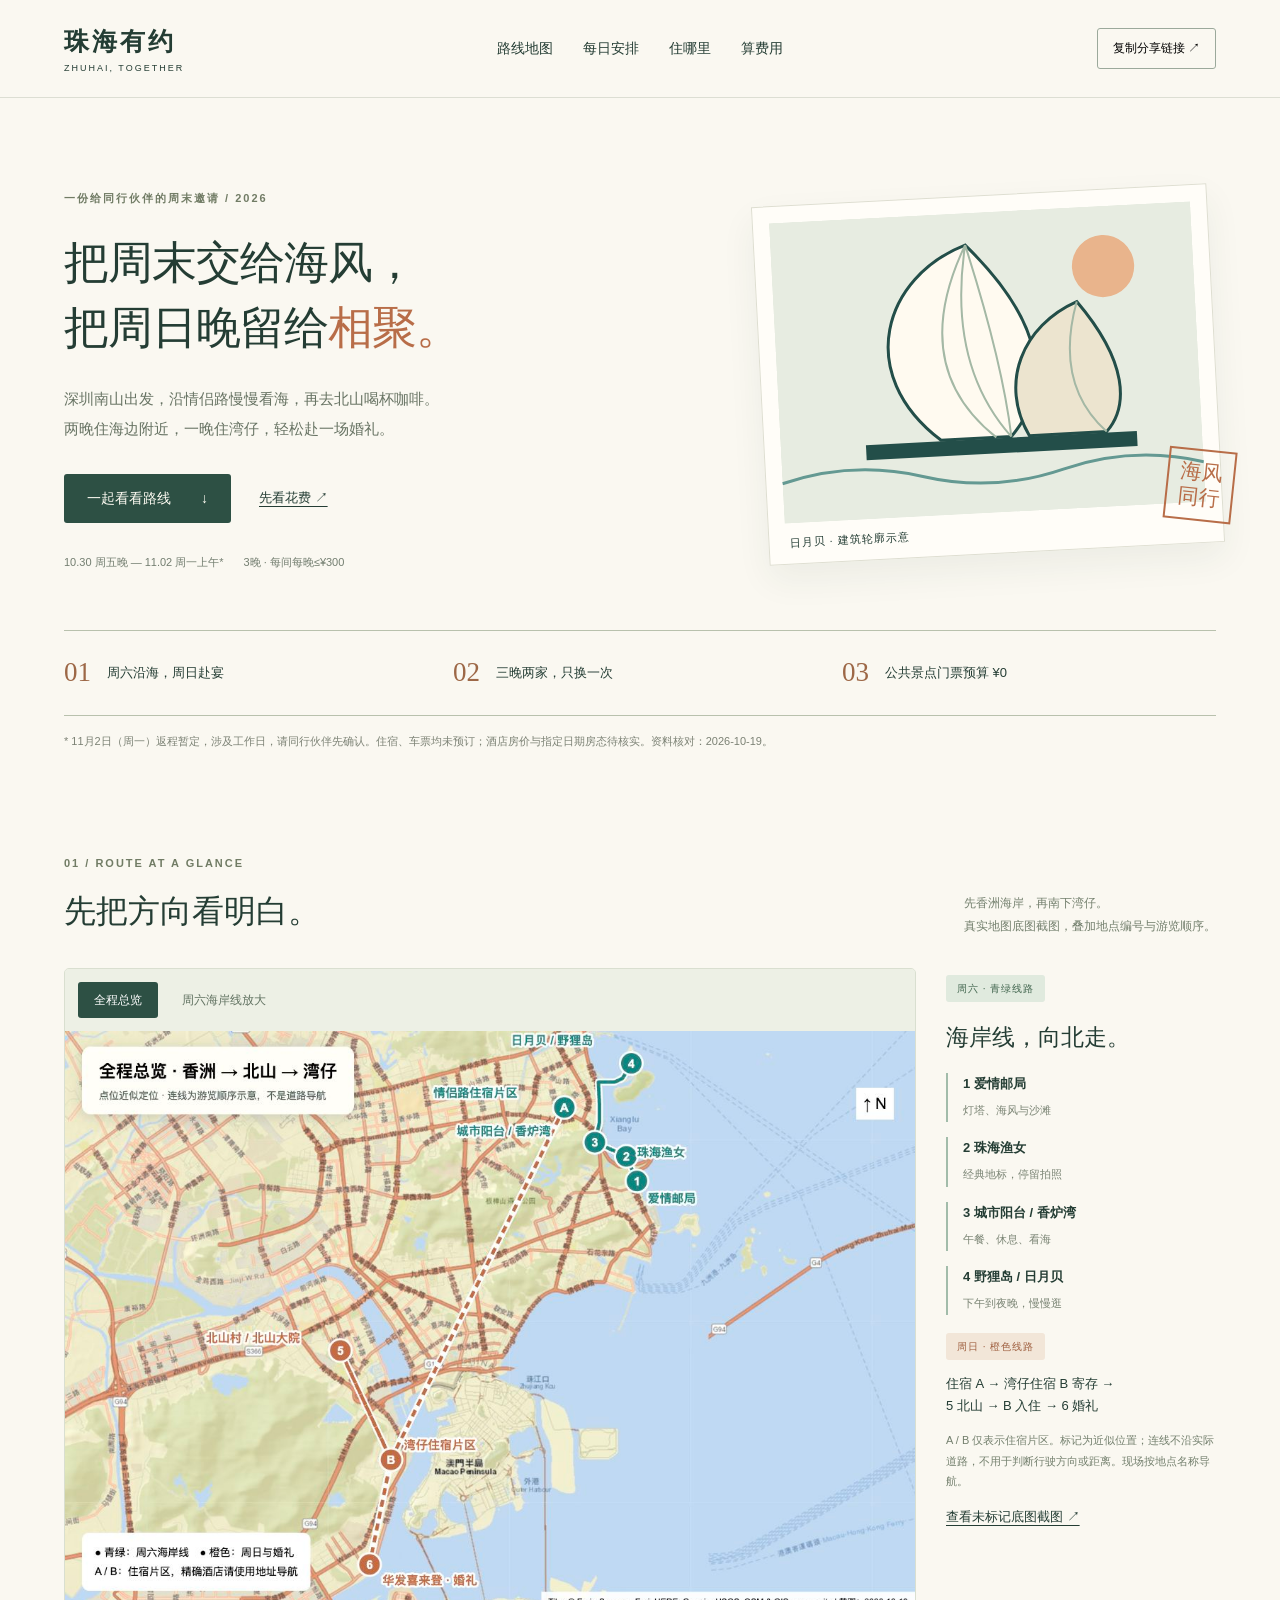
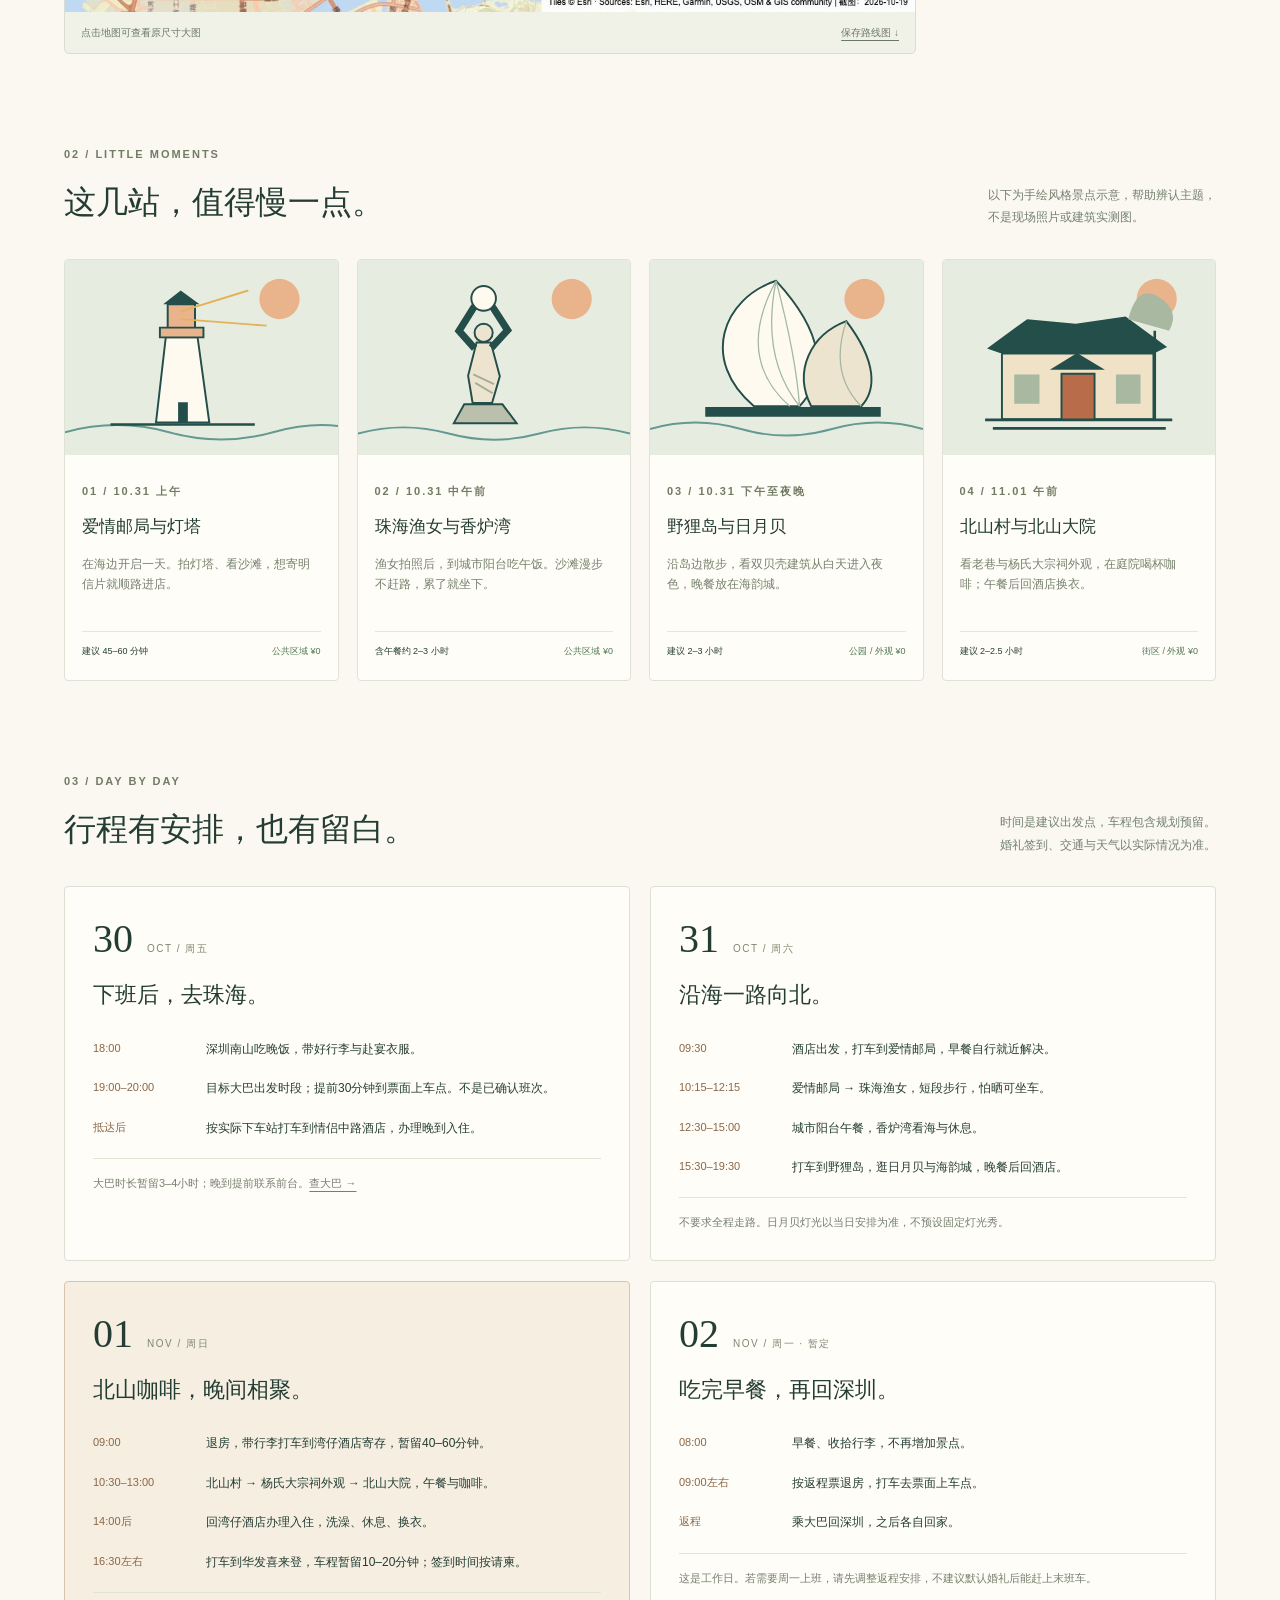
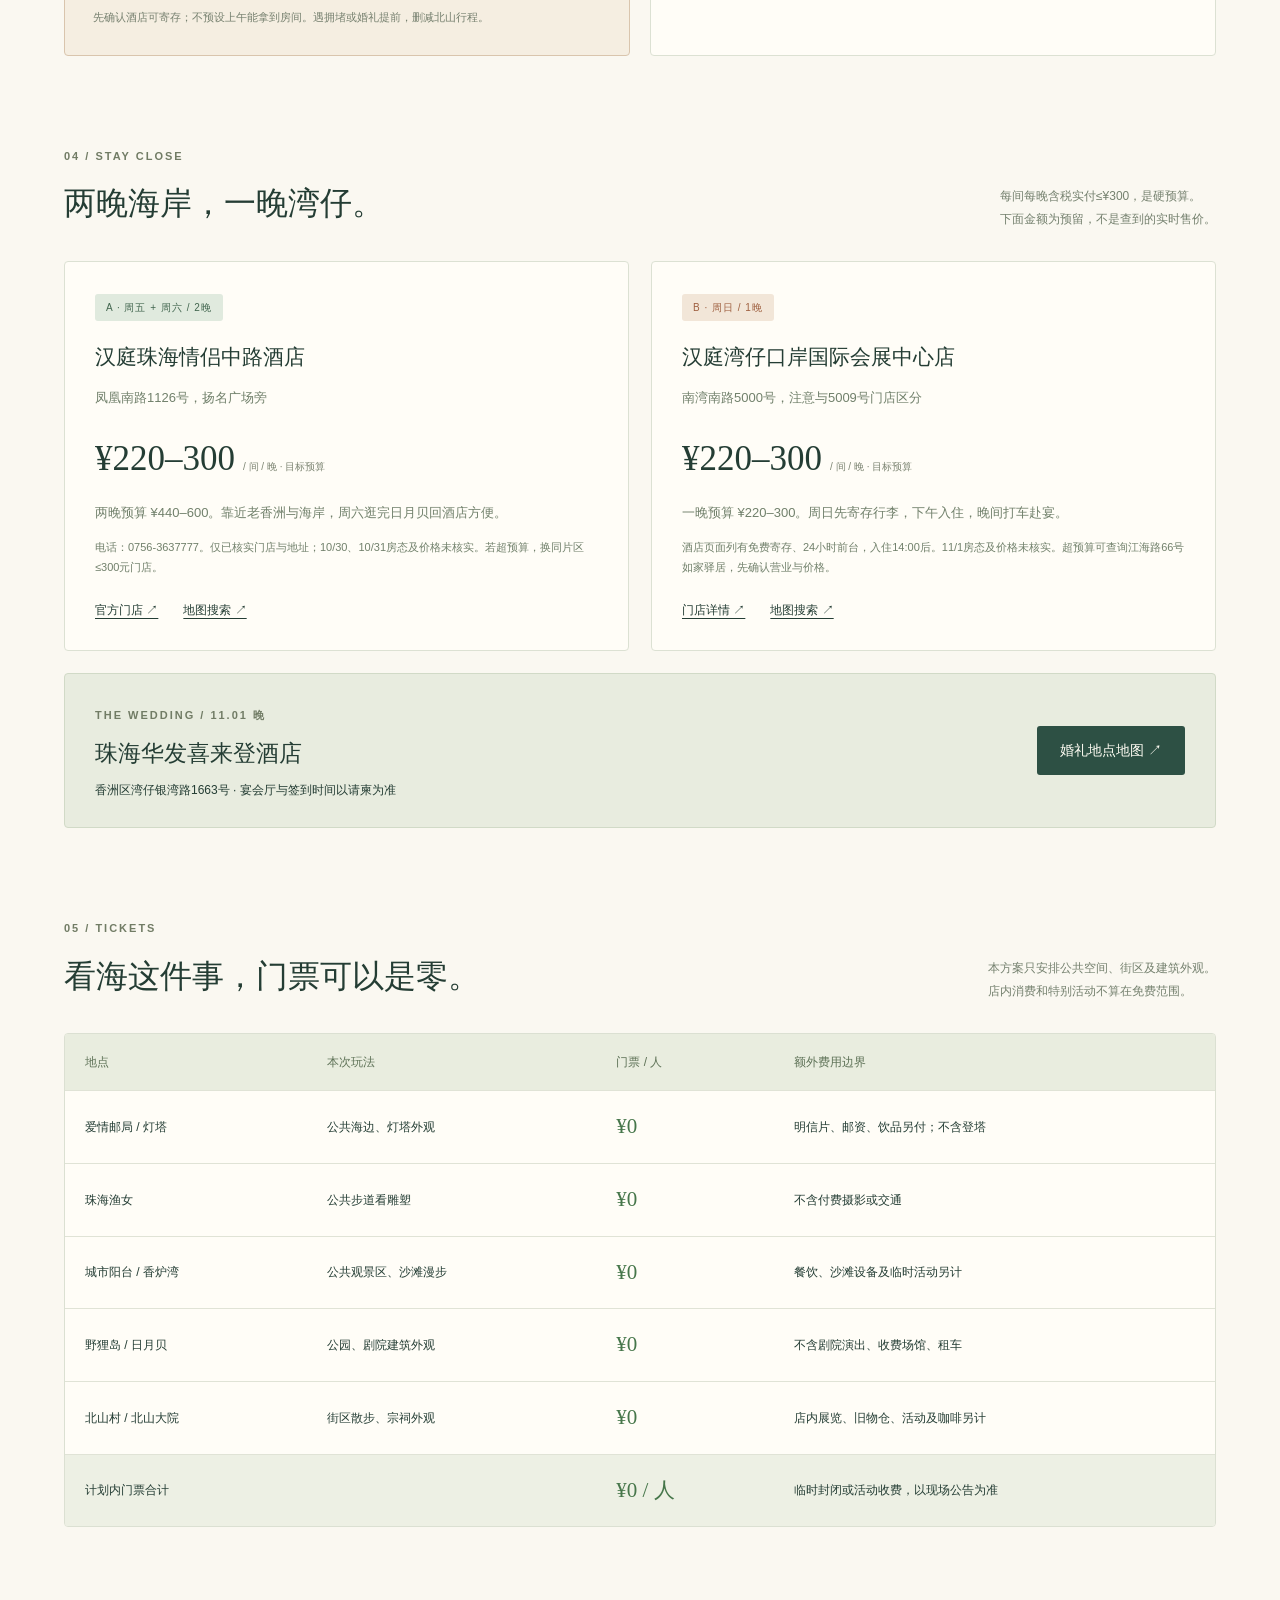
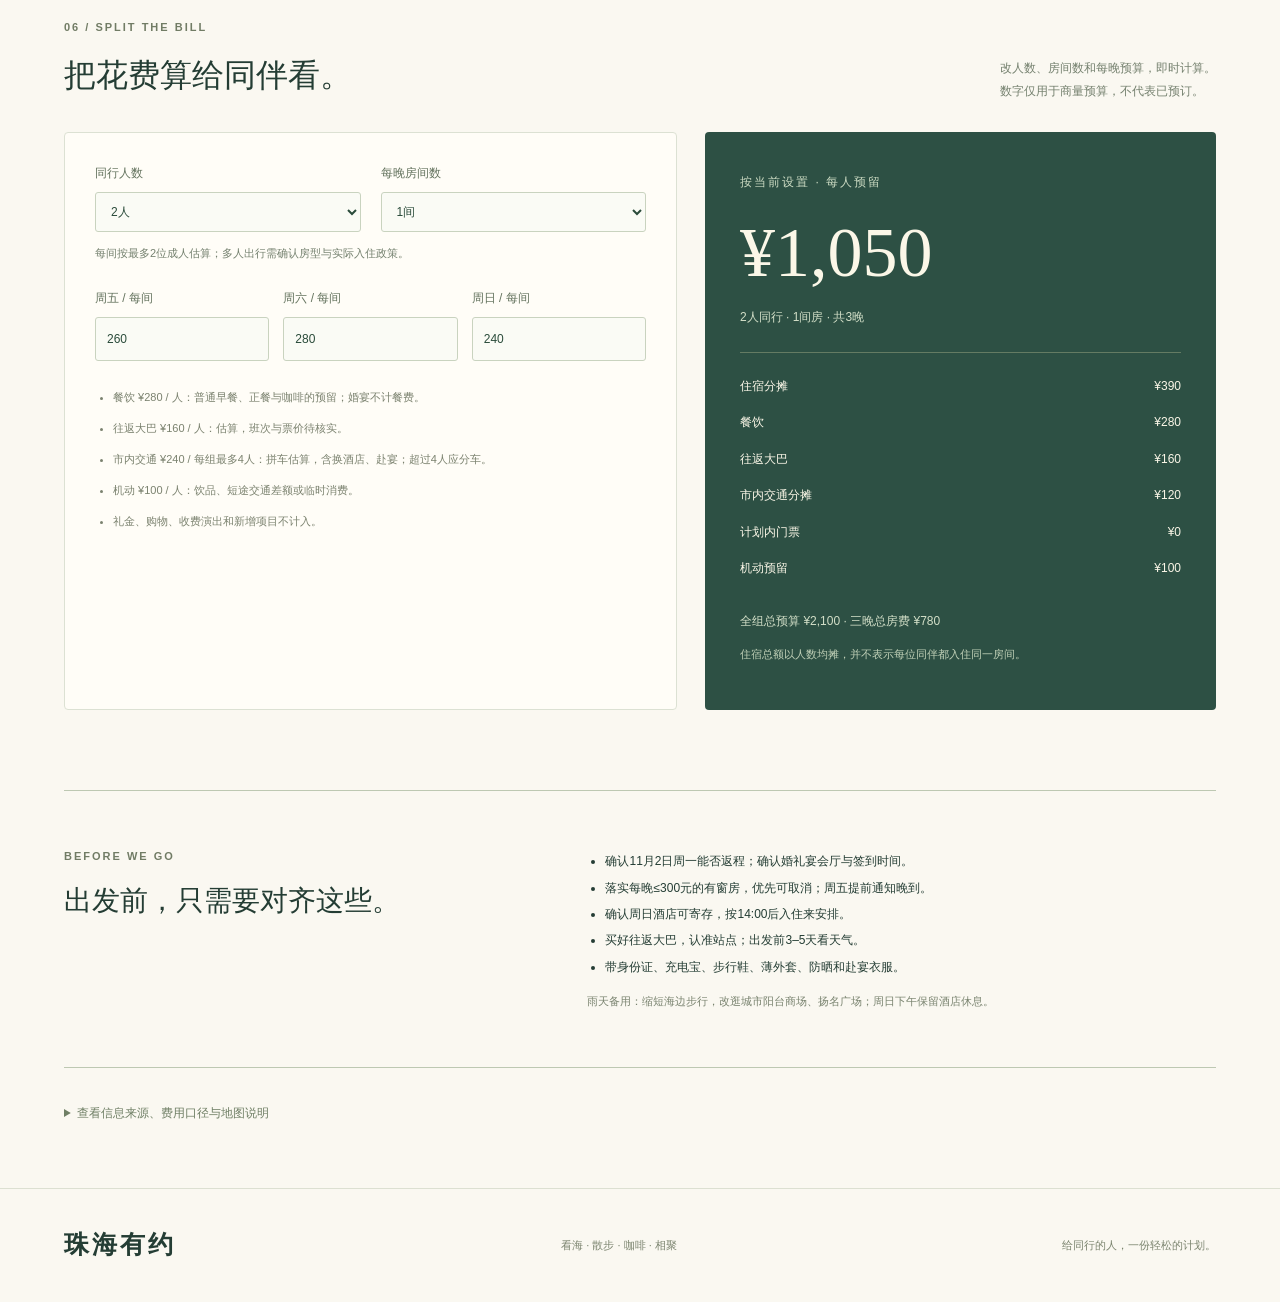
==== index.html @ 8a4caaa8 "Build shareable Zhuhai weekend travel guide" ====
<!doctype html>
<html lang="zh-CN"><head><meta charset="utf-8"><meta name="viewport" content="width=device-width,initial-scale=1"><meta name="theme-color" content="#254c43"><meta name="description" content="2026年10月30日晚至11月2日，深圳出发的珠海周末旅行计划：真实地图截图与路线标记、景点示意、每晚300元以内住宿预算及费用计算。"><title>珠海有约｜海边两日与一场婚礼</title><link rel="icon" href="assets/shell.svg" type="image/svg+xml"><link rel="stylesheet" href="style.css"><script src="app.js" defer></script></head>
<body><header><a class="brand" href="#">珠海有约<span>ZHUHAI, TOGETHER</span></a><nav aria-label="页面导航"><a href="#route">路线地图</a><a href="#days">每日安排</a><a href="#stay">住哪里</a><a href="#budget">算费用</a></nav><button class="share" id="share">复制分享链接 ↗</button></header>
<main><section class="hero"><div><p class="eyebrow">一份给同行伙伴的周末邀请 / 2026</p><h1>把周末交给海风，<br>把周日晚留给<span>相聚。</span></h1><p class="intro">深圳南山出发，沿情侣路慢慢看海，再去北山喝杯咖啡。<br class="desktop">两晚住海边附近，一晚住湾仔，轻松赴一场婚礼。</p><div class="hero-actions"><a class="button" href="#route">一起看看路线 <span>↓</span></a><a class="text-link" href="#budget">先看花费 ↗</a></div><div class="hero-meta"><span>10.30 周五晚 — 11.02 周一上午*</span><span>3晚 · 每间每晚≤¥300</span></div></div><div class="hero-art"><img src="assets/shell.svg" alt="日月贝双贝壳建筑轮廓示意"><span class="art-note">日月贝 · 建筑轮廓示意</span><span class="stamp">海风<br>同行</span></div></section>
<div class="ribbon"><div><b>01</b><span>周六沿海，周日赴宴</span></div><div><b>02</b><span>三晚两家，只换一次</span></div><div><b>03</b><span>公共景点门票预算 ¥0</span></div></div>
<p class="trip-note">* 11月2日（周一）返程暂定，涉及工作日，请同行伙伴先确认。住宿、车票均未预订；酒店房价与指定日期房态待核实。资料核对：2026-10-19。</p>
<section id="route"><div class="section-head"><div><p class="eyebrow">01 / ROUTE AT A GLANCE</p><h2>先把方向看明白。</h2></div><p>先香洲海岸，再南下湾仔。<br>真实地图底图截图，叠加地点编号与游览顺序。</p></div><div class="map-layout"><div class="map-frame"><div class="tabs" role="group" aria-label="地图视图"><button class="active" data-map="overview" aria-pressed="true">全程总览</button><button data-map="coast" aria-pressed="false">周六海岸线放大</button></div><a id="map-open" href="assets/map-overview.jpg" target="_blank" rel="noopener"><img id="route-map" src="assets/map-overview.jpg" alt="珠海真实地图截图：青绿标记周六爱情邮局、渔女、城市阳台、日月贝；橙色标记周日湾仔、北山及喜来登婚礼地点。点击查看大图" width="1200" height="820"></a><div class="map-caption"><span>点击地图可查看原尺寸大图</span><a id="map-download" href="assets/map-overview.jpg" download>保存路线图 ↓</a></div></div><aside class="map-aside"><span class="pill">周六 · 青绿线路</span><h3>海岸线，向北走。</h3><ol><li><b>1 爱情邮局</b><span>灯塔、海风与沙滩</span></li><li><b>2 珠海渔女</b><span>经典地标，停留拍照</span></li><li><b>3 城市阳台 / 香炉湾</b><span>午餐、休息、看海</span></li><li><b>4 野狸岛 / 日月贝</b><span>下午到夜晚，慢慢逛</span></li></ol><span class="pill orange">周日 · 橙色线路</span><p>住宿 A → 湾仔住宿 B 寄存 →<br>5 北山 → B 入住 → 6 婚礼</p><p class="small">A / B 仅表示住宿片区。标记为近似位置；连线不沿实际道路，不用于判断行驶方向或距离。现场按地点名称导航。</p><a class="text-link" href="map-base.html">查看未标记底图截图 ↗</a></aside></div></section>
<section id="spots"><div class="section-head"><div><p class="eyebrow">02 / LITTLE MOMENTS</p><h2>这几站，值得慢一点。</h2></div><p>以下为手绘风格景点示意，帮助辨认主题，<br>不是现场照片或建筑实测图。</p></div><div class="spot-grid">
<article class="spot"><img src="assets/lighthouse.svg" alt="爱情邮局白色灯塔轮廓示意" loading="lazy"><div><span class="eyebrow">01 / 10.31 上午</span><h3>爱情邮局与灯塔</h3><p>在海边开启一天。拍灯塔、看沙滩，想寄明信片就顺路进店。</p><div class="spot-foot"><span>建议 45–60 分钟</span><b>公共区域 ¥0</b></div></div></article>
<article class="spot"><img src="assets/fisher.svg" alt="珠海渔女举珠雕塑轮廓示意" loading="lazy"><div><span class="eyebrow">02 / 10.31 中午前</span><h3>珠海渔女与香炉湾</h3><p>渔女拍照后，到城市阳台吃午饭。沙滩漫步不赶路，累了就坐下。</p><div class="spot-foot"><span>含午餐约 2–3 小时</span><b>公共区域 ¥0</b></div></div></article>
<article class="spot"><img src="assets/shell.svg" alt="日月贝歌剧院双贝壳轮廓示意" loading="lazy"><div><span class="eyebrow">03 / 10.31 下午至夜晚</span><h3>野狸岛与日月贝</h3><p>沿岛边散步，看双贝壳建筑从白天进入夜色，晚餐放在海韵城。</p><div class="spot-foot"><span>建议 2–3 小时</span><b>公园 / 外观 ¥0</b></div></div></article>
<article class="spot"><img src="assets/village.svg" alt="北山岭南老宅与庭院轮廓示意" loading="lazy"><div><span class="eyebrow">04 / 11.01 午前</span><h3>北山村与北山大院</h3><p>看老巷与杨氏大宗祠外观，在庭院喝杯咖啡；午餐后回酒店换衣。</p><div class="spot-foot"><span>建议 2–2.5 小时</span><b>街区 / 外观 ¥0</b></div></div></article>
</div></section>
<section id="days"><div class="section-head"><div><p class="eyebrow">03 / DAY BY DAY</p><h2>行程有安排，也有留白。</h2></div><p>时间是建议出发点，车程包含规划预留。<br>婚礼签到、交通与天气以实际情况为准。</p></div><div class="day-grid">
<article class="day"><div class="day-date"><strong>30</strong><span>OCT / 周五</span></div><h3>下班后，去珠海。</h3><ul><li><time>18:00</time><div>深圳南山吃晚饭，带好行李与赴宴衣服。</div></li><li><time>19:00–20:00</time><div>目标大巴出发时段；提前30分钟到票面上车点。不是已确认班次。</div></li><li><time>抵达后</time><div>按实际下车站打车到情侣中路酒店，办理晚到入住。</div></li></ul><p class="day-tip">大巴时长暂留3–4小时；晚到提前联系前台。<a href="https://citybus.dudubashi.com/routes/shenzhen-to-zhuhai" target="_blank" rel="noopener">查大巴 →</a></p></article>
<article class="day"><div class="day-date"><strong>31</strong><span>OCT / 周六</span></div><h3>沿海一路向北。</h3><ul><li><time>09:30</time><div>酒店出发，打车到爱情邮局，早餐自行就近解决。</div></li><li><time>10:15–12:15</time><div>爱情邮局 → 珠海渔女，短段步行，怕晒可坐车。</div></li><li><time>12:30–15:00</time><div>城市阳台午餐，香炉湾看海与休息。</div></li><li><time>15:30–19:30</time><div>打车到野狸岛，逛日月贝与海韵城，晚餐后回酒店。</div></li></ul><p class="day-tip">不要求全程走路。日月贝灯光以当日安排为准，不预设固定灯光秀。</p></article>
<article class="day wedding-day"><div class="day-date"><strong>01</strong><span>NOV / 周日</span></div><h3>北山咖啡，晚间相聚。</h3><ul><li><time>09:00</time><div>退房，带行李打车到湾仔酒店寄存，暂留40–60分钟。</div></li><li><time>10:30–13:00</time><div>北山村 → 杨氏大宗祠外观 → 北山大院，午餐与咖啡。</div></li><li><time>14:00后</time><div>回湾仔酒店办理入住，洗澡、休息、换衣。</div></li><li><time>16:30左右</time><div>打车到华发喜来登，车程暂留10–20分钟；签到时间按请柬。</div></li></ul><p class="day-tip">先确认酒店可寄存；不预设上午能拿到房间。遇拥堵或婚礼提前，删减北山行程。</p></article>
<article class="day"><div class="day-date"><strong>02</strong><span>NOV / 周一 · 暂定</span></div><h3>吃完早餐，再回深圳。</h3><ul><li><time>08:00</time><div>早餐、收拾行李，不再增加景点。</div></li><li><time>09:00左右</time><div>按返程票退房，打车去票面上车点。</div></li><li><time>返程</time><div>乘大巴回深圳，之后各自回家。</div></li></ul><p class="day-tip">这是工作日。若需要周一上班，请先调整返程安排，不建议默认婚礼后能赶上末班车。</p></article>
</div></section>
<section id="stay"><div class="section-head"><div><p class="eyebrow">04 / STAY CLOSE</p><h2>两晚海岸，一晚湾仔。</h2></div><p>每间每晚含税实付≤¥300，是硬预算。<br>下面金额为预留，不是查到的实时售价。</p></div><div class="stay-grid"><article class="stay-card"><span class="pill">A · 周五 + 周六 / 2晚</span><h3>汉庭珠海情侣中路酒店</h3><p>凤凰南路1126号，扬名广场旁</p><div class="price">¥220–300<span>/ 间 / 晚 · 目标预算</span></div><p>两晚预算 ¥440–600。靠近老香洲与海岸，周六逛完日月贝回酒店方便。</p><p class="small">电话：0756-3637777。仅已核实门店与地址；10/30、10/31房态及价格未核实。若超预算，换同片区≤300元门店。</p><div class="stay-links"><a href="https://m.huazhu.com/Hotel/Detail/5190003" target="_blank" rel="noopener">官方门店 ↗</a><a href="https://www.amap.com/search?query=汉庭珠海情侣中路酒店" target="_blank" rel="noopener">地图搜索 ↗</a></div></article><article class="stay-card"><span class="pill orange">B · 周日 / 1晚</span><h3>汉庭湾仔口岸国际会展中心店</h3><p>南湾南路5000号，注意与5009号门店区分</p><div class="price">¥220–300<span>/ 间 / 晚 · 目标预算</span></div><p>一晚预算 ¥220–300。周日先寄存行李，下午入住，晚间打车赴宴。</p><p class="small">酒店页面列有免费寄存、24小时前台，入住14:00后。11/1房态及价格未核实。超预算可查询江海路66号如家驿居，先确认营业与价格。</p><div class="stay-links"><a href="https://hotels.corporatetravel.ctrip.com/hotels/131944009.html" target="_blank" rel="noopener">门店详情 ↗</a><a href="https://www.amap.com/search?query=汉庭酒店珠海湾仔口岸国际会展中心店南湾南路5000号" target="_blank" rel="noopener">地图搜索 ↗</a></div></article></div><div class="wedding-banner"><div><span class="eyebrow">THE WEDDING / 11.01 晚</span><h3>珠海华发喜来登酒店</h3><p>香洲区湾仔银湾路1663号 · 宴会厅与签到时间以请柬为准</p></div><a class="button" href="https://www.amap.com/place/B0FFFEIYX7" target="_blank" rel="noopener">婚礼地点地图 ↗</a></div></section>
<section id="tickets"><div class="section-head"><div><p class="eyebrow">05 / TICKETS</p><h2>看海这件事，门票可以是零。</h2></div><p>本方案只安排公共空间、街区及建筑外观。<br>店内消费和特别活动不算在免费范围。</p></div><div class="table-wrap"><table><thead><tr><th>地点</th><th>本次玩法</th><th>门票 / 人</th><th>额外费用边界</th></tr></thead><tbody><tr><td>爱情邮局 / 灯塔</td><td>公共海边、灯塔外观</td><td class="free">¥0</td><td>明信片、邮资、饮品另付；不含登塔</td></tr><tr><td>珠海渔女</td><td>公共步道看雕塑</td><td class="free">¥0</td><td>不含付费摄影或交通</td></tr><tr><td>城市阳台 / 香炉湾</td><td>公共观景区、沙滩漫步</td><td class="free">¥0</td><td>餐饮、沙滩设备及临时活动另计</td></tr><tr><td>野狸岛 / 日月贝</td><td>公园、剧院建筑外观</td><td class="free">¥0</td><td>不含剧院演出、收费场馆、租车</td></tr><tr><td>北山村 / 北山大院</td><td>街区散步、宗祠外观</td><td class="free">¥0</td><td>店内展览、旧物仓、活动及咖啡另计</td></tr></tbody><tfoot><tr><th colspan="2">计划内门票合计</th><td class="free">¥0 / 人</td><td>临时封闭或活动收费，以现场公告为准</td></tr></tfoot></table></div></section>
<section id="budget"><div class="section-head"><div><p class="eyebrow">06 / SPLIT THE BILL</p><h2>把花费算给同伴看。</h2></div><p>改人数、房间数和每晚预算，即时计算。<br>数字仅用于商量预算，不代表已预订。</p></div><div class="budget-layout"><div class="budget-controls"><div class="control-row"><label>同行人数<select id="people"><option value="1">1人</option><option value="2" selected>2人</option><option value="3">3人</option><option value="4">4人</option></select></label><label>每晚房间数<select id="rooms"><option value="1" selected>1间</option><option value="2">2间</option><option value="3">3间</option><option value="4">4间</option></select></label></div><p class="small">每间按最多2位成人估算；多人出行需确认房型与实际入住政策。</p><div class="night-inputs"><label>周五 / 每间<input id="fri" type="number" min="0" max="300" value="260" step="10"></label><label>周六 / 每间<input id="sat" type="number" min="0" max="300" value="280" step="10"></label><label>周日 / 每间<input id="sun" type="number" min="0" max="300" value="240" step="10"></label></div><p id="budget-warning" role="status" class="warning" hidden></p><ul class="assumptions"><li>餐饮 ¥280 / 人：普通早餐、正餐与咖啡的预留；婚宴不计餐费。</li><li>往返大巴 ¥160 / 人：估算，班次与票价待核实。</li><li>市内交通 ¥240 / 每组最多4人：拼车估算，含换酒店、赴宴；超过4人应分车。</li><li>机动 ¥100 / 人：饮品、短途交通差额或临时消费。</li><li>礼金、购物、收费演出和新增项目不计入。</li></ul></div><div class="budget-result" aria-live="polite"><span>按当前设置 · 每人预留</span><div class="total" id="per-person">¥1,050</div><p id="summary">2人同行 · 1间房 · 共3晚</p><dl><div><dt>住宿分摊</dt><dd id="room-share">¥390</dd></div><div><dt>餐饮</dt><dd>¥280</dd></div><div><dt>往返大巴</dt><dd>¥160</dd></div><div><dt>市内交通分摊</dt><dd id="taxi-share">¥120</dd></div><div><dt>计划内门票</dt><dd>¥0</dd></div><div><dt>机动预留</dt><dd>¥100</dd></div></dl><p id="group-total">全组总预算 ¥2,100 · 三晚总房费 ¥780</p><p class="small">住宿总额以人数均摊，并不表示每位同伴都入住同一房间。</p></div></div></section>
<section class="prep"><div><p class="eyebrow">BEFORE WE GO</p><h2>出发前，只需要对齐这些。</h2></div><div><ul><li>确认11月2日周一能否返程；确认婚礼宴会厅与签到时间。</li><li>落实每晚≤300元的有窗房，优先可取消；周五提前通知晚到。</li><li>确认周日酒店可寄存，按14:00后入住来安排。</li><li>买好往返大巴，认准站点；出发前3–5天看天气。</li><li>带身份证、充电宝、步行鞋、薄外套、防晒和赴宴衣服。</li></ul><p>雨天备用：缩短海边步行，改逛城市阳台商场、扬名广场；周日下午保留酒店休息。</p></div></section>
<details class="sources"><summary>查看信息来源、费用口径与地图说明</summary><div><p>核对日期：2026-10-19。酒店是推荐候选，预算不是实时询价；车次、票价、天气、景点当日开放仍需出发前确认。</p><ul><li><a href="https://m.huazhu.com/Hotel/Detail/5190003" target="_blank" rel="noopener">华住：情侣中路汉庭门店与地址</a></li><li><a href="https://hotels.corporatetravel.ctrip.com/hotels/131944009.html" target="_blank" rel="noopener">携程：湾仔口岸汉庭地址、寄存与入住政策</a></li><li><a href="https://www.marriott.com.cn/hotels/zuhzs-sheraton-zhuhai-hotel/overview/" target="_blank" rel="noopener">万豪：珠海华发喜来登官方位置</a></li><li><a href="https://zh.bendibao.com/tour/202447/94227.shtm" target="_blank" rel="noopener">珠海本地宝：北山大院免费游玩信息</a>；店内空间或活动可能另收费</li><li><a href="https://chinatripprimer.com/zhuhai/attractions/zh-lovers-road" target="_blank" rel="noopener">情侣路公共空间免费游览参考</a>；非景区当日公告</li><li><a href="https://www.mywaychina.com/destinations/zhuhai/attractions/sun-moon-shell-theatre" target="_blank" rel="noopener">日月贝外观与演出票区别参考</a>；未采用该页面演出价格与时间</li><li><a href="https://citybus.dudubashi.com/routes/shenzhen-to-zhuhai" target="_blank" rel="noopener">大巴查询入口</a>：公开站点集合不能证明指定日期有班次</li></ul><p>地图：Tiles © Esri · Sources: Esri, HERE, Garmin, USGS, Intermap, INCREMENT P, NRCan, Esri Japan, METI, Esri China (Hong Kong), Esri Korea, Esri (Thailand), NGCC, (c) OpenStreetMap contributors, and the GIS User Community。<a href="https://services.arcgisonline.com/ArcGIS/rest/services/World_Street_Map/MapServer" target="_blank" rel="noopener">底图服务与完整来源</a>。以Esri World Street Map真实地图瓦片制作底图并截取网页，再叠加近似点位、编号与游览顺序。点位来源包含公开地图数据；高德点位转换后近似标注。住宿用片区标记，未声称酒店门口精确定位。公共景点线路不等于驾车或步行路线；跨河、桥梁和道路通行以实时导航为准。</p><p>景点示意为原创SVG轮廓插画，不是实景照片。公开页面仅保留“深圳南山”出发，不含个人住址或婚礼参与人信息。</p></div></details>
</main><footer><a class="brand" href="#">珠海有约</a><p>看海 · 散步 · 咖啡 · 相聚</p><span>给同行的人，一份轻松的计划。</span></footer><div id="toast" role="status" hidden></div></body></html>
---- style.css ----
*{box-sizing:border-box}html{scroll-behavior:smooth;scroll-padding-top:105px}body{margin:0;background:#faf8f1;color:#243d34;font-family:-apple-system,BlinkMacSystemFont,"PingFang SC","Microsoft YaHei",sans-serif;line-height:1.7}a{color:inherit;text-underline-offset:4px}button,input,select{font:inherit}button,a,input,select{-webkit-tap-highlight-color:transparent}a:focus-visible,button:focus-visible,input:focus-visible,select:focus-visible,summary:focus-visible{outline:3px solid #b86d48;outline-offset:4px}header{height:98px;border-bottom:1px solid #dcded3;display:flex;align-items:center;justify-content:space-between;gap:22px;padding:0 max(5vw,24px);background:#faf8f1f5;position:sticky;top:0;z-index:10;backdrop-filter:blur(15px)}.brand{font-family:Georgia,"Songti SC",serif;font-size:25px;font-weight:700;text-decoration:none;letter-spacing:3px}.brand span{display:block;font-family:Arial,sans-serif;font-size:9px;letter-spacing:2px;font-weight:400;margin-top:-2px}nav{display:flex;gap:30px}nav a{font-size:14px;text-decoration:none}.share{border:1px solid #9ba99b;background:transparent;border-radius:3px;padding:9px 15px;font-size:12px;cursor:pointer}main{max-width:1320px;margin:auto;padding:0 5vw}.hero{display:grid;grid-template-columns:1.4fr 1fr;align-items:center;gap:5%;padding:80px 0 58px}.eyebrow{font-size:11px;letter-spacing:2px;font-weight:600;color:#717c65}.hero h1{font-family:Georgia,"Songti SC",serif;font-size:clamp(35px,3.5vw,57px);font-weight:500;letter-spacing:-1px;line-height:1.45;margin:23px 0}.hero h1 span{color:#b86d48}.intro{font-size:15px;color:#677363;line-height:2}.hero-actions{display:flex;align-items:center;gap:28px;margin:30px 0}.button{display:inline-flex;gap:30px;align-items:center;background:#2d5044;color:#fffdf4;padding:13px 23px;border-radius:3px;text-decoration:none;font-size:14px}.text-link{font-size:13px}.hero-meta{display:flex;flex-wrap:wrap;gap:8px 20px;font-size:11px;color:#737e70}.hero-art{position:relative;transform:rotate(-3deg);padding:16px 16px 40px;background:#fffdf8;box-shadow:0 15px 35px #243d3410;border:1px solid #deded1}.hero-art img{display:block;width:100%;min-width:0}.art-note{font-size:11px;position:absolute;bottom:12px;left:20px;letter-spacing:1px}.stamp{position:absolute;right:-13px;bottom:21px;border:2px solid #b86d48;padding:9px 11px;color:#b86d48;font-family:"Songti SC",serif;font-size:21px;line-height:1.2;transform:rotate(9deg)}.ribbon{border-top:1px solid #b8c1ad;border-bottom:1px solid #b8c1ad;display:grid;grid-template-columns:repeat(3,1fr);padding:19px 0;gap:15px}.ribbon div{display:flex;align-items:center;gap:16px}.ribbon b{font-family:Georgia,serif;font-size:27px;font-weight:400;color:#9d6847}.ribbon span{font-size:13px}.trip-note{font-size:11px;color:#7c8275;line-height:1.9;margin-top:15px}section[id]{padding-top:80px}.section-head{display:flex;align-items:end;justify-content:space-between;gap:30px;margin-bottom:30px}.section-head h2,.prep h2{font-family:Georgia,"Songti SC",serif;font-size:32px;font-weight:500;margin:7px 0 0}.section-head>p{font-size:12px;color:#74806e;line-height:1.9;margin:0}.map-layout{display:grid;grid-template-columns:minmax(0,1fr) 270px;gap:30px}.map-frame{border:1px solid #d9dfd0;border-radius:5px;overflow:hidden;background:#f0f2e8;align-self:start}.tabs{display:flex;padding:13px;gap:8px;background:#edf0e5}.tabs button{border:0;padding:8px 16px;font-size:12px;border-radius:3px;background:transparent;cursor:pointer;color:#607160}.tabs .active{background:#2d5044;color:white}.map-frame img{width:100%;height:auto;display:block}.map-caption{display:flex;justify-content:space-between;padding:12px 16px;font-size:10px;color:#6b7869}.map-aside{padding:5px 0}.map-aside h3{font-family:"Songti SC",serif;font-size:23px;font-weight:500;margin:16px 0}.map-aside ol{list-style:none;padding:0}.map-aside li{margin:0 0 15px;padding:0 0 0 15px;border-left:2px solid #a2bcaa}.map-aside li b{font-size:13px;display:block}.map-aside li span{font-size:11px;color:#7a8474}.map-aside p{font-size:13px}.pill{display:inline-block;background:#e0eade;color:#42664f;font-size:10px;padding:5px 11px;border-radius:3px;letter-spacing:1px}.pill.orange{background:#f2e6d8;color:#9f6040}.small{font-size:11px!important;color:#74806e;line-height:1.85}.spot-grid{display:grid;grid-template-columns:repeat(4,1fr);gap:18px}.spot{background:#fffdf7;border:1px solid #e0e2d6;border-radius:4px;overflow:hidden}.spot>img{display:block;width:100%;aspect-ratio:1.4;object-fit:cover}.spot>div{padding:21px 17px}.spot h3{font-size:17px;font-weight:500;margin:10px 0}.spot p{font-size:12px;color:#76816e;min-height:65px}.spot-foot{display:flex;justify-content:space-between;gap:5px;font-size:9px;padding-top:12px;border-top:1px solid #e4e6db}.spot-foot b{font-weight:500;color:#4e7753}.day-grid{display:grid;grid-template-columns:repeat(2,1fr);gap:20px}.day{border:1px solid #dce1d3;background:#fffdf7;padding:28px;border-radius:4px}.day-date{display:flex;align-items:baseline;gap:14px}.day-date strong{font-size:40px;font-family:Georgia,serif;font-weight:400;line-height:1.2}.day-date span{font-size:10px;letter-spacing:1.5px;color:#7e876f}.day h3{font-size:22px;font-family:"Songti SC",serif;font-weight:500;margin:13px 0 25px}.day ul{list-style:none;padding:0;margin:0}.day li{display:grid;grid-template-columns:100px 1fr;gap:13px;margin-bottom:19px;font-size:12px}.day time{font-size:11px;color:#8a6748}.day-tip{border-top:1px solid #e2e4d6;margin:20px 0 0;padding-top:15px;font-size:11px;color:#76806f}.wedding-day{background:#f5eee1;border-color:#d9c5ad}.stay-grid{display:grid;grid-template-columns:1fr 1fr;gap:22px}.stay-card{padding:30px;background:#fffdf7;border:1px solid #dce1d3;border-radius:4px}.stay-card h3{font-size:21px;font-weight:500;margin:18px 0 3px}.stay-card>p{font-size:13px;color:#71806b}.price{font-family:Georgia,serif;font-size:35px;margin:20px 0 10px}.price span{font-family:Arial,"PingFang SC",sans-serif;font-size:10px;color:#7c8472;margin-left:8px}.stay-links{display:flex;gap:25px;font-size:12px;margin-top:22px}.wedding-banner{margin-top:22px;background:#e8ecdf;border:1px solid #d1dac7;padding:26px 30px;display:flex;align-items:center;justify-content:space-between;gap:25px;border-radius:4px}.wedding-banner h3{font-size:23px;font-family:"Songti SC",serif;font-weight:500;margin:7px 0}.wedding-banner p{font-size:12px;margin:0}.table-wrap{overflow:auto;border:1px solid #dbe0d2;border-radius:4px}table{width:100%;border-collapse:collapse;text-align:left;font-size:12px;min-width:690px}th,td{padding:18px 20px;border-bottom:1px solid #e0e3d6}thead{background:#e9eddf;color:#5e7257}th{font-weight:500}tbody{background:#fffdf7}tfoot{background:#edf0e4}tfoot th,tfoot td{border:0}.free{font-family:Georgia,serif;font-size:21px;color:#46764a;white-space:nowrap}.budget-layout{display:grid;grid-template-columns:1.2fr 1fr;gap:28px}.budget-controls{padding:30px;background:#fffdf7;border:1px solid #dce1d3;border-radius:4px}.control-row{display:grid;grid-template-columns:1fr 1fr;gap:20px}label{display:block;font-size:12px;color:#64735e}select,input{display:block;width:100%;padding:11px;border:1px solid #c9d3bf;border-radius:3px;background:#fafbf5;margin-top:8px;color:#2a4b3a;min-width:0}.night-inputs{display:grid;grid-template-columns:repeat(3,1fr);gap:14px;margin-top:25px}.assumptions{padding-left:18px;font-size:11px;color:#7b826f;line-height:2;margin-top:25px}.assumptions li{margin-bottom:9px}.budget-result{padding:35px;background:#2d5044;border-radius:4px;color:#fbf7e8}.budget-result>span{font-size:12px;letter-spacing:2px;color:#ccdbc3}.total{font-family:Georgia,serif;font-size:70px;line-height:1.2;margin-top:16px}.budget-result>p{font-size:12px;color:#d3dfc8}.budget-result dl{margin:25px 0;padding-top:15px;border-top:1px solid #647b63}.budget-result dl>div{display:flex;justify-content:space-between;padding:8px 0;font-size:12px}.budget-result dd{margin:0}.budget-result .small{color:#c0d0b7}.warning{padding:10px;background:#f6e4d4;color:#9d5131;font-size:12px;border-radius:4px}.prep{padding:45px 0;margin-top:80px;border-top:1px solid #bdc8b2;border-bottom:1px solid #bdc8b2;display:grid;grid-template-columns:1fr 1.3fr;gap:40px}.prep h2{font-size:28px}.prep ul{font-size:12px;padding-left:18px;line-height:2.2}.prep>div>p:last-child{font-size:11px;color:#79836f}.sources{font-size:12px;margin:35px 0 65px}.sources summary{cursor:pointer;color:#6f7f65}.sources>div{padding:22px;background:#f0f2e7;margin-top:15px;line-height:2;color:#69765f}.sources ul{padding-left:20px}.sources li{margin-bottom:6px}footer{padding:35px 5vw;border-top:1px solid #dce0d2;display:flex;align-items:center;justify-content:space-between;gap:20px}footer p,footer>span{font-size:11px;color:#7b846f}#toast{position:fixed;bottom:30px;left:50%;transform:translateX(-50%);background:#2d5044;color:white;padding:15px 25px;border-radius:4px;z-index:20;font-size:13px;max-width:90vw}@media(min-width:1500px){main{padding:0 35px}}@media(max-width:1000px){nav{gap:18px}.map-layout{grid-template-columns:1fr}.map-aside{display:none}.spot-grid{grid-template-columns:repeat(2,1fr)}.spot p{min-height:0}.hero{padding-top:50px}.hero h1{font-size:36px}.budget-layout{grid-template-columns:1fr 1fr}}@media(max-width:700px){html{scroll-padding-top:85px}header{height:76px;padding:0 20px}.brand{font-size:21px}.brand span{font-size:8px}.share{font-size:10px;padding:7px 9px}nav{display:none}main{padding:0 20px}.hero{grid-template-columns:1fr;gap:35px;padding:40px 0}.hero h1{font-size:36px}.hero .eyebrow{font-size:9px}.intro{font-size:13px}.hero-art{max-width:380px;width:85%;margin:auto}.hero-meta{font-size:10px}.ribbon{grid-template-columns:1fr;padding:14px 0;gap:5px}.ribbon div{gap:15px}.ribbon b{font-size:22px}.ribbon span{font-size:12px}.trip-note{font-size:10px}section[id]{padding-top:55px}.section-head{display:block;margin-bottom:22px}.section-head h2{font-size:27px}.section-head>p{font-size:11px;margin-top:13px}.map-caption{font-size:9px;padding:10px}.tabs button{padding:7px 12px;font-size:11px}.spot-grid{gap:12px}.spot>div{padding:15px 12px}.spot .eyebrow{font-size:8px;letter-spacing:1px}.spot h3{font-size:15px}.spot p{font-size:11px}.spot-foot{display:block;font-size:9px}.spot-foot b{display:block;margin-top:5px}.day-grid,.stay-grid,.budget-layout{grid-template-columns:1fr}.day{padding:23px}.day li{grid-template-columns:88px 1fr;font-size:12px}.stay-card{padding:23px}.stay-card h3{font-size:19px}.price{font-size:32px}.wedding-banner{padding:22px;display:block}.wedding-banner .button{margin-top:20px}.budget-controls,.budget-result{padding:25px}.total{font-size:62px}.night-inputs{gap:8px}label{font-size:11px}.prep{grid-template-columns:1fr;gap:15px;margin-top:55px;padding:30px 0}.prep h2{font-size:25px}.prep ul{padding-left:15px}footer{padding:25px 20px;flex-wrap:wrap}footer>span{display:none}.desktop{display:none}.sources{margin-bottom:40px}.button{font-size:13px}}@media(prefers-reduced-motion:reduce){html{scroll-behavior:auto}}@media print{header{position:static}nav,.share,.hero-actions,.tabs{display:none}section[id]{padding-top:25px}.hero{padding-top:25px}.day,.spot,.stay-card{break-inside:avoid}.budget-layout{grid-template-columns:1fr 1fr}.sources{display:none}}
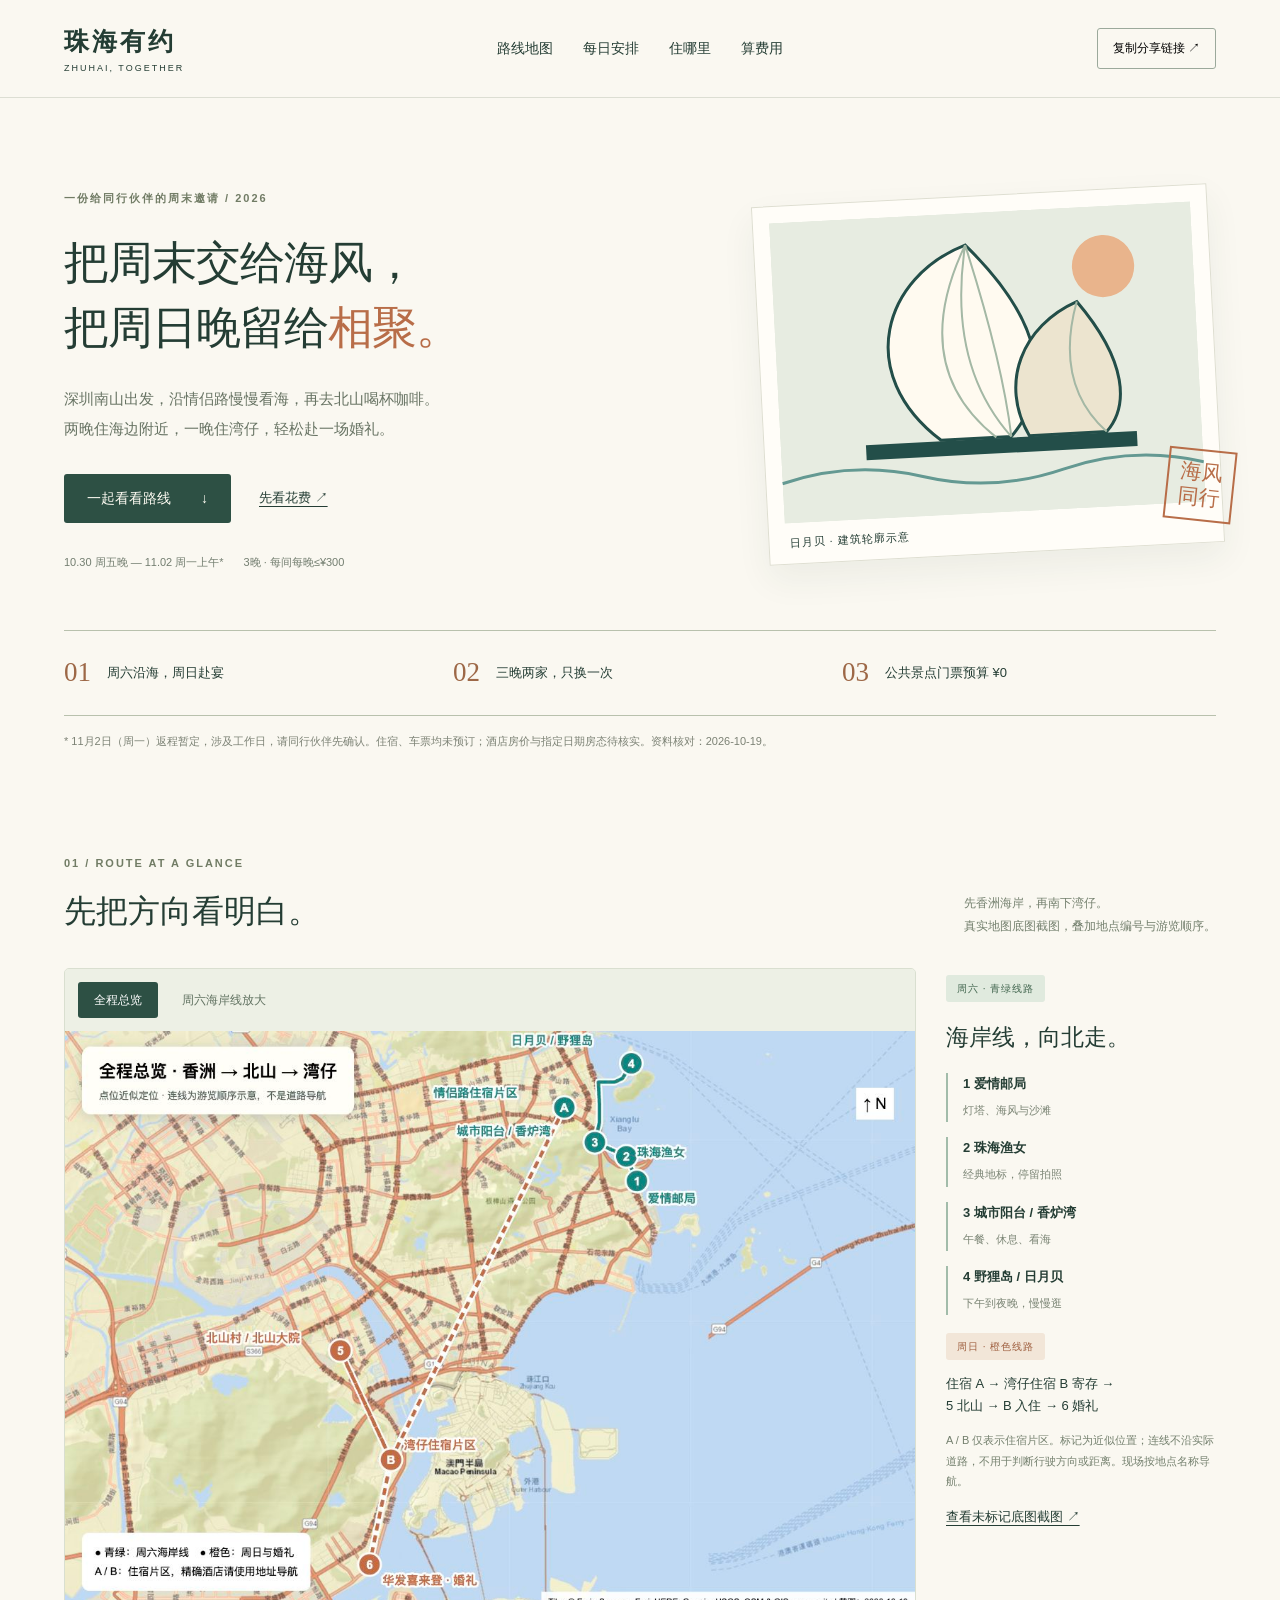
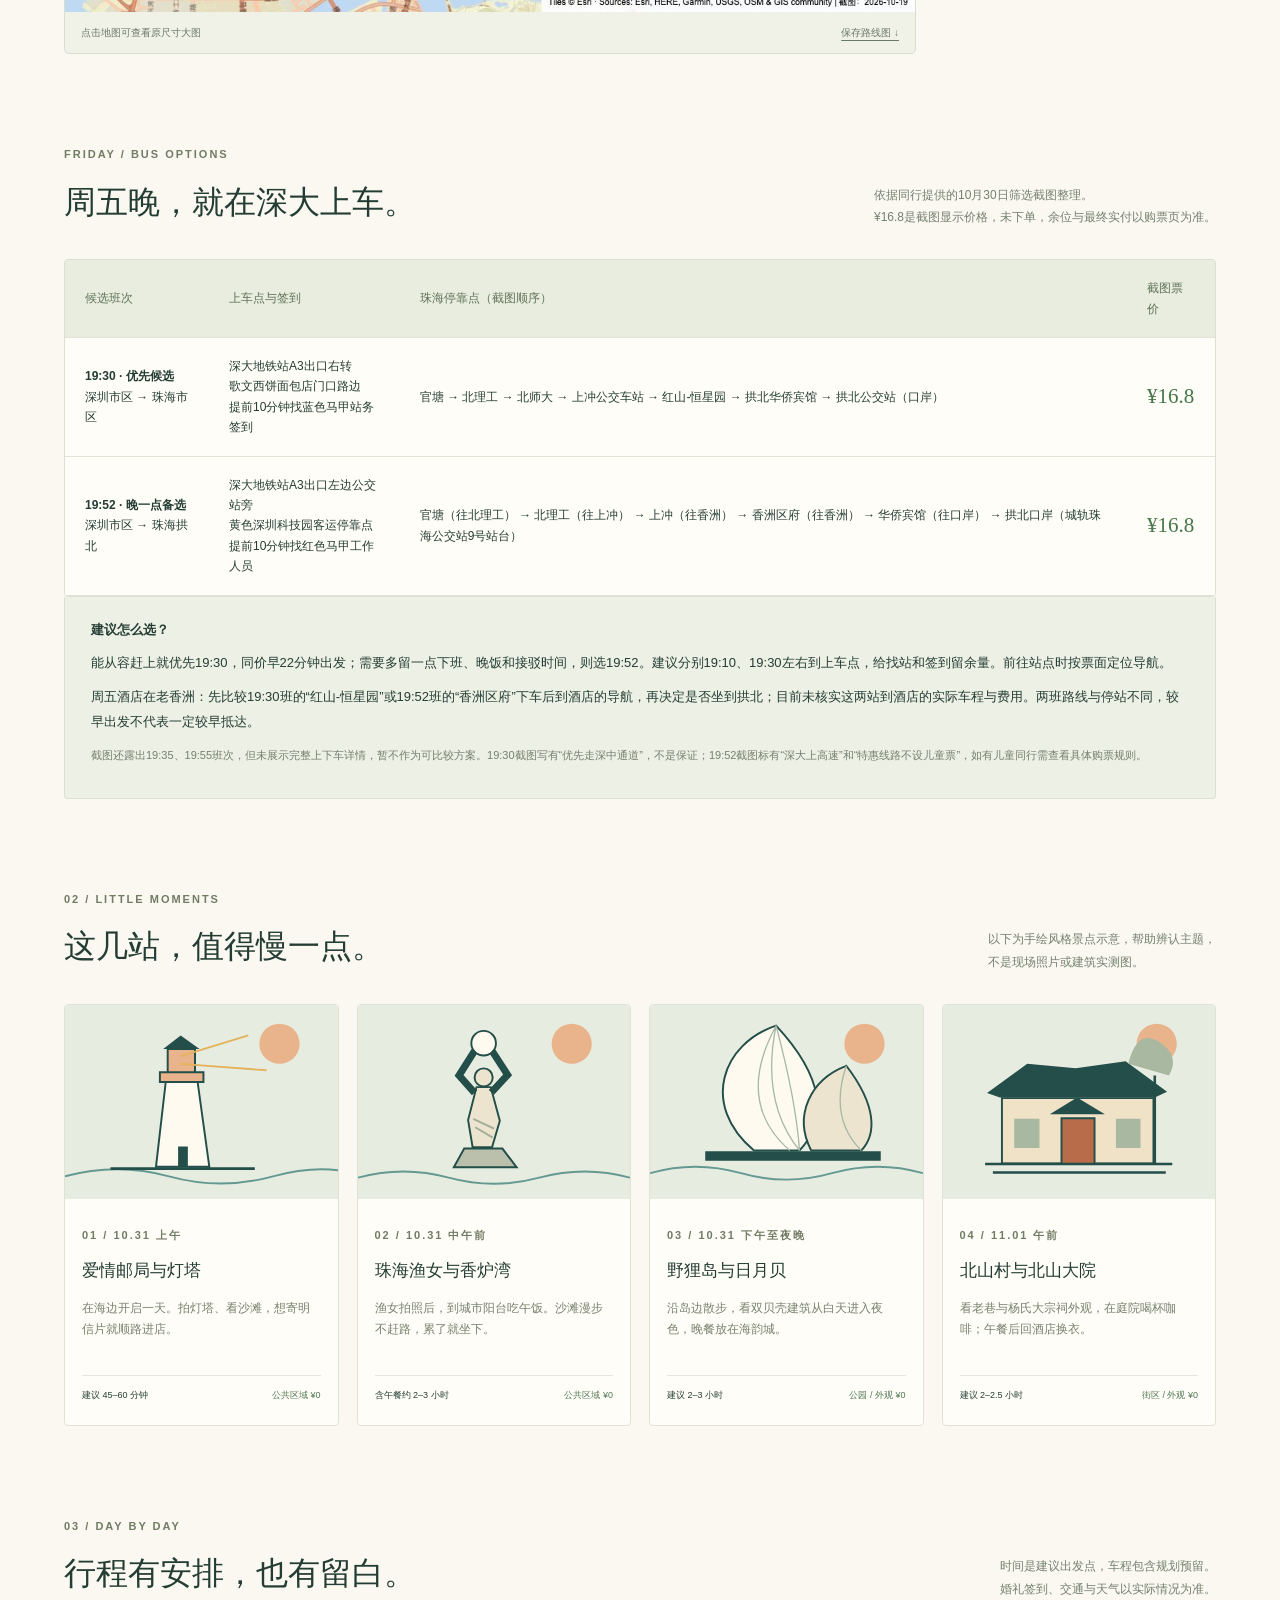
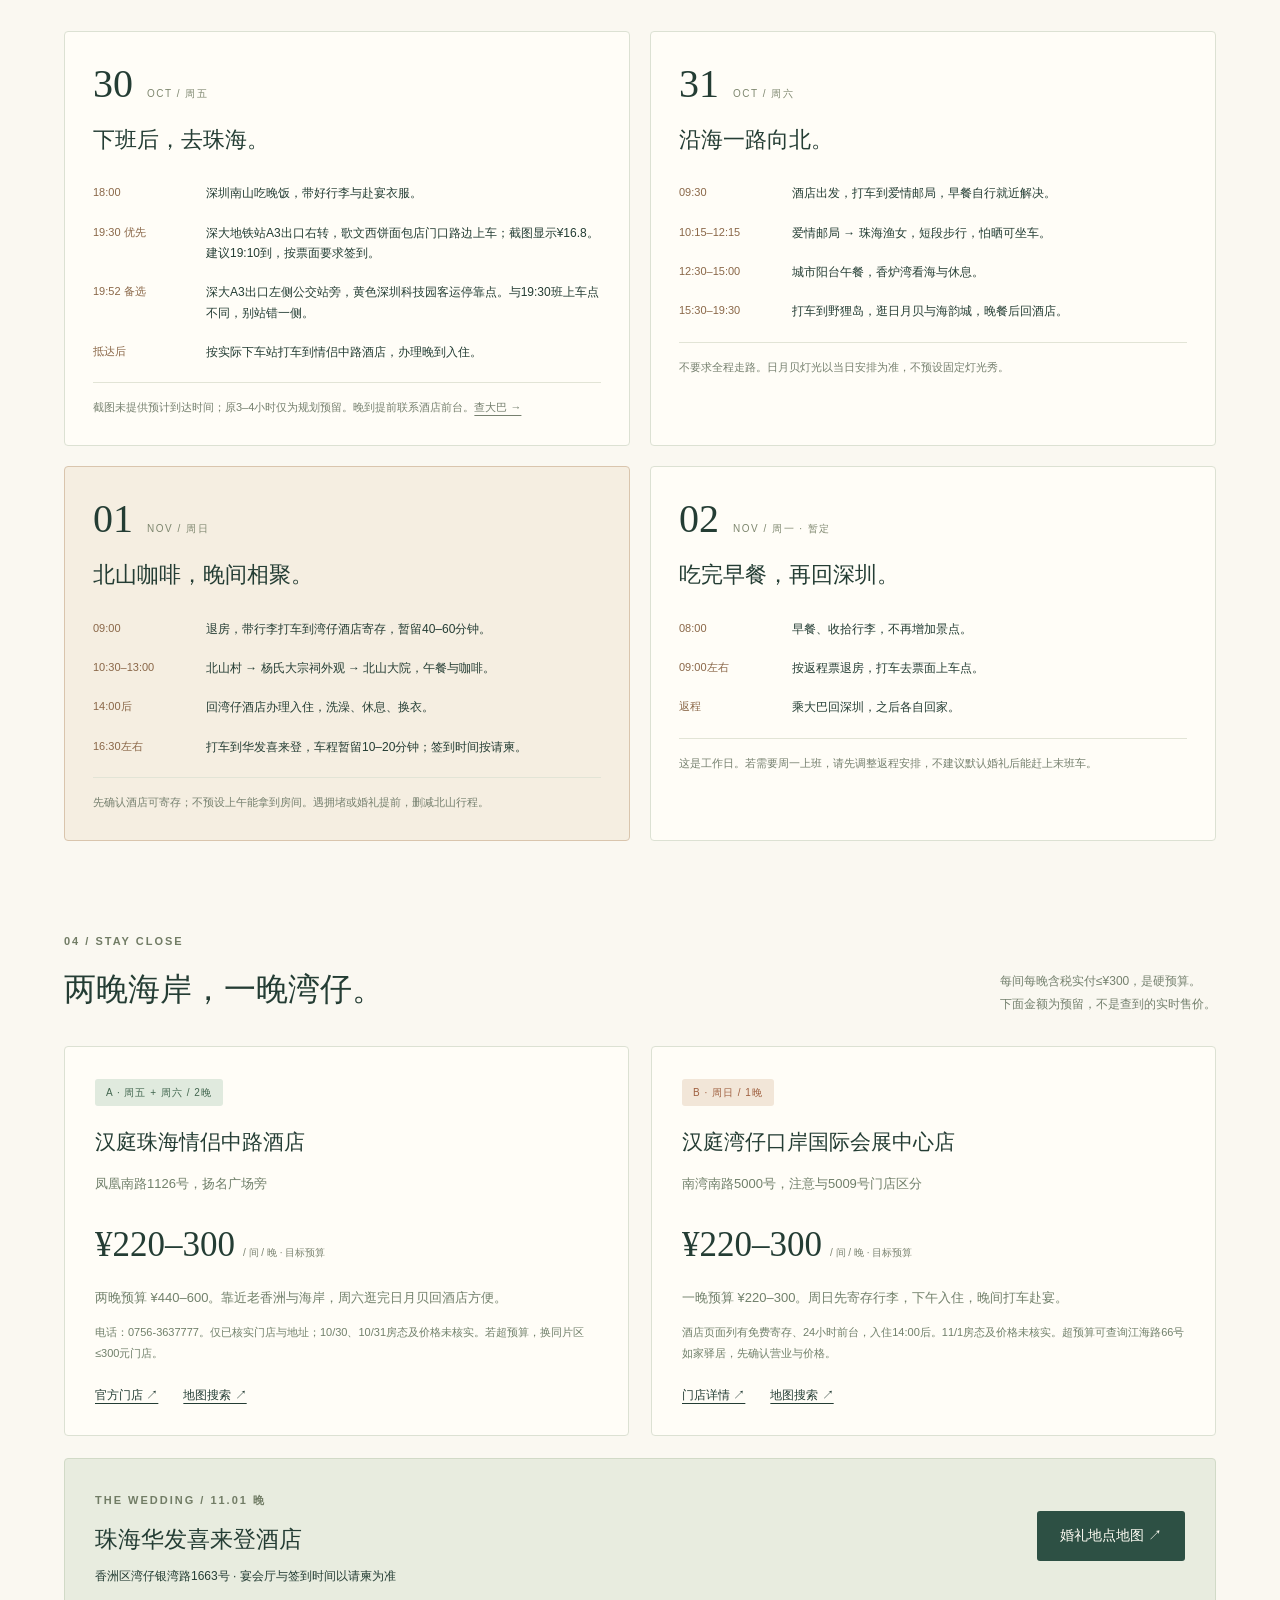
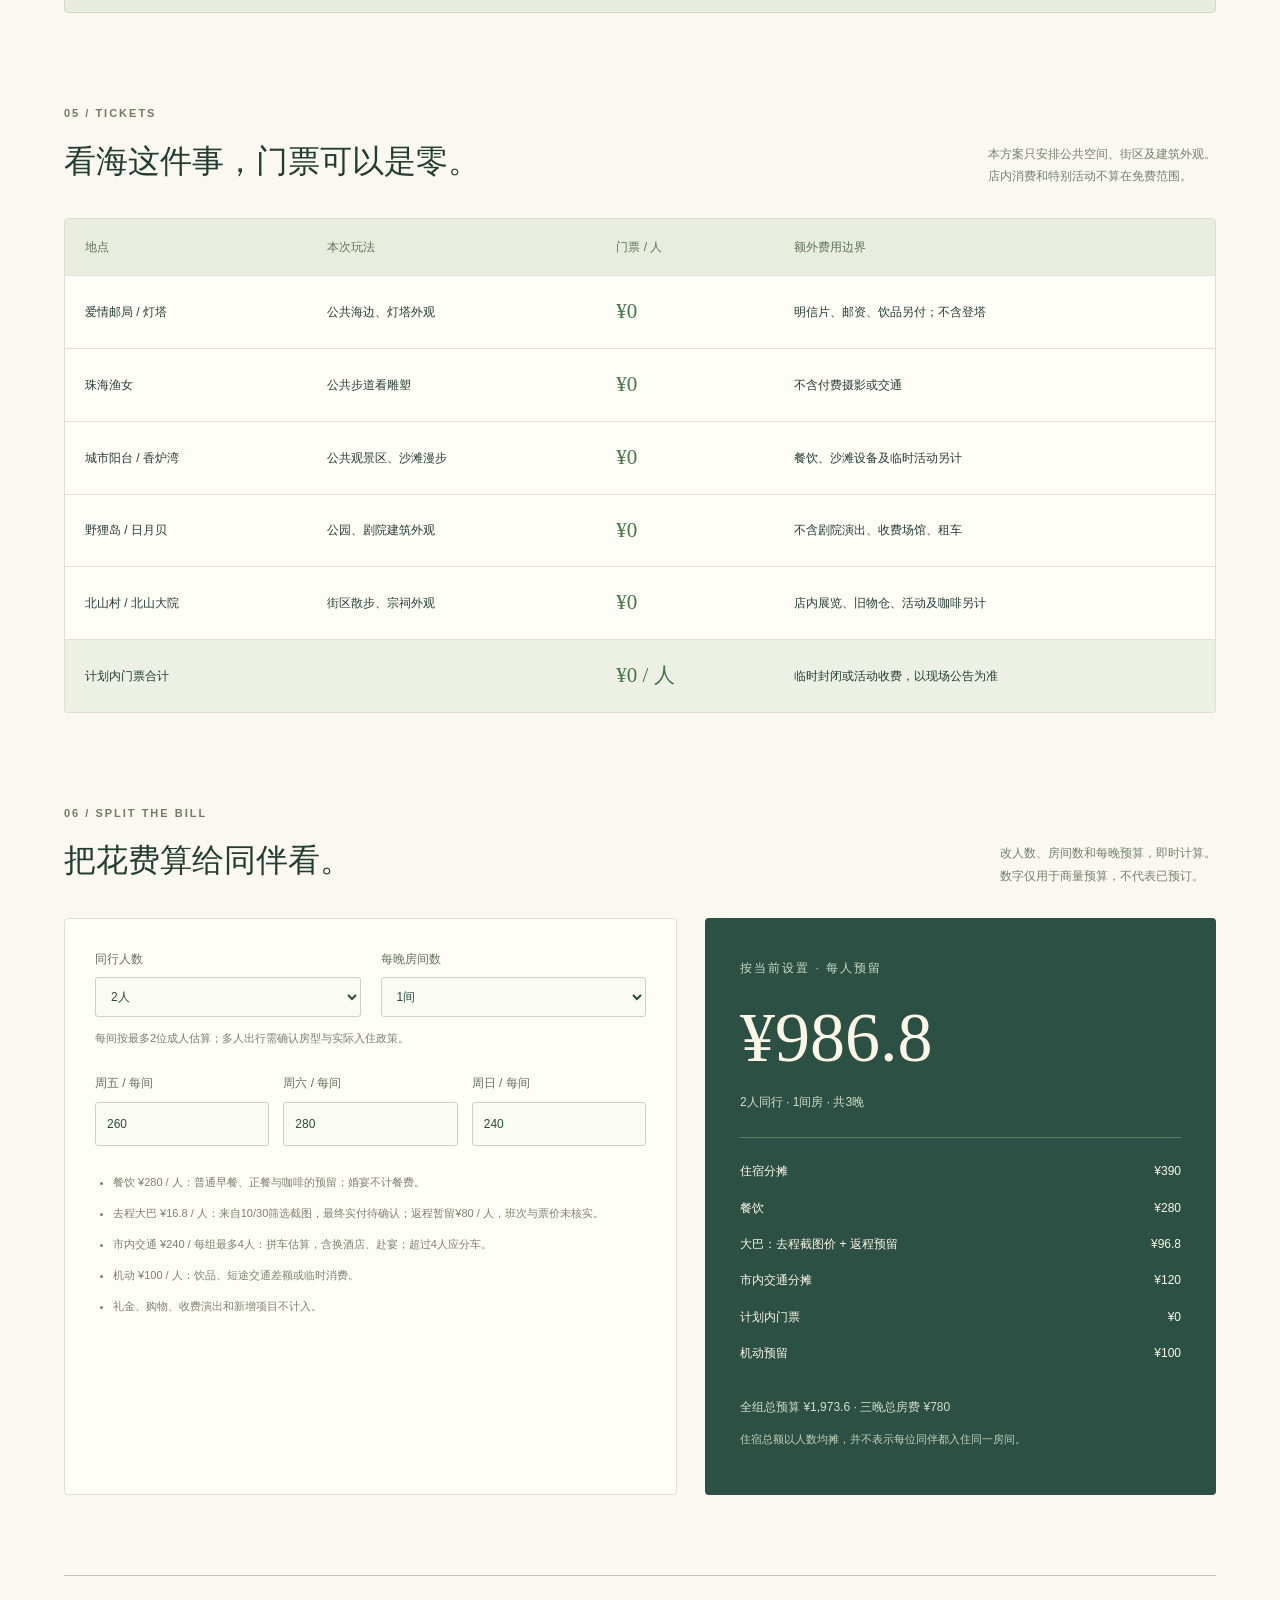
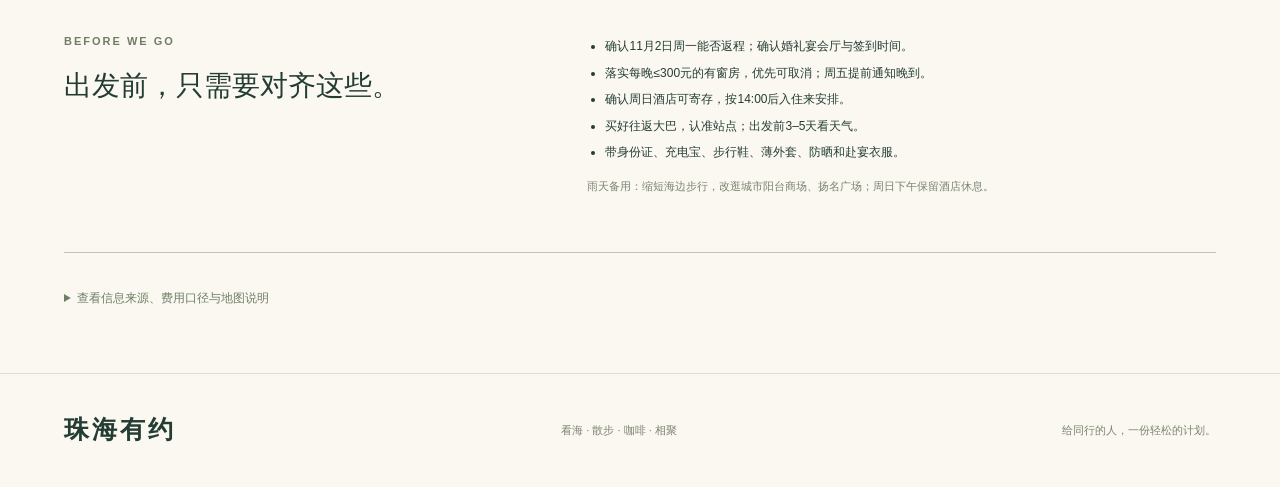
==== commit 058b7939: "Add screenshot-backed Friday bus options and update fare budget" ====
--- a/index.html
+++ b/index.html
@@ -5,6 +5,7 @@
 <div class="ribbon"><div><b>01</b><span>周六沿海，周日赴宴</span></div><div><b>02</b><span>三晚两家，只换一次</span></div><div><b>03</b><span>公共景点门票预算 ¥0</span></div></div>
 <p class="trip-note">* 11月2日（周一）返程暂定，涉及工作日，请同行伙伴先确认。住宿、车票均未预订；酒店房价与指定日期房态待核实。资料核对：2026-10-19。</p>
 <section id="route"><div class="section-head"><div><p class="eyebrow">01 / ROUTE AT A GLANCE</p><h2>先把方向看明白。</h2></div><p>先香洲海岸，再南下湾仔。<br>真实地图底图截图，叠加地点编号与游览顺序。</p></div><div class="map-layout"><div class="map-frame"><div class="tabs" role="group" aria-label="地图视图"><button class="active" data-map="overview" aria-pressed="true">全程总览</button><button data-map="coast" aria-pressed="false">周六海岸线放大</button></div><a id="map-open" href="assets/map-overview.jpg" target="_blank" rel="noopener"><img id="route-map" src="assets/map-overview.jpg" alt="珠海真实地图截图：青绿标记周六爱情邮局、渔女、城市阳台、日月贝；橙色标记周日湾仔、北山及喜来登婚礼地点。点击查看大图" width="1200" height="820"></a><div class="map-caption"><span>点击地图可查看原尺寸大图</span><a id="map-download" href="assets/map-overview.jpg" download>保存路线图 ↓</a></div></div><aside class="map-aside"><span class="pill">周六 · 青绿线路</span><h3>海岸线，向北走。</h3><ol><li><b>1 爱情邮局</b><span>灯塔、海风与沙滩</span></li><li><b>2 珠海渔女</b><span>经典地标，停留拍照</span></li><li><b>3 城市阳台 / 香炉湾</b><span>午餐、休息、看海</span></li><li><b>4 野狸岛 / 日月贝</b><span>下午到夜晚，慢慢逛</span></li></ol><span class="pill orange">周日 · 橙色线路</span><p>住宿 A → 湾仔住宿 B 寄存 →<br>5 北山 → B 入住 → 6 婚礼</p><p class="small">A / B 仅表示住宿片区。标记为近似位置；连线不沿实际道路，不用于判断行驶方向或距离。现场按地点名称导航。</p><a class="text-link" href="map-base.html">查看未标记底图截图 ↗</a></aside></div></section>
+<section id="bus"><div class="section-head"><div><p class="eyebrow">FRIDAY / BUS OPTIONS</p><h2>周五晚，就在深大上车。</h2></div><p>依据同行提供的10月30日筛选截图整理。<br>¥16.8是截图显示价格，未下单，余位与最终实付以购票页为准。</p></div><div class="table-wrap"><table><thead><tr><th>候选班次</th><th>上车点与签到</th><th>珠海停靠点（截图顺序）</th><th>截图票价</th></tr></thead><tbody><tr><td><b>19:30 · 优先候选</b><br>深圳市区 → 珠海市区</td><td>深大地铁站A3出口右转<br>歌文西饼面包店门口路边<br>提前10分钟找蓝色马甲站务签到</td><td>官塘 → 北理工 → 北师大 → 上冲公交车站 → 红山-恒星园 → 拱北华侨宾馆 → 拱北公交站（口岸）</td><td class="free">¥16.8</td></tr><tr><td><b>19:52 · 晚一点备选</b><br>深圳市区 → 珠海拱北</td><td>深大地铁站A3出口左边公交站旁<br>黄色深圳科技园客运停靠点<br>提前10分钟找红色马甲工作人员</td><td>官塘（往北理工） → 北理工（往上冲） → 上冲（往香洲） → 香洲区府（往香洲） → 华侨宾馆（往口岸） → 拱北口岸（城轨珠海公交站9号站台）</td><td class="free">¥16.8</td></tr></tbody></table></div><div class="bus-note"><b>建议怎么选？</b><p>能从容赶上就优先19:30，同价早22分钟出发；需要多留一点下班、晚饭和接驳时间，则选19:52。建议分别19:10、19:30左右到上车点，给找站和签到留余量。前往站点时按票面定位导航。</p><p>周五酒店在老香洲：先比较19:30班的“红山-恒星园”或19:52班的“香洲区府”下车后到酒店的导航，再决定是否坐到拱北；目前未核实这两站到酒店的实际车程与费用。两班路线与停站不同，较早出发不代表一定较早抵达。</p><p class="small">截图还露出19:35、19:55班次，但未展示完整上下车详情，暂不作为可比较方案。19:30截图写有“优先走深中通道”，不是保证；19:52截图标有“深大上高速”和“特惠线路不设儿童票”，如有儿童同行需查看具体购票规则。</p></div></section>
 <section id="spots"><div class="section-head"><div><p class="eyebrow">02 / LITTLE MOMENTS</p><h2>这几站，值得慢一点。</h2></div><p>以下为手绘风格景点示意，帮助辨认主题，<br>不是现场照片或建筑实测图。</p></div><div class="spot-grid">
 <article class="spot"><img src="assets/lighthouse.svg" alt="爱情邮局白色灯塔轮廓示意" loading="lazy"><div><span class="eyebrow">01 / 10.31 上午</span><h3>爱情邮局与灯塔</h3><p>在海边开启一天。拍灯塔、看沙滩，想寄明信片就顺路进店。</p><div class="spot-foot"><span>建议 45–60 分钟</span><b>公共区域 ¥0</b></div></div></article>
 <article class="spot"><img src="assets/fisher.svg" alt="珠海渔女举珠雕塑轮廓示意" loading="lazy"><div><span class="eyebrow">02 / 10.31 中午前</span><h3>珠海渔女与香炉湾</h3><p>渔女拍照后，到城市阳台吃午饭。沙滩漫步不赶路，累了就坐下。</p><div class="spot-foot"><span>含午餐约 2–3 小时</span><b>公共区域 ¥0</b></div></div></article>
@@ -12,14 +13,14 @@
 <article class="spot"><img src="assets/village.svg" alt="北山岭南老宅与庭院轮廓示意" loading="lazy"><div><span class="eyebrow">04 / 11.01 午前</span><h3>北山村与北山大院</h3><p>看老巷与杨氏大宗祠外观，在庭院喝杯咖啡；午餐后回酒店换衣。</p><div class="spot-foot"><span>建议 2–2.5 小时</span><b>街区 / 外观 ¥0</b></div></div></article>
 </div></section>
 <section id="days"><div class="section-head"><div><p class="eyebrow">03 / DAY BY DAY</p><h2>行程有安排，也有留白。</h2></div><p>时间是建议出发点，车程包含规划预留。<br>婚礼签到、交通与天气以实际情况为准。</p></div><div class="day-grid">
-<article class="day"><div class="day-date"><strong>30</strong><span>OCT / 周五</span></div><h3>下班后，去珠海。</h3><ul><li><time>18:00</time><div>深圳南山吃晚饭，带好行李与赴宴衣服。</div></li><li><time>19:00–20:00</time><div>目标大巴出发时段；提前30分钟到票面上车点。不是已确认班次。</div></li><li><time>抵达后</time><div>按实际下车站打车到情侣中路酒店，办理晚到入住。</div></li></ul><p class="day-tip">大巴时长暂留3–4小时；晚到提前联系前台。<a href="https://citybus.dudubashi.com/routes/shenzhen-to-zhuhai" target="_blank" rel="noopener">查大巴 →</a></p></article>
+<article class="day"><div class="day-date"><strong>30</strong><span>OCT / 周五</span></div><h3>下班后，去珠海。</h3><ul><li><time>18:00</time><div>深圳南山吃晚饭，带好行李与赴宴衣服。</div></li><li><time>19:30 优先</time><div>深大地铁站A3出口右转，歌文西饼面包店门口路边上车；截图显示¥16.8。建议19:10到，按票面要求签到。</div></li><li><time>19:52 备选</time><div>深大A3出口左侧公交站旁，黄色深圳科技园客运停靠点。与19:30班上车点不同，别站错一侧。</div></li><li><time>抵达后</time><div>按实际下车站打车到情侣中路酒店，办理晚到入住。</div></li></ul><p class="day-tip">截图未提供预计到达时间；原3–4小时仅为规划预留。晚到提前联系酒店前台。<a href="https://citybus.dudubashi.com/routes/shenzhen-to-zhuhai" target="_blank" rel="noopener">查大巴 →</a></p></article>
 <article class="day"><div class="day-date"><strong>31</strong><span>OCT / 周六</span></div><h3>沿海一路向北。</h3><ul><li><time>09:30</time><div>酒店出发，打车到爱情邮局，早餐自行就近解决。</div></li><li><time>10:15–12:15</time><div>爱情邮局 → 珠海渔女，短段步行，怕晒可坐车。</div></li><li><time>12:30–15:00</time><div>城市阳台午餐，香炉湾看海与休息。</div></li><li><time>15:30–19:30</time><div>打车到野狸岛，逛日月贝与海韵城，晚餐后回酒店。</div></li></ul><p class="day-tip">不要求全程走路。日月贝灯光以当日安排为准，不预设固定灯光秀。</p></article>
 <article class="day wedding-day"><div class="day-date"><strong>01</strong><span>NOV / 周日</span></div><h3>北山咖啡，晚间相聚。</h3><ul><li><time>09:00</time><div>退房，带行李打车到湾仔酒店寄存，暂留40–60分钟。</div></li><li><time>10:30–13:00</time><div>北山村 → 杨氏大宗祠外观 → 北山大院，午餐与咖啡。</div></li><li><time>14:00后</time><div>回湾仔酒店办理入住，洗澡、休息、换衣。</div></li><li><time>16:30左右</time><div>打车到华发喜来登，车程暂留10–20分钟；签到时间按请柬。</div></li></ul><p class="day-tip">先确认酒店可寄存；不预设上午能拿到房间。遇拥堵或婚礼提前，删减北山行程。</p></article>
 <article class="day"><div class="day-date"><strong>02</strong><span>NOV / 周一 · 暂定</span></div><h3>吃完早餐，再回深圳。</h3><ul><li><time>08:00</time><div>早餐、收拾行李，不再增加景点。</div></li><li><time>09:00左右</time><div>按返程票退房，打车去票面上车点。</div></li><li><time>返程</time><div>乘大巴回深圳，之后各自回家。</div></li></ul><p class="day-tip">这是工作日。若需要周一上班，请先调整返程安排，不建议默认婚礼后能赶上末班车。</p></article>
 </div></section>
 <section id="stay"><div class="section-head"><div><p class="eyebrow">04 / STAY CLOSE</p><h2>两晚海岸，一晚湾仔。</h2></div><p>每间每晚含税实付≤¥300，是硬预算。<br>下面金额为预留，不是查到的实时售价。</p></div><div class="stay-grid"><article class="stay-card"><span class="pill">A · 周五 + 周六 / 2晚</span><h3>汉庭珠海情侣中路酒店</h3><p>凤凰南路1126号，扬名广场旁</p><div class="price">¥220–300<span>/ 间 / 晚 · 目标预算</span></div><p>两晚预算 ¥440–600。靠近老香洲与海岸，周六逛完日月贝回酒店方便。</p><p class="small">电话：0756-3637777。仅已核实门店与地址；10/30、10/31房态及价格未核实。若超预算，换同片区≤300元门店。</p><div class="stay-links"><a href="https://m.huazhu.com/Hotel/Detail/5190003" target="_blank" rel="noopener">官方门店 ↗</a><a href="https://www.amap.com/search?query=汉庭珠海情侣中路酒店" target="_blank" rel="noopener">地图搜索 ↗</a></div></article><article class="stay-card"><span class="pill orange">B · 周日 / 1晚</span><h3>汉庭湾仔口岸国际会展中心店</h3><p>南湾南路5000号，注意与5009号门店区分</p><div class="price">¥220–300<span>/ 间 / 晚 · 目标预算</span></div><p>一晚预算 ¥220–300。周日先寄存行李，下午入住，晚间打车赴宴。</p><p class="small">酒店页面列有免费寄存、24小时前台，入住14:00后。11/1房态及价格未核实。超预算可查询江海路66号如家驿居，先确认营业与价格。</p><div class="stay-links"><a href="https://hotels.corporatetravel.ctrip.com/hotels/131944009.html" target="_blank" rel="noopener">门店详情 ↗</a><a href="https://www.amap.com/search?query=汉庭酒店珠海湾仔口岸国际会展中心店南湾南路5000号" target="_blank" rel="noopener">地图搜索 ↗</a></div></article></div><div class="wedding-banner"><div><span class="eyebrow">THE WEDDING / 11.01 晚</span><h3>珠海华发喜来登酒店</h3><p>香洲区湾仔银湾路1663号 · 宴会厅与签到时间以请柬为准</p></div><a class="button" href="https://www.amap.com/place/B0FFFEIYX7" target="_blank" rel="noopener">婚礼地点地图 ↗</a></div></section>
 <section id="tickets"><div class="section-head"><div><p class="eyebrow">05 / TICKETS</p><h2>看海这件事，门票可以是零。</h2></div><p>本方案只安排公共空间、街区及建筑外观。<br>店内消费和特别活动不算在免费范围。</p></div><div class="table-wrap"><table><thead><tr><th>地点</th><th>本次玩法</th><th>门票 / 人</th><th>额外费用边界</th></tr></thead><tbody><tr><td>爱情邮局 / 灯塔</td><td>公共海边、灯塔外观</td><td class="free">¥0</td><td>明信片、邮资、饮品另付；不含登塔</td></tr><tr><td>珠海渔女</td><td>公共步道看雕塑</td><td class="free">¥0</td><td>不含付费摄影或交通</td></tr><tr><td>城市阳台 / 香炉湾</td><td>公共观景区、沙滩漫步</td><td class="free">¥0</td><td>餐饮、沙滩设备及临时活动另计</td></tr><tr><td>野狸岛 / 日月贝</td><td>公园、剧院建筑外观</td><td class="free">¥0</td><td>不含剧院演出、收费场馆、租车</td></tr><tr><td>北山村 / 北山大院</td><td>街区散步、宗祠外观</td><td class="free">¥0</td><td>店内展览、旧物仓、活动及咖啡另计</td></tr></tbody><tfoot><tr><th colspan="2">计划内门票合计</th><td class="free">¥0 / 人</td><td>临时封闭或活动收费，以现场公告为准</td></tr></tfoot></table></div></section>
-<section id="budget"><div class="section-head"><div><p class="eyebrow">06 / SPLIT THE BILL</p><h2>把花费算给同伴看。</h2></div><p>改人数、房间数和每晚预算，即时计算。<br>数字仅用于商量预算，不代表已预订。</p></div><div class="budget-layout"><div class="budget-controls"><div class="control-row"><label>同行人数<select id="people"><option value="1">1人</option><option value="2" selected>2人</option><option value="3">3人</option><option value="4">4人</option></select></label><label>每晚房间数<select id="rooms"><option value="1" selected>1间</option><option value="2">2间</option><option value="3">3间</option><option value="4">4间</option></select></label></div><p class="small">每间按最多2位成人估算；多人出行需确认房型与实际入住政策。</p><div class="night-inputs"><label>周五 / 每间<input id="fri" type="number" min="0" max="300" value="260" step="10"></label><label>周六 / 每间<input id="sat" type="number" min="0" max="300" value="280" step="10"></label><label>周日 / 每间<input id="sun" type="number" min="0" max="300" value="240" step="10"></label></div><p id="budget-warning" role="status" class="warning" hidden></p><ul class="assumptions"><li>餐饮 ¥280 / 人：普通早餐、正餐与咖啡的预留；婚宴不计餐费。</li><li>往返大巴 ¥160 / 人：估算，班次与票价待核实。</li><li>市内交通 ¥240 / 每组最多4人：拼车估算，含换酒店、赴宴；超过4人应分车。</li><li>机动 ¥100 / 人：饮品、短途交通差额或临时消费。</li><li>礼金、购物、收费演出和新增项目不计入。</li></ul></div><div class="budget-result" aria-live="polite"><span>按当前设置 · 每人预留</span><div class="total" id="per-person">¥1,050</div><p id="summary">2人同行 · 1间房 · 共3晚</p><dl><div><dt>住宿分摊</dt><dd id="room-share">¥390</dd></div><div><dt>餐饮</dt><dd>¥280</dd></div><div><dt>往返大巴</dt><dd>¥160</dd></div><div><dt>市内交通分摊</dt><dd id="taxi-share">¥120</dd></div><div><dt>计划内门票</dt><dd>¥0</dd></div><div><dt>机动预留</dt><dd>¥100</dd></div></dl><p id="group-total">全组总预算 ¥2,100 · 三晚总房费 ¥780</p><p class="small">住宿总额以人数均摊，并不表示每位同伴都入住同一房间。</p></div></div></section>
+<section id="budget"><div class="section-head"><div><p class="eyebrow">06 / SPLIT THE BILL</p><h2>把花费算给同伴看。</h2></div><p>改人数、房间数和每晚预算，即时计算。<br>数字仅用于商量预算，不代表已预订。</p></div><div class="budget-layout"><div class="budget-controls"><div class="control-row"><label>同行人数<select id="people"><option value="1">1人</option><option value="2" selected>2人</option><option value="3">3人</option><option value="4">4人</option></select></label><label>每晚房间数<select id="rooms"><option value="1" selected>1间</option><option value="2">2间</option><option value="3">3间</option><option value="4">4间</option></select></label></div><p class="small">每间按最多2位成人估算；多人出行需确认房型与实际入住政策。</p><div class="night-inputs"><label>周五 / 每间<input id="fri" type="number" min="0" max="300" value="260" step="10"></label><label>周六 / 每间<input id="sat" type="number" min="0" max="300" value="280" step="10"></label><label>周日 / 每间<input id="sun" type="number" min="0" max="300" value="240" step="10"></label></div><p id="budget-warning" role="status" class="warning" hidden></p><ul class="assumptions"><li>餐饮 ¥280 / 人：普通早餐、正餐与咖啡的预留；婚宴不计餐费。</li><li>去程大巴 ¥16.8 / 人：来自10/30筛选截图，最终实付待确认；返程暂留¥80 / 人，班次与票价未核实。</li><li>市内交通 ¥240 / 每组最多4人：拼车估算，含换酒店、赴宴；超过4人应分车。</li><li>机动 ¥100 / 人：饮品、短途交通差额或临时消费。</li><li>礼金、购物、收费演出和新增项目不计入。</li></ul></div><div class="budget-result" aria-live="polite"><span>按当前设置 · 每人预留</span><div class="total" id="per-person">¥986.8</div><p id="summary">2人同行 · 1间房 · 共3晚</p><dl><div><dt>住宿分摊</dt><dd id="room-share">¥390</dd></div><div><dt>餐饮</dt><dd>¥280</dd></div><div><dt>大巴：去程截图价 + 返程预留</dt><dd>¥96.8</dd></div><div><dt>市内交通分摊</dt><dd id="taxi-share">¥120</dd></div><div><dt>计划内门票</dt><dd>¥0</dd></div><div><dt>机动预留</dt><dd>¥100</dd></div></dl><p id="group-total">全组总预算 ¥1,973.6 · 三晚总房费 ¥780</p><p class="small">住宿总额以人数均摊，并不表示每位同伴都入住同一房间。</p></div></div></section>
 <section class="prep"><div><p class="eyebrow">BEFORE WE GO</p><h2>出发前，只需要对齐这些。</h2></div><div><ul><li>确认11月2日周一能否返程；确认婚礼宴会厅与签到时间。</li><li>落实每晚≤300元的有窗房，优先可取消；周五提前通知晚到。</li><li>确认周日酒店可寄存，按14:00后入住来安排。</li><li>买好往返大巴，认准站点；出发前3–5天看天气。</li><li>带身份证、充电宝、步行鞋、薄外套、防晒和赴宴衣服。</li></ul><p>雨天备用：缩短海边步行，改逛城市阳台商场、扬名广场；周日下午保留酒店休息。</p></div></section>
-<details class="sources"><summary>查看信息来源、费用口径与地图说明</summary><div><p>核对日期：2026-10-19。酒店是推荐候选，预算不是实时询价；车次、票价、天气、景点当日开放仍需出发前确认。</p><ul><li><a href="https://m.huazhu.com/Hotel/Detail/5190003" target="_blank" rel="noopener">华住：情侣中路汉庭门店与地址</a></li><li><a href="https://hotels.corporatetravel.ctrip.com/hotels/131944009.html" target="_blank" rel="noopener">携程：湾仔口岸汉庭地址、寄存与入住政策</a></li><li><a href="https://www.marriott.com.cn/hotels/zuhzs-sheraton-zhuhai-hotel/overview/" target="_blank" rel="noopener">万豪：珠海华发喜来登官方位置</a></li><li><a href="https://zh.bendibao.com/tour/202447/94227.shtm" target="_blank" rel="noopener">珠海本地宝：北山大院免费游玩信息</a>；店内空间或活动可能另收费</li><li><a href="https://chinatripprimer.com/zhuhai/attractions/zh-lovers-road" target="_blank" rel="noopener">情侣路公共空间免费游览参考</a>；非景区当日公告</li><li><a href="https://www.mywaychina.com/destinations/zhuhai/attractions/sun-moon-shell-theatre" target="_blank" rel="noopener">日月贝外观与演出票区别参考</a>；未采用该页面演出价格与时间</li><li><a href="https://citybus.dudubashi.com/routes/shenzhen-to-zhuhai" target="_blank" rel="noopener">大巴查询入口</a>：公开站点集合不能证明指定日期有班次</li></ul><p>地图：Tiles © Esri · Sources: Esri, HERE, Garmin, USGS, Intermap, INCREMENT P, NRCan, Esri Japan, METI, Esri China (Hong Kong), Esri Korea, Esri (Thailand), NGCC, (c) OpenStreetMap contributors, and the GIS User Community。<a href="https://services.arcgisonline.com/ArcGIS/rest/services/World_Street_Map/MapServer" target="_blank" rel="noopener">底图服务与完整来源</a>。以Esri World Street Map真实地图瓦片制作底图并截取网页，再叠加近似点位、编号与游览顺序。点位来源包含公开地图数据；高德点位转换后近似标注。住宿用片区标记，未声称酒店门口精确定位。公共景点线路不等于驾车或步行路线；跨河、桥梁和道路通行以实时导航为准。</p><p>景点示意为原创SVG轮廓插画，不是实景照片。公开页面仅保留“深圳南山”出发，不含个人住址或婚礼参与人信息。</p></div></details>
+<details class="sources"><summary>查看信息来源、费用口径与地图说明</summary><div><p>核对日期：2026-10-19。酒店是推荐候选，预算不是实时询价；车次、票价、天气、景点当日开放仍需出发前确认。</p><ul><li>同行提供的购票截图：日期选中10月30日周五；完整展示19:30、19:52两班及¥16.8票价，页面标注数据来源“车盈网”。仅为截图时状态，不代表已出票或实时余位。</li><li><a href="https://m.huazhu.com/Hotel/Detail/5190003" target="_blank" rel="noopener">华住：情侣中路汉庭门店与地址</a></li><li><a href="https://hotels.corporatetravel.ctrip.com/hotels/131944009.html" target="_blank" rel="noopener">携程：湾仔口岸汉庭地址、寄存与入住政策</a></li><li><a href="https://www.marriott.com.cn/hotels/zuhzs-sheraton-zhuhai-hotel/overview/" target="_blank" rel="noopener">万豪：珠海华发喜来登官方位置</a></li><li><a href="https://zh.bendibao.com/tour/202447/94227.shtm" target="_blank" rel="noopener">珠海本地宝：北山大院免费游玩信息</a>；店内空间或活动可能另收费</li><li><a href="https://chinatripprimer.com/zhuhai/attractions/zh-lovers-road" target="_blank" rel="noopener">情侣路公共空间免费游览参考</a>；非景区当日公告</li><li><a href="https://www.mywaychina.com/destinations/zhuhai/attractions/sun-moon-shell-theatre" target="_blank" rel="noopener">日月贝外观与演出票区别参考</a>；未采用该页面演出价格与时间</li><li><a href="https://citybus.dudubashi.com/routes/shenzhen-to-zhuhai" target="_blank" rel="noopener">大巴查询入口</a>：公开站点集合不能证明指定日期有班次</li></ul><p>地图：Tiles © Esri · Sources: Esri, HERE, Garmin, USGS, Intermap, INCREMENT P, NRCan, Esri Japan, METI, Esri China (Hong Kong), Esri Korea, Esri (Thailand), NGCC, (c) OpenStreetMap contributors, and the GIS User Community。<a href="https://services.arcgisonline.com/ArcGIS/rest/services/World_Street_Map/MapServer" target="_blank" rel="noopener">底图服务与完整来源</a>。以Esri World Street Map真实地图瓦片制作底图并截取网页，再叠加近似点位、编号与游览顺序。点位来源包含公开地图数据；高德点位转换后近似标注。住宿用片区标记，未声称酒店门口精确定位。公共景点线路不等于驾车或步行路线；跨河、桥梁和道路通行以实时导航为准。</p><p>景点示意为原创SVG轮廓插画，不是实景照片。公开页面仅保留“深圳南山”出发，不含个人住址或婚礼参与人信息。</p></div></details>
 </main><footer><a class="brand" href="#">珠海有约</a><p>看海 · 散步 · 咖啡 · 相聚</p><span>给同行的人，一份轻松的计划。</span></footer><div id="toast" role="status" hidden></div></body></html>
--- a/style.css
+++ b/style.css
@@ -1 +1,3 @@
 *{box-sizing:border-box}html{scroll-behavior:smooth;scroll-padding-top:105px}body{margin:0;background:#faf8f1;color:#243d34;font-family:-apple-system,BlinkMacSystemFont,"PingFang SC","Microsoft YaHei",sans-serif;line-height:1.7}a{color:inherit;text-underline-offset:4px}button,input,select{font:inherit}button,a,input,select{-webkit-tap-highlight-color:transparent}a:focus-visible,button:focus-visible,input:focus-visible,select:focus-visible,summary:focus-visible{outline:3px solid #b86d48;outline-offset:4px}header{height:98px;border-bottom:1px solid #dcded3;display:flex;align-items:center;justify-content:space-between;gap:22px;padding:0 max(5vw,24px);background:#faf8f1f5;position:sticky;top:0;z-index:10;backdrop-filter:blur(15px)}.brand{font-family:Georgia,"Songti SC",serif;font-size:25px;font-weight:700;text-decoration:none;letter-spacing:3px}.brand span{display:block;font-family:Arial,sans-serif;font-size:9px;letter-spacing:2px;font-weight:400;margin-top:-2px}nav{display:flex;gap:30px}nav a{font-size:14px;text-decoration:none}.share{border:1px solid #9ba99b;background:transparent;border-radius:3px;padding:9px 15px;font-size:12px;cursor:pointer}main{max-width:1320px;margin:auto;padding:0 5vw}.hero{display:grid;grid-template-columns:1.4fr 1fr;align-items:center;gap:5%;padding:80px 0 58px}.eyebrow{font-size:11px;letter-spacing:2px;font-weight:600;color:#717c65}.hero h1{font-family:Georgia,"Songti SC",serif;font-size:clamp(35px,3.5vw,57px);font-weight:500;letter-spacing:-1px;line-height:1.45;margin:23px 0}.hero h1 span{color:#b86d48}.intro{font-size:15px;color:#677363;line-height:2}.hero-actions{display:flex;align-items:center;gap:28px;margin:30px 0}.button{display:inline-flex;gap:30px;align-items:center;background:#2d5044;color:#fffdf4;padding:13px 23px;border-radius:3px;text-decoration:none;font-size:14px}.text-link{font-size:13px}.hero-meta{display:flex;flex-wrap:wrap;gap:8px 20px;font-size:11px;color:#737e70}.hero-art{position:relative;transform:rotate(-3deg);padding:16px 16px 40px;background:#fffdf8;box-shadow:0 15px 35px #243d3410;border:1px solid #deded1}.hero-art img{display:block;width:100%;min-width:0}.art-note{font-size:11px;position:absolute;bottom:12px;left:20px;letter-spacing:1px}.stamp{position:absolute;right:-13px;bottom:21px;border:2px solid #b86d48;padding:9px 11px;color:#b86d48;font-family:"Songti SC",serif;font-size:21px;line-height:1.2;transform:rotate(9deg)}.ribbon{border-top:1px solid #b8c1ad;border-bottom:1px solid #b8c1ad;display:grid;grid-template-columns:repeat(3,1fr);padding:19px 0;gap:15px}.ribbon div{display:flex;align-items:center;gap:16px}.ribbon b{font-family:Georgia,serif;font-size:27px;font-weight:400;color:#9d6847}.ribbon span{font-size:13px}.trip-note{font-size:11px;color:#7c8275;line-height:1.9;margin-top:15px}section[id]{padding-top:80px}.section-head{display:flex;align-items:end;justify-content:space-between;gap:30px;margin-bottom:30px}.section-head h2,.prep h2{font-family:Georgia,"Songti SC",serif;font-size:32px;font-weight:500;margin:7px 0 0}.section-head>p{font-size:12px;color:#74806e;line-height:1.9;margin:0}.map-layout{display:grid;grid-template-columns:minmax(0,1fr) 270px;gap:30px}.map-frame{border:1px solid #d9dfd0;border-radius:5px;overflow:hidden;background:#f0f2e8;align-self:start}.tabs{display:flex;padding:13px;gap:8px;background:#edf0e5}.tabs button{border:0;padding:8px 16px;font-size:12px;border-radius:3px;background:transparent;cursor:pointer;color:#607160}.tabs .active{background:#2d5044;color:white}.map-frame img{width:100%;height:auto;display:block}.map-caption{display:flex;justify-content:space-between;padding:12px 16px;font-size:10px;color:#6b7869}.map-aside{padding:5px 0}.map-aside h3{font-family:"Songti SC",serif;font-size:23px;font-weight:500;margin:16px 0}.map-aside ol{list-style:none;padding:0}.map-aside li{margin:0 0 15px;padding:0 0 0 15px;border-left:2px solid #a2bcaa}.map-aside li b{font-size:13px;display:block}.map-aside li span{font-size:11px;color:#7a8474}.map-aside p{font-size:13px}.pill{display:inline-block;background:#e0eade;color:#42664f;font-size:10px;padding:5px 11px;border-radius:3px;letter-spacing:1px}.pill.orange{background:#f2e6d8;color:#9f6040}.small{font-size:11px!important;color:#74806e;line-height:1.85}.spot-grid{display:grid;grid-template-columns:repeat(4,1fr);gap:18px}.spot{background:#fffdf7;border:1px solid #e0e2d6;border-radius:4px;overflow:hidden}.spot>img{display:block;width:100%;aspect-ratio:1.4;object-fit:cover}.spot>div{padding:21px 17px}.spot h3{font-size:17px;font-weight:500;margin:10px 0}.spot p{font-size:12px;color:#76816e;min-height:65px}.spot-foot{display:flex;justify-content:space-between;gap:5px;font-size:9px;padding-top:12px;border-top:1px solid #e4e6db}.spot-foot b{font-weight:500;color:#4e7753}.day-grid{display:grid;grid-template-columns:repeat(2,1fr);gap:20px}.day{border:1px solid #dce1d3;background:#fffdf7;padding:28px;border-radius:4px}.day-date{display:flex;align-items:baseline;gap:14px}.day-date strong{font-size:40px;font-family:Georgia,serif;font-weight:400;line-height:1.2}.day-date span{font-size:10px;letter-spacing:1.5px;color:#7e876f}.day h3{font-size:22px;font-family:"Songti SC",serif;font-weight:500;margin:13px 0 25px}.day ul{list-style:none;padding:0;margin:0}.day li{display:grid;grid-template-columns:100px 1fr;gap:13px;margin-bottom:19px;font-size:12px}.day time{font-size:11px;color:#8a6748}.day-tip{border-top:1px solid #e2e4d6;margin:20px 0 0;padding-top:15px;font-size:11px;color:#76806f}.wedding-day{background:#f5eee1;border-color:#d9c5ad}.stay-grid{display:grid;grid-template-columns:1fr 1fr;gap:22px}.stay-card{padding:30px;background:#fffdf7;border:1px solid #dce1d3;border-radius:4px}.stay-card h3{font-size:21px;font-weight:500;margin:18px 0 3px}.stay-card>p{font-size:13px;color:#71806b}.price{font-family:Georgia,serif;font-size:35px;margin:20px 0 10px}.price span{font-family:Arial,"PingFang SC",sans-serif;font-size:10px;color:#7c8472;margin-left:8px}.stay-links{display:flex;gap:25px;font-size:12px;margin-top:22px}.wedding-banner{margin-top:22px;background:#e8ecdf;border:1px solid #d1dac7;padding:26px 30px;display:flex;align-items:center;justify-content:space-between;gap:25px;border-radius:4px}.wedding-banner h3{font-size:23px;font-family:"Songti SC",serif;font-weight:500;margin:7px 0}.wedding-banner p{font-size:12px;margin:0}.table-wrap{overflow:auto;border:1px solid #dbe0d2;border-radius:4px}table{width:100%;border-collapse:collapse;text-align:left;font-size:12px;min-width:690px}th,td{padding:18px 20px;border-bottom:1px solid #e0e3d6}thead{background:#e9eddf;color:#5e7257}th{font-weight:500}tbody{background:#fffdf7}tfoot{background:#edf0e4}tfoot th,tfoot td{border:0}.free{font-family:Georgia,serif;font-size:21px;color:#46764a;white-space:nowrap}.budget-layout{display:grid;grid-template-columns:1.2fr 1fr;gap:28px}.budget-controls{padding:30px;background:#fffdf7;border:1px solid #dce1d3;border-radius:4px}.control-row{display:grid;grid-template-columns:1fr 1fr;gap:20px}label{display:block;font-size:12px;color:#64735e}select,input{display:block;width:100%;padding:11px;border:1px solid #c9d3bf;border-radius:3px;background:#fafbf5;margin-top:8px;color:#2a4b3a;min-width:0}.night-inputs{display:grid;grid-template-columns:repeat(3,1fr);gap:14px;margin-top:25px}.assumptions{padding-left:18px;font-size:11px;color:#7b826f;line-height:2;margin-top:25px}.assumptions li{margin-bottom:9px}.budget-result{padding:35px;background:#2d5044;border-radius:4px;color:#fbf7e8}.budget-result>span{font-size:12px;letter-spacing:2px;color:#ccdbc3}.total{font-family:Georgia,serif;font-size:70px;line-height:1.2;margin-top:16px}.budget-result>p{font-size:12px;color:#d3dfc8}.budget-result dl{margin:25px 0;padding-top:15px;border-top:1px solid #647b63}.budget-result dl>div{display:flex;justify-content:space-between;padding:8px 0;font-size:12px}.budget-result dd{margin:0}.budget-result .small{color:#c0d0b7}.warning{padding:10px;background:#f6e4d4;color:#9d5131;font-size:12px;border-radius:4px}.prep{padding:45px 0;margin-top:80px;border-top:1px solid #bdc8b2;border-bottom:1px solid #bdc8b2;display:grid;grid-template-columns:1fr 1.3fr;gap:40px}.prep h2{font-size:28px}.prep ul{font-size:12px;padding-left:18px;line-height:2.2}.prep>div>p:last-child{font-size:11px;color:#79836f}.sources{font-size:12px;margin:35px 0 65px}.sources summary{cursor:pointer;color:#6f7f65}.sources>div{padding:22px;background:#f0f2e7;margin-top:15px;line-height:2;color:#69765f}.sources ul{padding-left:20px}.sources li{margin-bottom:6px}footer{padding:35px 5vw;border-top:1px solid #dce0d2;display:flex;align-items:center;justify-content:space-between;gap:20px}footer p,footer>span{font-size:11px;color:#7b846f}#toast{position:fixed;bottom:30px;left:50%;transform:translateX(-50%);background:#2d5044;color:white;padding:15px 25px;border-radius:4px;z-index:20;font-size:13px;max-width:90vw}@media(min-width:1500px){main{padding:0 35px}}@media(max-width:1000px){nav{gap:18px}.map-layout{grid-template-columns:1fr}.map-aside{display:none}.spot-grid{grid-template-columns:repeat(2,1fr)}.spot p{min-height:0}.hero{padding-top:50px}.hero h1{font-size:36px}.budget-layout{grid-template-columns:1fr 1fr}}@media(max-width:700px){html{scroll-padding-top:85px}header{height:76px;padding:0 20px}.brand{font-size:21px}.brand span{font-size:8px}.share{font-size:10px;padding:7px 9px}nav{display:none}main{padding:0 20px}.hero{grid-template-columns:1fr;gap:35px;padding:40px 0}.hero h1{font-size:36px}.hero .eyebrow{font-size:9px}.intro{font-size:13px}.hero-art{max-width:380px;width:85%;margin:auto}.hero-meta{font-size:10px}.ribbon{grid-template-columns:1fr;padding:14px 0;gap:5px}.ribbon div{gap:15px}.ribbon b{font-size:22px}.ribbon span{font-size:12px}.trip-note{font-size:10px}section[id]{padding-top:55px}.section-head{display:block;margin-bottom:22px}.section-head h2{font-size:27px}.section-head>p{font-size:11px;margin-top:13px}.map-caption{font-size:9px;padding:10px}.tabs button{padding:7px 12px;font-size:11px}.spot-grid{gap:12px}.spot>div{padding:15px 12px}.spot .eyebrow{font-size:8px;letter-spacing:1px}.spot h3{font-size:15px}.spot p{font-size:11px}.spot-foot{display:block;font-size:9px}.spot-foot b{display:block;margin-top:5px}.day-grid,.stay-grid,.budget-layout{grid-template-columns:1fr}.day{padding:23px}.day li{grid-template-columns:88px 1fr;font-size:12px}.stay-card{padding:23px}.stay-card h3{font-size:19px}.price{font-size:32px}.wedding-banner{padding:22px;display:block}.wedding-banner .button{margin-top:20px}.budget-controls,.budget-result{padding:25px}.total{font-size:62px}.night-inputs{gap:8px}label{font-size:11px}.prep{grid-template-columns:1fr;gap:15px;margin-top:55px;padding:30px 0}.prep h2{font-size:25px}.prep ul{padding-left:15px}footer{padding:25px 20px;flex-wrap:wrap}footer>span{display:none}.desktop{display:none}.sources{margin-bottom:40px}.button{font-size:13px}}@media(prefers-reduced-motion:reduce){html{scroll-behavior:auto}}@media print{header{position:static}nav,.share,.hero-actions,.tabs{display:none}section[id]{padding-top:25px}.hero{padding-top:25px}.day,.spot,.stay-card{break-inside:avoid}.budget-layout{grid-template-columns:1fr 1fr}.sources{display:none}}
+
+.bus-note{background:#edf0e4;padding:22px 26px;font-size:13px;border:1px solid #dbe0d2;border-top:0;border-radius:0 0 4px 4px}.bus-note p{margin:10px 0;line-height:1.9}@media(max-width:700px){.bus-note{padding:18px;font-size:12px}}
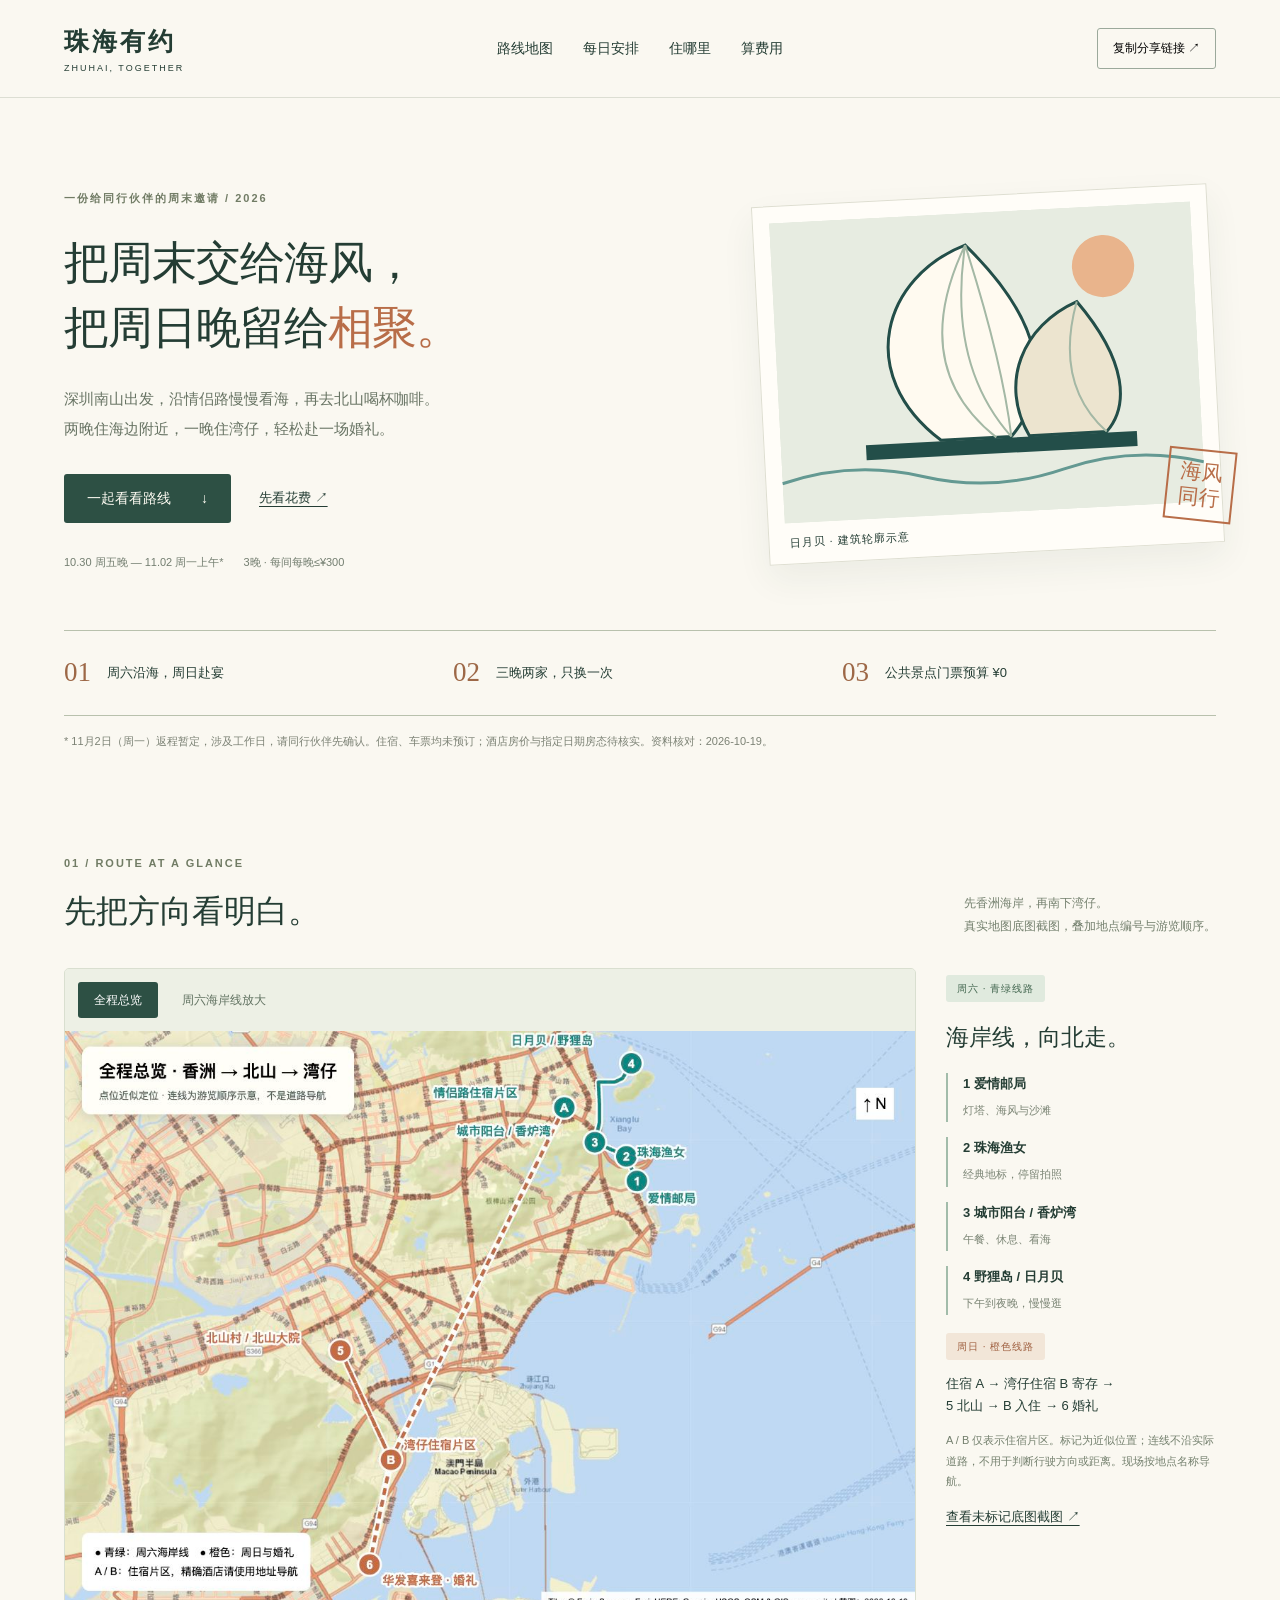
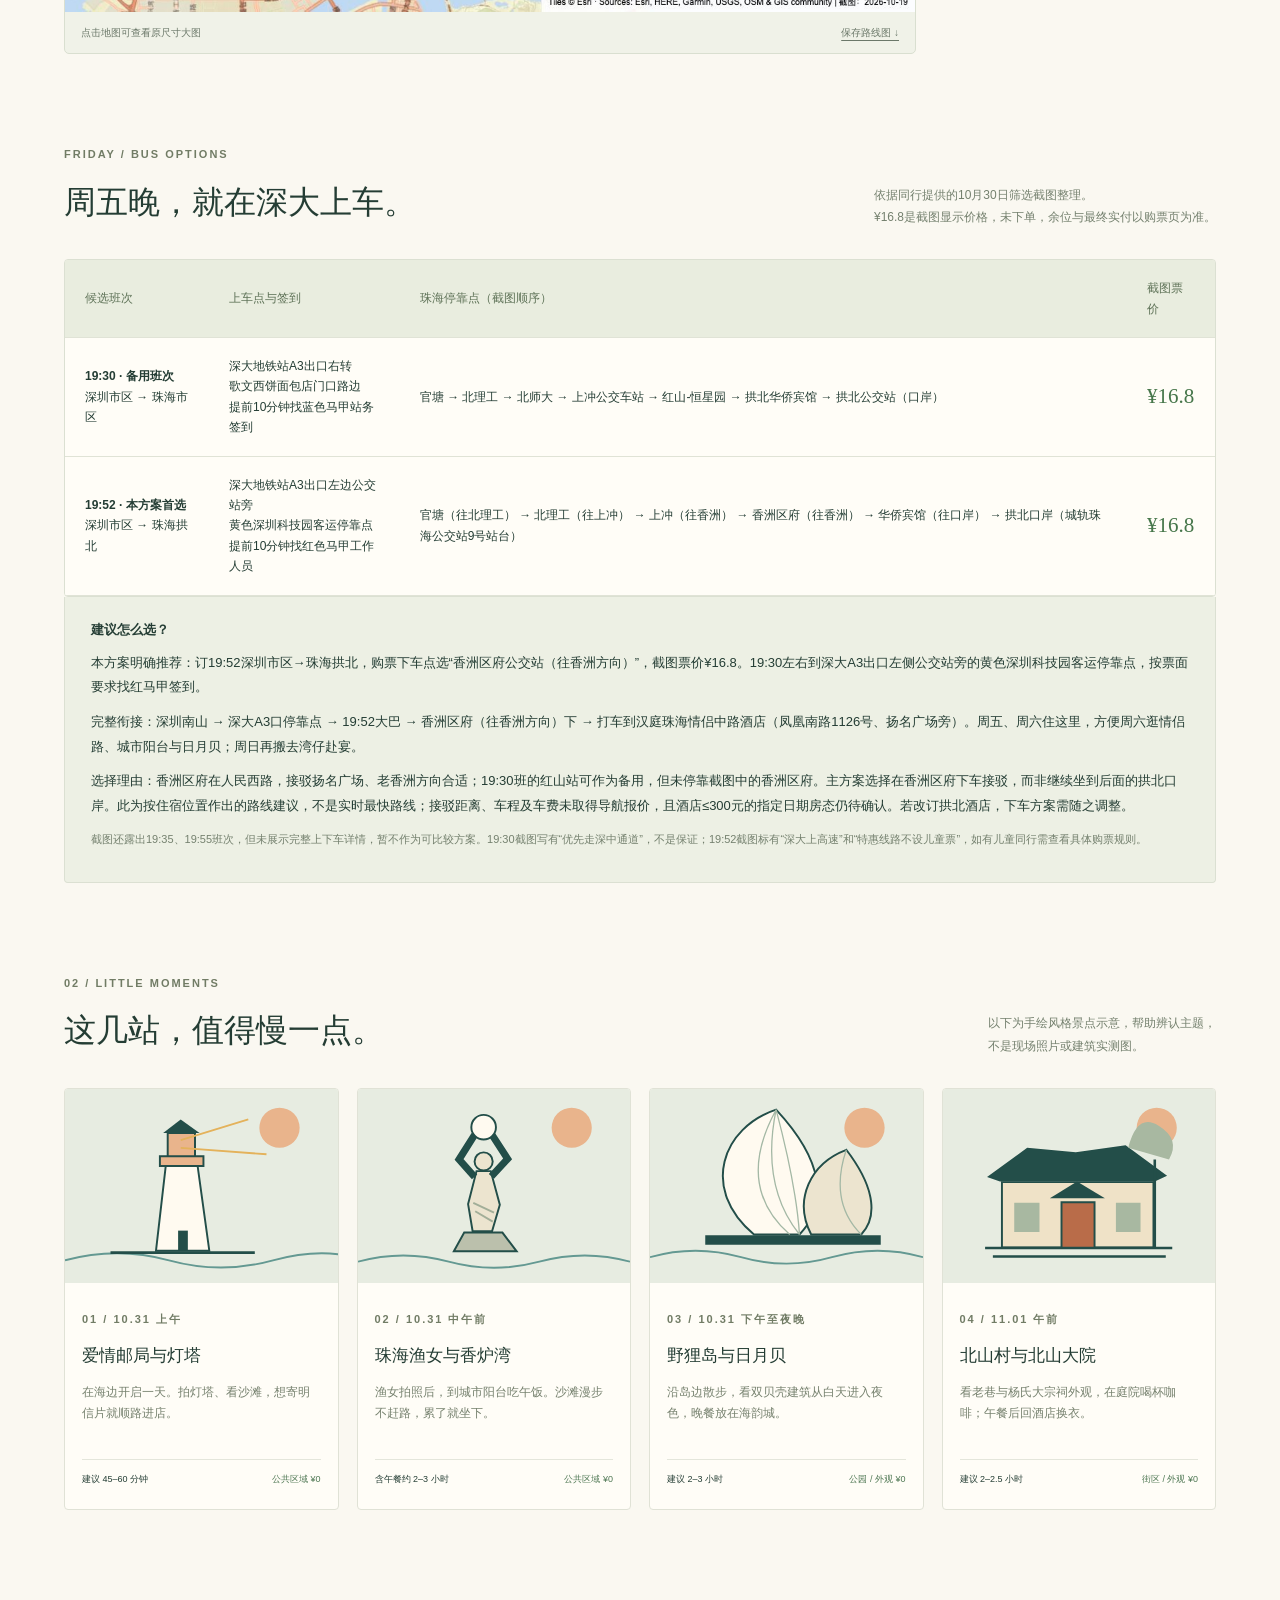
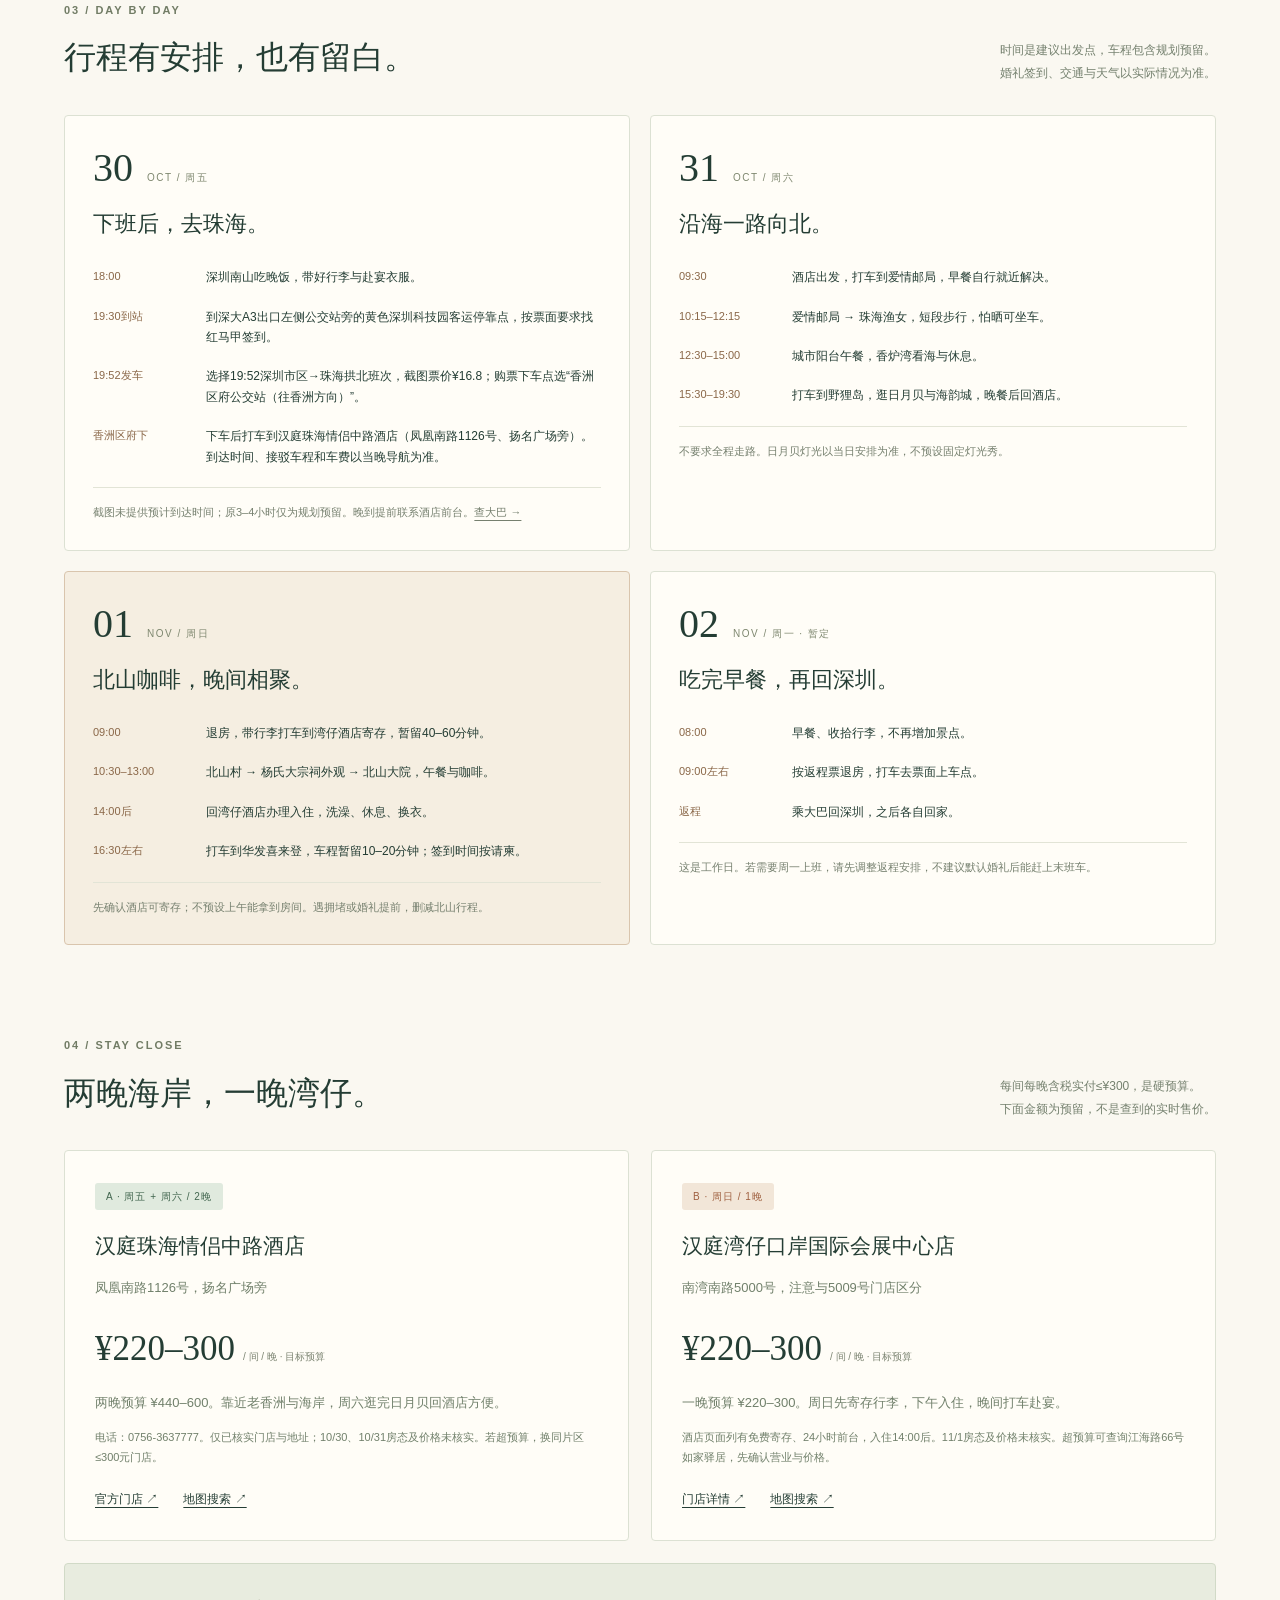
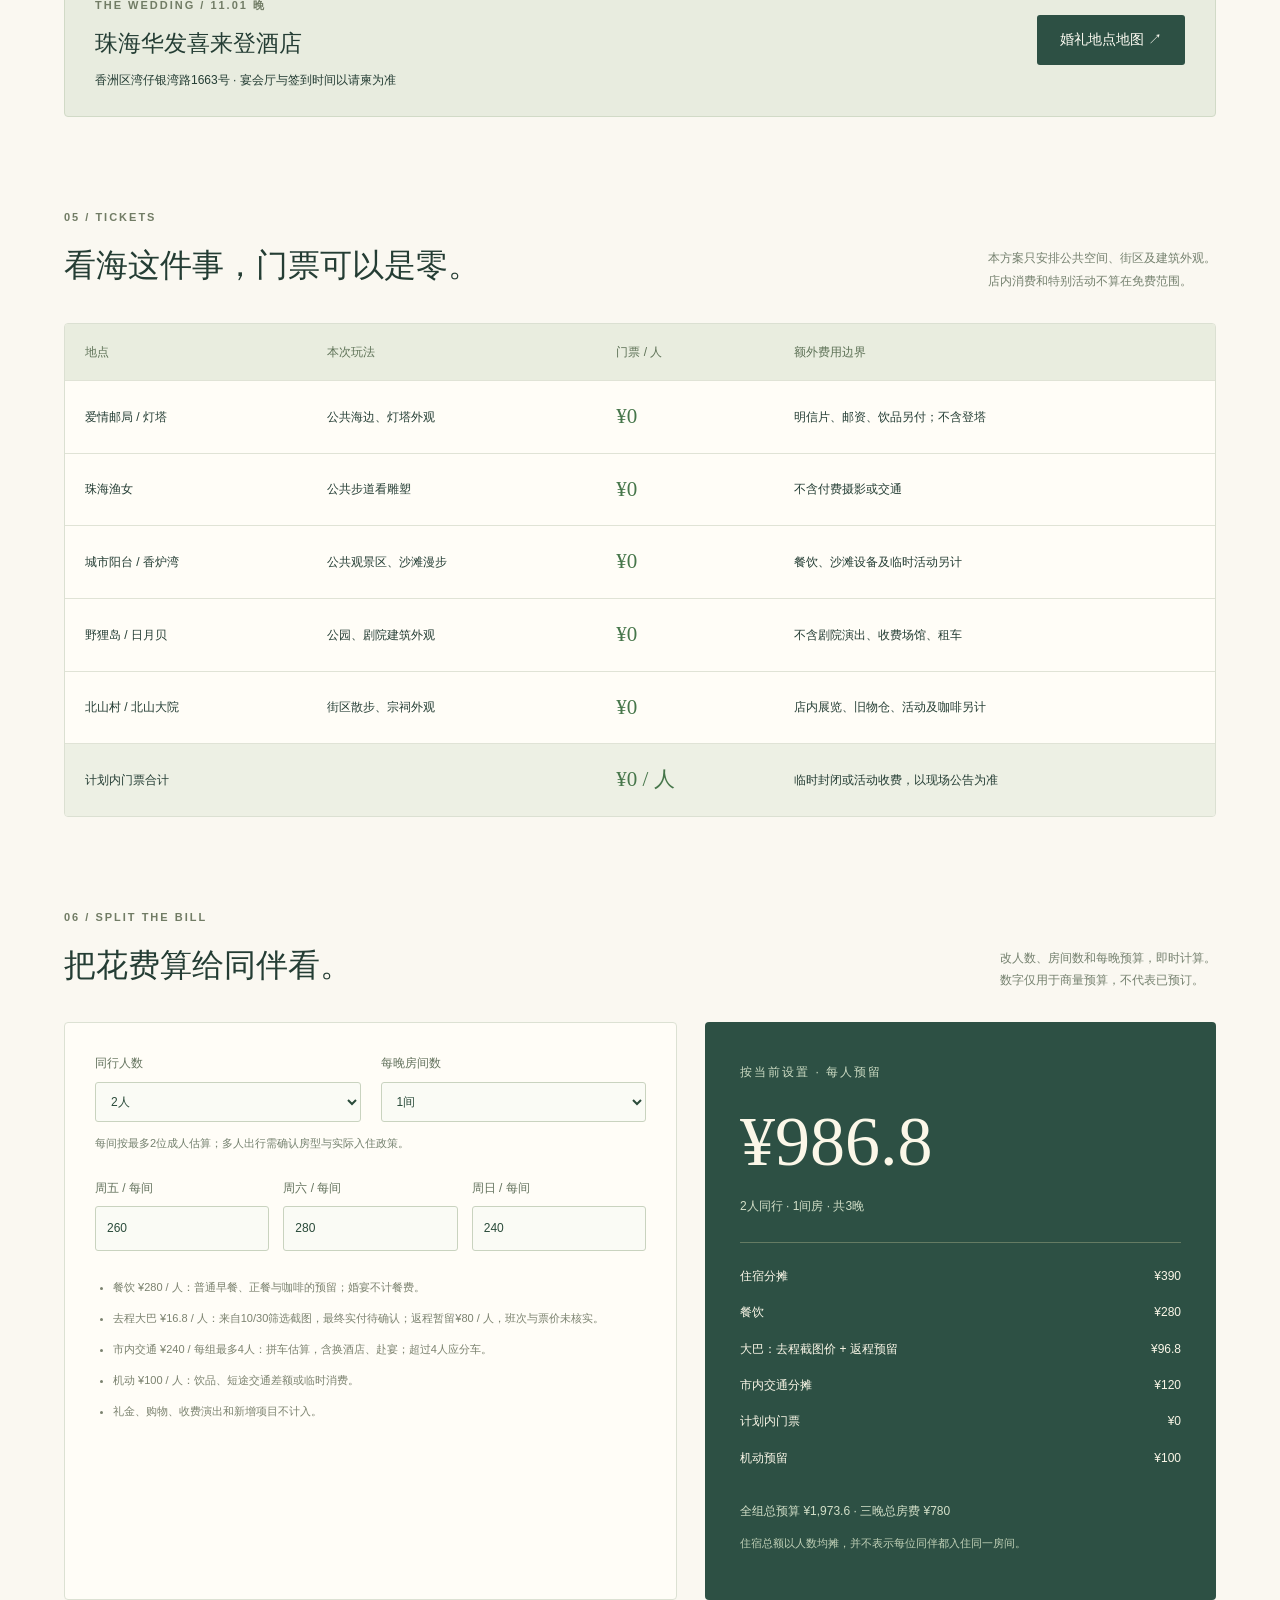
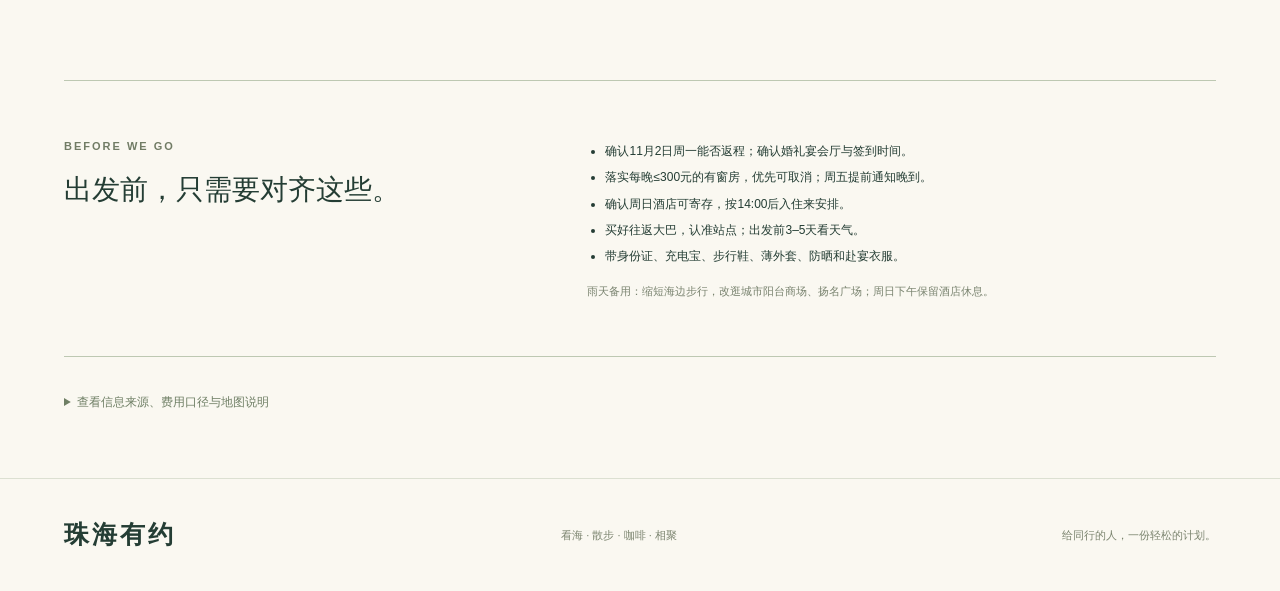
==== commit 745fd769: "Choose 19:52 bus and Xiangzhou district government drop-off for hotel transfer" ====
--- a/index.html
+++ b/index.html
@@ -5,7 +5,7 @@
 <div class="ribbon"><div><b>01</b><span>周六沿海，周日赴宴</span></div><div><b>02</b><span>三晚两家，只换一次</span></div><div><b>03</b><span>公共景点门票预算 ¥0</span></div></div>
 <p class="trip-note">* 11月2日（周一）返程暂定，涉及工作日，请同行伙伴先确认。住宿、车票均未预订；酒店房价与指定日期房态待核实。资料核对：2026-10-19。</p>
 <section id="route"><div class="section-head"><div><p class="eyebrow">01 / ROUTE AT A GLANCE</p><h2>先把方向看明白。</h2></div><p>先香洲海岸，再南下湾仔。<br>真实地图底图截图，叠加地点编号与游览顺序。</p></div><div class="map-layout"><div class="map-frame"><div class="tabs" role="group" aria-label="地图视图"><button class="active" data-map="overview" aria-pressed="true">全程总览</button><button data-map="coast" aria-pressed="false">周六海岸线放大</button></div><a id="map-open" href="assets/map-overview.jpg" target="_blank" rel="noopener"><img id="route-map" src="assets/map-overview.jpg" alt="珠海真实地图截图：青绿标记周六爱情邮局、渔女、城市阳台、日月贝；橙色标记周日湾仔、北山及喜来登婚礼地点。点击查看大图" width="1200" height="820"></a><div class="map-caption"><span>点击地图可查看原尺寸大图</span><a id="map-download" href="assets/map-overview.jpg" download>保存路线图 ↓</a></div></div><aside class="map-aside"><span class="pill">周六 · 青绿线路</span><h3>海岸线，向北走。</h3><ol><li><b>1 爱情邮局</b><span>灯塔、海风与沙滩</span></li><li><b>2 珠海渔女</b><span>经典地标，停留拍照</span></li><li><b>3 城市阳台 / 香炉湾</b><span>午餐、休息、看海</span></li><li><b>4 野狸岛 / 日月贝</b><span>下午到夜晚，慢慢逛</span></li></ol><span class="pill orange">周日 · 橙色线路</span><p>住宿 A → 湾仔住宿 B 寄存 →<br>5 北山 → B 入住 → 6 婚礼</p><p class="small">A / B 仅表示住宿片区。标记为近似位置；连线不沿实际道路，不用于判断行驶方向或距离。现场按地点名称导航。</p><a class="text-link" href="map-base.html">查看未标记底图截图 ↗</a></aside></div></section>
-<section id="bus"><div class="section-head"><div><p class="eyebrow">FRIDAY / BUS OPTIONS</p><h2>周五晚，就在深大上车。</h2></div><p>依据同行提供的10月30日筛选截图整理。<br>¥16.8是截图显示价格，未下单，余位与最终实付以购票页为准。</p></div><div class="table-wrap"><table><thead><tr><th>候选班次</th><th>上车点与签到</th><th>珠海停靠点（截图顺序）</th><th>截图票价</th></tr></thead><tbody><tr><td><b>19:30 · 优先候选</b><br>深圳市区 → 珠海市区</td><td>深大地铁站A3出口右转<br>歌文西饼面包店门口路边<br>提前10分钟找蓝色马甲站务签到</td><td>官塘 → 北理工 → 北师大 → 上冲公交车站 → 红山-恒星园 → 拱北华侨宾馆 → 拱北公交站（口岸）</td><td class="free">¥16.8</td></tr><tr><td><b>19:52 · 晚一点备选</b><br>深圳市区 → 珠海拱北</td><td>深大地铁站A3出口左边公交站旁<br>黄色深圳科技园客运停靠点<br>提前10分钟找红色马甲工作人员</td><td>官塘（往北理工） → 北理工（往上冲） → 上冲（往香洲） → 香洲区府（往香洲） → 华侨宾馆（往口岸） → 拱北口岸（城轨珠海公交站9号站台）</td><td class="free">¥16.8</td></tr></tbody></table></div><div class="bus-note"><b>建议怎么选？</b><p>能从容赶上就优先19:30，同价早22分钟出发；需要多留一点下班、晚饭和接驳时间，则选19:52。建议分别19:10、19:30左右到上车点，给找站和签到留余量。前往站点时按票面定位导航。</p><p>周五酒店在老香洲：先比较19:30班的“红山-恒星园”或19:52班的“香洲区府”下车后到酒店的导航，再决定是否坐到拱北；目前未核实这两站到酒店的实际车程与费用。两班路线与停站不同，较早出发不代表一定较早抵达。</p><p class="small">截图还露出19:35、19:55班次，但未展示完整上下车详情，暂不作为可比较方案。19:30截图写有“优先走深中通道”，不是保证；19:52截图标有“深大上高速”和“特惠线路不设儿童票”，如有儿童同行需查看具体购票规则。</p></div></section>
+<section id="bus"><div class="section-head"><div><p class="eyebrow">FRIDAY / BUS OPTIONS</p><h2>周五晚，就在深大上车。</h2></div><p>依据同行提供的10月30日筛选截图整理。<br>¥16.8是截图显示价格，未下单，余位与最终实付以购票页为准。</p></div><div class="table-wrap"><table><thead><tr><th>候选班次</th><th>上车点与签到</th><th>珠海停靠点（截图顺序）</th><th>截图票价</th></tr></thead><tbody><tr><td><b>19:30 · 备用班次</b><br>深圳市区 → 珠海市区</td><td>深大地铁站A3出口右转<br>歌文西饼面包店门口路边<br>提前10分钟找蓝色马甲站务签到</td><td>官塘 → 北理工 → 北师大 → 上冲公交车站 → 红山-恒星园 → 拱北华侨宾馆 → 拱北公交站（口岸）</td><td class="free">¥16.8</td></tr><tr><td><b>19:52 · 本方案首选</b><br>深圳市区 → 珠海拱北</td><td>深大地铁站A3出口左边公交站旁<br>黄色深圳科技园客运停靠点<br>提前10分钟找红色马甲工作人员</td><td>官塘（往北理工） → 北理工（往上冲） → 上冲（往香洲） → 香洲区府（往香洲） → 华侨宾馆（往口岸） → 拱北口岸（城轨珠海公交站9号站台）</td><td class="free">¥16.8</td></tr></tbody></table></div><div class="bus-note"><b>建议怎么选？</b><p>本方案明确推荐：订19:52深圳市区→珠海拱北，购票下车点选“香洲区府公交站（往香洲方向）”，截图票价¥16.8。19:30左右到深大A3出口左侧公交站旁的黄色深圳科技园客运停靠点，按票面要求找红马甲签到。</p><p>完整衔接：深圳南山 → 深大A3口停靠点 → 19:52大巴 → 香洲区府（往香洲方向）下 → 打车到汉庭珠海情侣中路酒店（凤凰南路1126号、扬名广场旁）。周五、周六住这里，方便周六逛情侣路、城市阳台与日月贝；周日再搬去湾仔赴宴。</p><p>选择理由：香洲区府在人民西路，接驳扬名广场、老香洲方向合适；19:30班的红山站可作为备用，但未停靠截图中的香洲区府。主方案选择在香洲区府下车接驳，而非继续坐到后面的拱北口岸。此为按住宿位置作出的路线建议，不是实时最快路线；接驳距离、车程及车费未取得导航报价，且酒店≤300元的指定日期房态仍待确认。若改订拱北酒店，下车方案需随之调整。</p><p class="small">截图还露出19:35、19:55班次，但未展示完整上下车详情，暂不作为可比较方案。19:30截图写有“优先走深中通道”，不是保证；19:52截图标有“深大上高速”和“特惠线路不设儿童票”，如有儿童同行需查看具体购票规则。</p></div></section>
 <section id="spots"><div class="section-head"><div><p class="eyebrow">02 / LITTLE MOMENTS</p><h2>这几站，值得慢一点。</h2></div><p>以下为手绘风格景点示意，帮助辨认主题，<br>不是现场照片或建筑实测图。</p></div><div class="spot-grid">
 <article class="spot"><img src="assets/lighthouse.svg" alt="爱情邮局白色灯塔轮廓示意" loading="lazy"><div><span class="eyebrow">01 / 10.31 上午</span><h3>爱情邮局与灯塔</h3><p>在海边开启一天。拍灯塔、看沙滩，想寄明信片就顺路进店。</p><div class="spot-foot"><span>建议 45–60 分钟</span><b>公共区域 ¥0</b></div></div></article>
 <article class="spot"><img src="assets/fisher.svg" alt="珠海渔女举珠雕塑轮廓示意" loading="lazy"><div><span class="eyebrow">02 / 10.31 中午前</span><h3>珠海渔女与香炉湾</h3><p>渔女拍照后，到城市阳台吃午饭。沙滩漫步不赶路，累了就坐下。</p><div class="spot-foot"><span>含午餐约 2–3 小时</span><b>公共区域 ¥0</b></div></div></article>
@@ -13,7 +13,7 @@
 <article class="spot"><img src="assets/village.svg" alt="北山岭南老宅与庭院轮廓示意" loading="lazy"><div><span class="eyebrow">04 / 11.01 午前</span><h3>北山村与北山大院</h3><p>看老巷与杨氏大宗祠外观，在庭院喝杯咖啡；午餐后回酒店换衣。</p><div class="spot-foot"><span>建议 2–2.5 小时</span><b>街区 / 外观 ¥0</b></div></div></article>
 </div></section>
 <section id="days"><div class="section-head"><div><p class="eyebrow">03 / DAY BY DAY</p><h2>行程有安排，也有留白。</h2></div><p>时间是建议出发点，车程包含规划预留。<br>婚礼签到、交通与天气以实际情况为准。</p></div><div class="day-grid">
-<article class="day"><div class="day-date"><strong>30</strong><span>OCT / 周五</span></div><h3>下班后，去珠海。</h3><ul><li><time>18:00</time><div>深圳南山吃晚饭，带好行李与赴宴衣服。</div></li><li><time>19:30 优先</time><div>深大地铁站A3出口右转，歌文西饼面包店门口路边上车；截图显示¥16.8。建议19:10到，按票面要求签到。</div></li><li><time>19:52 备选</time><div>深大A3出口左侧公交站旁，黄色深圳科技园客运停靠点。与19:30班上车点不同，别站错一侧。</div></li><li><time>抵达后</time><div>按实际下车站打车到情侣中路酒店，办理晚到入住。</div></li></ul><p class="day-tip">截图未提供预计到达时间；原3–4小时仅为规划预留。晚到提前联系酒店前台。<a href="https://citybus.dudubashi.com/routes/shenzhen-to-zhuhai" target="_blank" rel="noopener">查大巴 →</a></p></article>
+<article class="day"><div class="day-date"><strong>30</strong><span>OCT / 周五</span></div><h3>下班后，去珠海。</h3><ul><li><time>18:00</time><div>深圳南山吃晚饭，带好行李与赴宴衣服。</div></li><li><time>19:30到站</time><div>到深大A3出口左侧公交站旁的黄色深圳科技园客运停靠点，按票面要求找红马甲签到。</div></li><li><time>19:52发车</time><div>选择19:52深圳市区→珠海拱北班次，截图票价¥16.8；购票下车点选“香洲区府公交站（往香洲方向）”。</div></li><li><time>香洲区府下</time><div>下车后打车到汉庭珠海情侣中路酒店（凤凰南路1126号、扬名广场旁）。到达时间、接驳车程和车费以当晚导航为准。</div></li></ul><p class="day-tip">截图未提供预计到达时间；原3–4小时仅为规划预留。晚到提前联系酒店前台。<a href="https://citybus.dudubashi.com/routes/shenzhen-to-zhuhai" target="_blank" rel="noopener">查大巴 →</a></p></article>
 <article class="day"><div class="day-date"><strong>31</strong><span>OCT / 周六</span></div><h3>沿海一路向北。</h3><ul><li><time>09:30</time><div>酒店出发，打车到爱情邮局，早餐自行就近解决。</div></li><li><time>10:15–12:15</time><div>爱情邮局 → 珠海渔女，短段步行，怕晒可坐车。</div></li><li><time>12:30–15:00</time><div>城市阳台午餐，香炉湾看海与休息。</div></li><li><time>15:30–19:30</time><div>打车到野狸岛，逛日月贝与海韵城，晚餐后回酒店。</div></li></ul><p class="day-tip">不要求全程走路。日月贝灯光以当日安排为准，不预设固定灯光秀。</p></article>
 <article class="day wedding-day"><div class="day-date"><strong>01</strong><span>NOV / 周日</span></div><h3>北山咖啡，晚间相聚。</h3><ul><li><time>09:00</time><div>退房，带行李打车到湾仔酒店寄存，暂留40–60分钟。</div></li><li><time>10:30–13:00</time><div>北山村 → 杨氏大宗祠外观 → 北山大院，午餐与咖啡。</div></li><li><time>14:00后</time><div>回湾仔酒店办理入住，洗澡、休息、换衣。</div></li><li><time>16:30左右</time><div>打车到华发喜来登，车程暂留10–20分钟；签到时间按请柬。</div></li></ul><p class="day-tip">先确认酒店可寄存；不预设上午能拿到房间。遇拥堵或婚礼提前，删减北山行程。</p></article>
 <article class="day"><div class="day-date"><strong>02</strong><span>NOV / 周一 · 暂定</span></div><h3>吃完早餐，再回深圳。</h3><ul><li><time>08:00</time><div>早餐、收拾行李，不再增加景点。</div></li><li><time>09:00左右</time><div>按返程票退房，打车去票面上车点。</div></li><li><time>返程</time><div>乘大巴回深圳，之后各自回家。</div></li></ul><p class="day-tip">这是工作日。若需要周一上班，请先调整返程安排，不建议默认婚礼后能赶上末班车。</p></article>
@@ -22,5 +22,5 @@
 <section id="tickets"><div class="section-head"><div><p class="eyebrow">05 / TICKETS</p><h2>看海这件事，门票可以是零。</h2></div><p>本方案只安排公共空间、街区及建筑外观。<br>店内消费和特别活动不算在免费范围。</p></div><div class="table-wrap"><table><thead><tr><th>地点</th><th>本次玩法</th><th>门票 / 人</th><th>额外费用边界</th></tr></thead><tbody><tr><td>爱情邮局 / 灯塔</td><td>公共海边、灯塔外观</td><td class="free">¥0</td><td>明信片、邮资、饮品另付；不含登塔</td></tr><tr><td>珠海渔女</td><td>公共步道看雕塑</td><td class="free">¥0</td><td>不含付费摄影或交通</td></tr><tr><td>城市阳台 / 香炉湾</td><td>公共观景区、沙滩漫步</td><td class="free">¥0</td><td>餐饮、沙滩设备及临时活动另计</td></tr><tr><td>野狸岛 / 日月贝</td><td>公园、剧院建筑外观</td><td class="free">¥0</td><td>不含剧院演出、收费场馆、租车</td></tr><tr><td>北山村 / 北山大院</td><td>街区散步、宗祠外观</td><td class="free">¥0</td><td>店内展览、旧物仓、活动及咖啡另计</td></tr></tbody><tfoot><tr><th colspan="2">计划内门票合计</th><td class="free">¥0 / 人</td><td>临时封闭或活动收费，以现场公告为准</td></tr></tfoot></table></div></section>
 <section id="budget"><div class="section-head"><div><p class="eyebrow">06 / SPLIT THE BILL</p><h2>把花费算给同伴看。</h2></div><p>改人数、房间数和每晚预算，即时计算。<br>数字仅用于商量预算，不代表已预订。</p></div><div class="budget-layout"><div class="budget-controls"><div class="control-row"><label>同行人数<select id="people"><option value="1">1人</option><option value="2" selected>2人</option><option value="3">3人</option><option value="4">4人</option></select></label><label>每晚房间数<select id="rooms"><option value="1" selected>1间</option><option value="2">2间</option><option value="3">3间</option><option value="4">4间</option></select></label></div><p class="small">每间按最多2位成人估算；多人出行需确认房型与实际入住政策。</p><div class="night-inputs"><label>周五 / 每间<input id="fri" type="number" min="0" max="300" value="260" step="10"></label><label>周六 / 每间<input id="sat" type="number" min="0" max="300" value="280" step="10"></label><label>周日 / 每间<input id="sun" type="number" min="0" max="300" value="240" step="10"></label></div><p id="budget-warning" role="status" class="warning" hidden></p><ul class="assumptions"><li>餐饮 ¥280 / 人：普通早餐、正餐与咖啡的预留；婚宴不计餐费。</li><li>去程大巴 ¥16.8 / 人：来自10/30筛选截图，最终实付待确认；返程暂留¥80 / 人，班次与票价未核实。</li><li>市内交通 ¥240 / 每组最多4人：拼车估算，含换酒店、赴宴；超过4人应分车。</li><li>机动 ¥100 / 人：饮品、短途交通差额或临时消费。</li><li>礼金、购物、收费演出和新增项目不计入。</li></ul></div><div class="budget-result" aria-live="polite"><span>按当前设置 · 每人预留</span><div class="total" id="per-person">¥986.8</div><p id="summary">2人同行 · 1间房 · 共3晚</p><dl><div><dt>住宿分摊</dt><dd id="room-share">¥390</dd></div><div><dt>餐饮</dt><dd>¥280</dd></div><div><dt>大巴：去程截图价 + 返程预留</dt><dd>¥96.8</dd></div><div><dt>市内交通分摊</dt><dd id="taxi-share">¥120</dd></div><div><dt>计划内门票</dt><dd>¥0</dd></div><div><dt>机动预留</dt><dd>¥100</dd></div></dl><p id="group-total">全组总预算 ¥1,973.6 · 三晚总房费 ¥780</p><p class="small">住宿总额以人数均摊，并不表示每位同伴都入住同一房间。</p></div></div></section>
 <section class="prep"><div><p class="eyebrow">BEFORE WE GO</p><h2>出发前，只需要对齐这些。</h2></div><div><ul><li>确认11月2日周一能否返程；确认婚礼宴会厅与签到时间。</li><li>落实每晚≤300元的有窗房，优先可取消；周五提前通知晚到。</li><li>确认周日酒店可寄存，按14:00后入住来安排。</li><li>买好往返大巴，认准站点；出发前3–5天看天气。</li><li>带身份证、充电宝、步行鞋、薄外套、防晒和赴宴衣服。</li></ul><p>雨天备用：缩短海边步行，改逛城市阳台商场、扬名广场；周日下午保留酒店休息。</p></div></section>
-<details class="sources"><summary>查看信息来源、费用口径与地图说明</summary><div><p>核对日期：2026-10-19。酒店是推荐候选，预算不是实时询价；车次、票价、天气、景点当日开放仍需出发前确认。</p><ul><li>同行提供的购票截图：日期选中10月30日周五；完整展示19:30、19:52两班及¥16.8票价，页面标注数据来源“车盈网”。仅为截图时状态，不代表已出票或实时余位。</li><li><a href="https://m.huazhu.com/Hotel/Detail/5190003" target="_blank" rel="noopener">华住：情侣中路汉庭门店与地址</a></li><li><a href="https://hotels.corporatetravel.ctrip.com/hotels/131944009.html" target="_blank" rel="noopener">携程：湾仔口岸汉庭地址、寄存与入住政策</a></li><li><a href="https://www.marriott.com.cn/hotels/zuhzs-sheraton-zhuhai-hotel/overview/" target="_blank" rel="noopener">万豪：珠海华发喜来登官方位置</a></li><li><a href="https://zh.bendibao.com/tour/202447/94227.shtm" target="_blank" rel="noopener">珠海本地宝：北山大院免费游玩信息</a>；店内空间或活动可能另收费</li><li><a href="https://chinatripprimer.com/zhuhai/attractions/zh-lovers-road" target="_blank" rel="noopener">情侣路公共空间免费游览参考</a>；非景区当日公告</li><li><a href="https://www.mywaychina.com/destinations/zhuhai/attractions/sun-moon-shell-theatre" target="_blank" rel="noopener">日月贝外观与演出票区别参考</a>；未采用该页面演出价格与时间</li><li><a href="https://citybus.dudubashi.com/routes/shenzhen-to-zhuhai" target="_blank" rel="noopener">大巴查询入口</a>：公开站点集合不能证明指定日期有班次</li></ul><p>地图：Tiles © Esri · Sources: Esri, HERE, Garmin, USGS, Intermap, INCREMENT P, NRCan, Esri Japan, METI, Esri China (Hong Kong), Esri Korea, Esri (Thailand), NGCC, (c) OpenStreetMap contributors, and the GIS User Community。<a href="https://services.arcgisonline.com/ArcGIS/rest/services/World_Street_Map/MapServer" target="_blank" rel="noopener">底图服务与完整来源</a>。以Esri World Street Map真实地图瓦片制作底图并截取网页，再叠加近似点位、编号与游览顺序。点位来源包含公开地图数据；高德点位转换后近似标注。住宿用片区标记，未声称酒店门口精确定位。公共景点线路不等于驾车或步行路线；跨河、桥梁和道路通行以实时导航为准。</p><p>景点示意为原创SVG轮廓插画，不是实景照片。公开页面仅保留“深圳南山”出发，不含个人住址或婚礼参与人信息。</p></div></details>
+<details class="sources"><summary>查看信息来源、费用口径与地图说明</summary><div><p>核对日期：2026-10-19。酒店是推荐候选，预算不是实时询价；车次、票价、天气、景点当日开放仍需出发前确认。</p><ul><li><a href="https://m.city8.com/zh/transport/85brjy705w3ab064ca" target="_blank" rel="noopener">香洲区府站位置参考</a>；结合酒店官方凤凰南路1126号地址，选择香洲区府下车后打车接驳。未取得实时导航报价。</li><li>同行提供的购票截图：日期选中10月30日周五；完整展示19:30、19:52两班及¥16.8票价，页面标注数据来源“车盈网”。仅为截图时状态，不代表已出票或实时余位。</li><li><a href="https://m.huazhu.com/Hotel/Detail/5190003" target="_blank" rel="noopener">华住：情侣中路汉庭门店与地址</a></li><li><a href="https://hotels.corporatetravel.ctrip.com/hotels/131944009.html" target="_blank" rel="noopener">携程：湾仔口岸汉庭地址、寄存与入住政策</a></li><li><a href="https://www.marriott.com.cn/hotels/zuhzs-sheraton-zhuhai-hotel/overview/" target="_blank" rel="noopener">万豪：珠海华发喜来登官方位置</a></li><li><a href="https://zh.bendibao.com/tour/202447/94227.shtm" target="_blank" rel="noopener">珠海本地宝：北山大院免费游玩信息</a>；店内空间或活动可能另收费</li><li><a href="https://chinatripprimer.com/zhuhai/attractions/zh-lovers-road" target="_blank" rel="noopener">情侣路公共空间免费游览参考</a>；非景区当日公告</li><li><a href="https://www.mywaychina.com/destinations/zhuhai/attractions/sun-moon-shell-theatre" target="_blank" rel="noopener">日月贝外观与演出票区别参考</a>；未采用该页面演出价格与时间</li><li><a href="https://citybus.dudubashi.com/routes/shenzhen-to-zhuhai" target="_blank" rel="noopener">大巴查询入口</a>：公开站点集合不能证明指定日期有班次</li></ul><p>地图：Tiles © Esri · Sources: Esri, HERE, Garmin, USGS, Intermap, INCREMENT P, NRCan, Esri Japan, METI, Esri China (Hong Kong), Esri Korea, Esri (Thailand), NGCC, (c) OpenStreetMap contributors, and the GIS User Community。<a href="https://services.arcgisonline.com/ArcGIS/rest/services/World_Street_Map/MapServer" target="_blank" rel="noopener">底图服务与完整来源</a>。以Esri World Street Map真实地图瓦片制作底图并截取网页，再叠加近似点位、编号与游览顺序。点位来源包含公开地图数据；高德点位转换后近似标注。住宿用片区标记，未声称酒店门口精确定位。公共景点线路不等于驾车或步行路线；跨河、桥梁和道路通行以实时导航为准。</p><p>景点示意为原创SVG轮廓插画，不是实景照片。公开页面仅保留“深圳南山”出发，不含个人住址或婚礼参与人信息。</p></div></details>
 </main><footer><a class="brand" href="#">珠海有约</a><p>看海 · 散步 · 咖啡 · 相聚</p><span>给同行的人，一份轻松的计划。</span></footer><div id="toast" role="status" hidden></div></body></html>
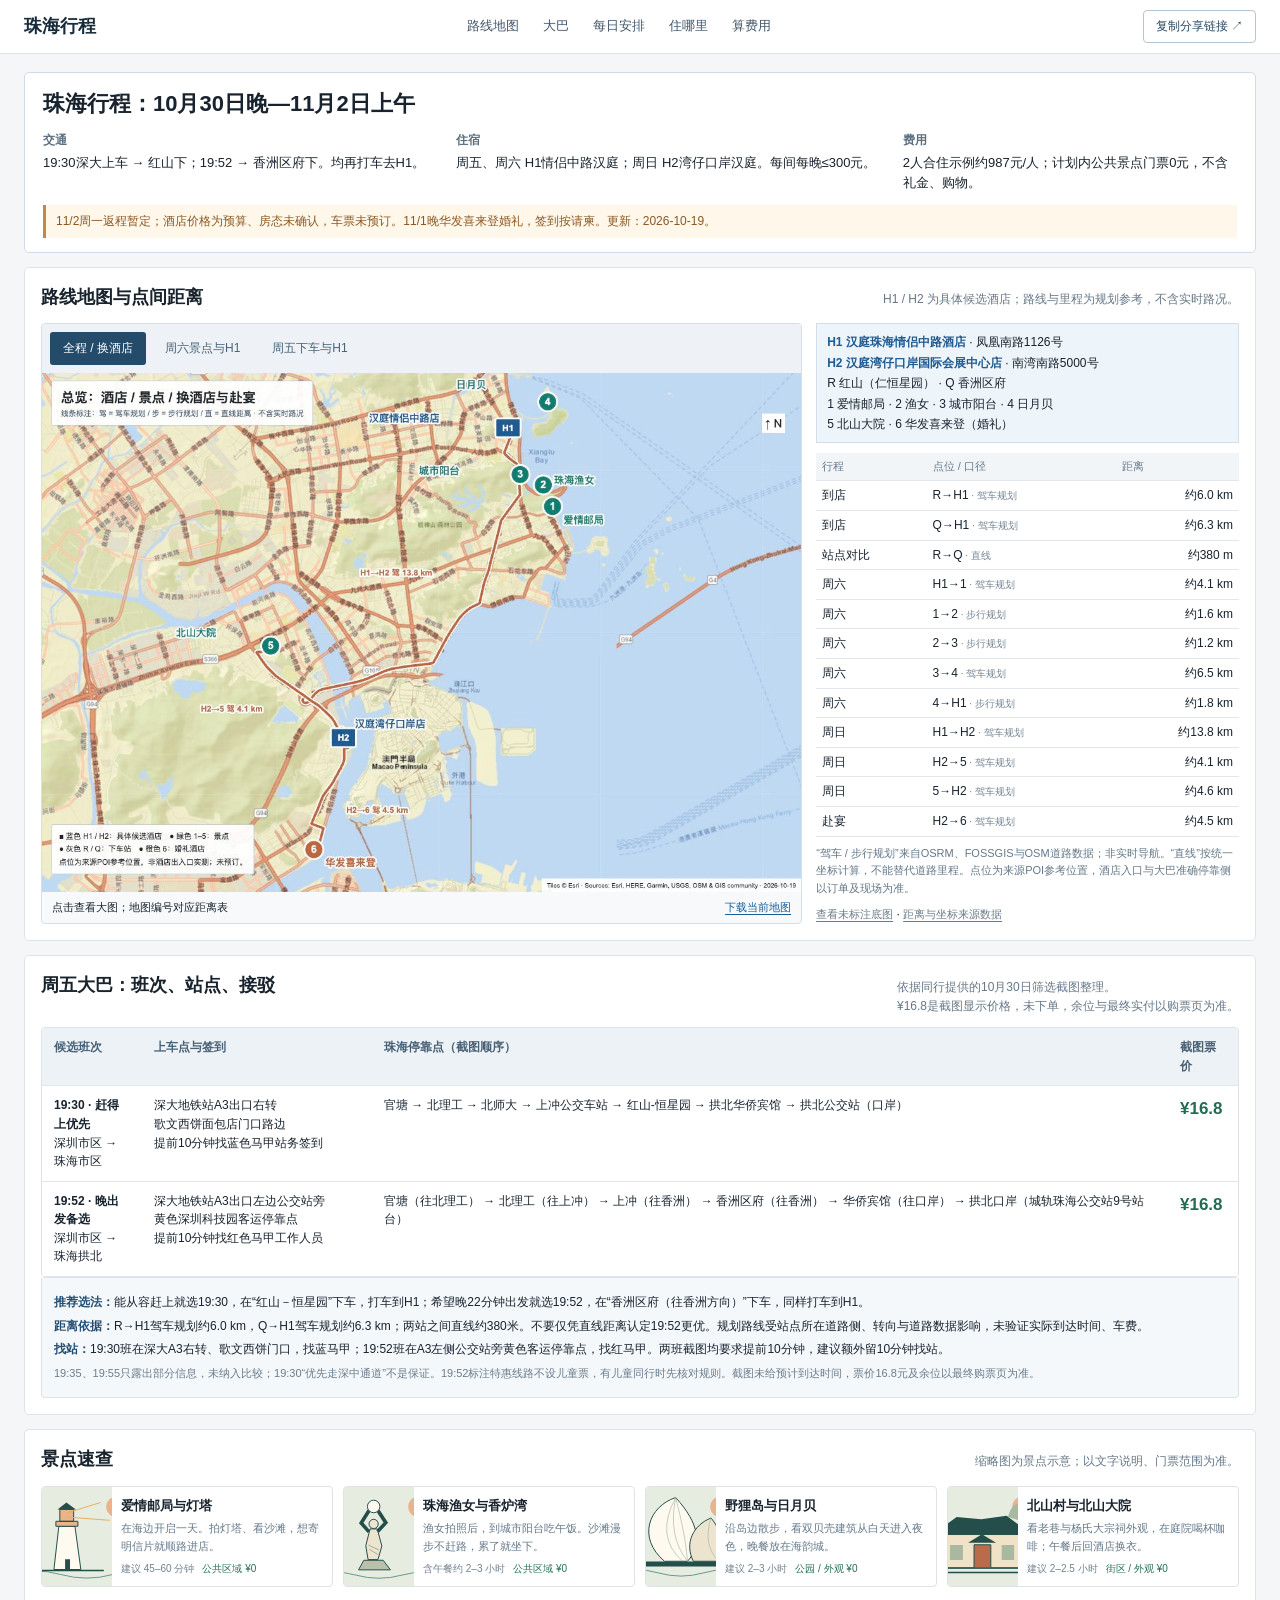
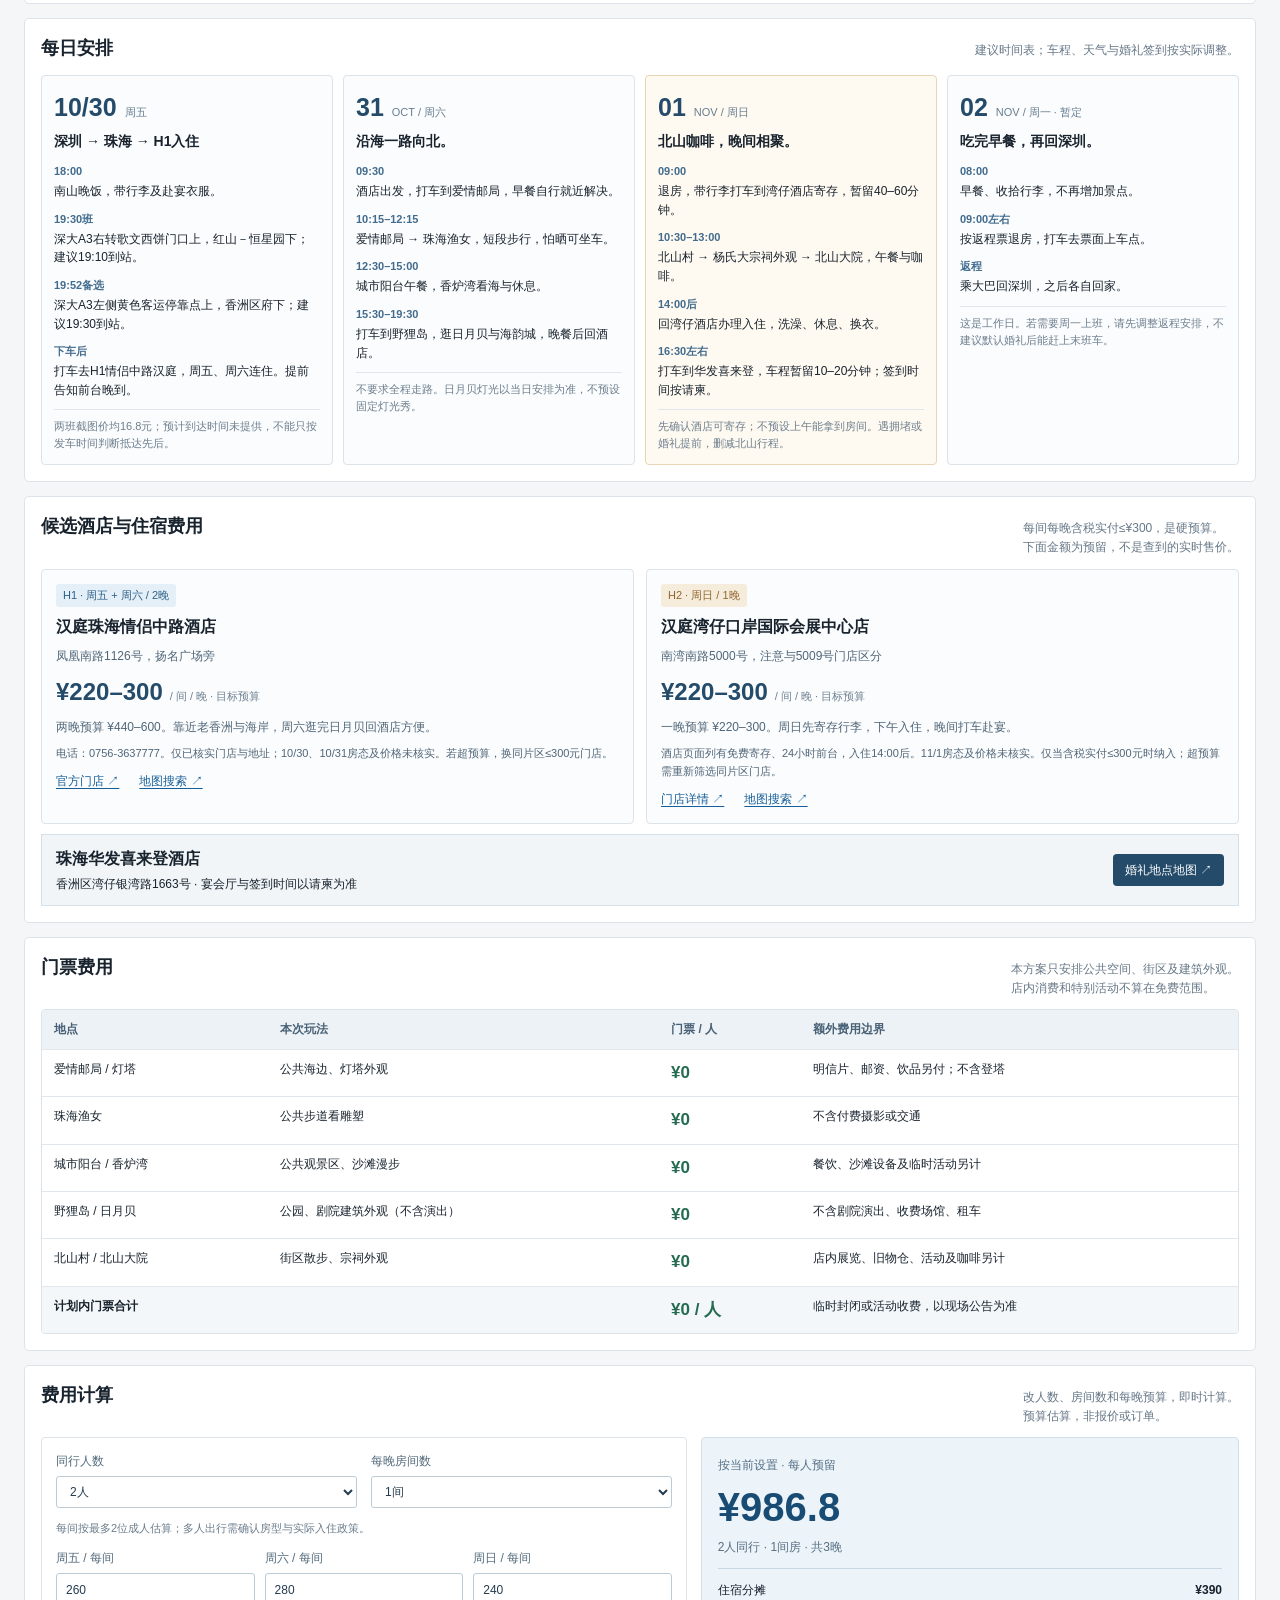
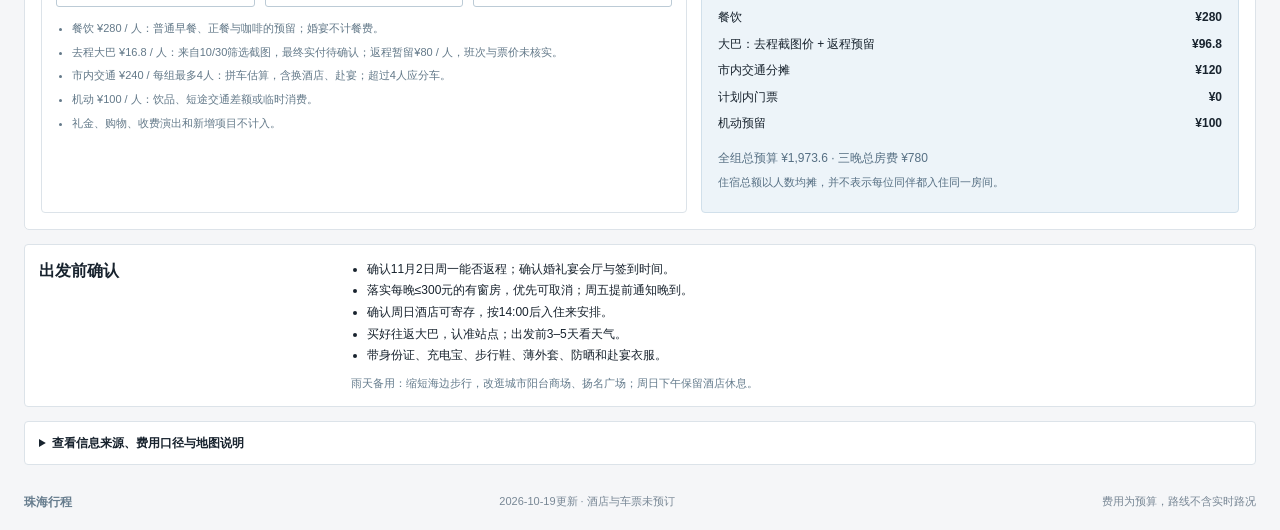
==== commit 48f43218: "Remove cover and add compact itinerary with hotel pins and routed distances" ====
--- a/index.html
+++ b/index.html
@@ -1,26 +1,24 @@
 <!doctype html>
-<html lang="zh-CN"><head><meta charset="utf-8"><meta name="viewport" content="width=device-width,initial-scale=1"><meta name="theme-color" content="#254c43"><meta name="description" content="2026年10月30日晚至11月2日，深圳出发的珠海周末旅行计划：真实地图截图与路线标记、景点示意、每晚300元以内住宿预算及费用计算。"><title>珠海有约｜海边两日与一场婚礼</title><link rel="icon" href="assets/shell.svg" type="image/svg+xml"><link rel="stylesheet" href="style.css"><script src="app.js" defer></script></head>
-<body><header><a class="brand" href="#">珠海有约<span>ZHUHAI, TOGETHER</span></a><nav aria-label="页面导航"><a href="#route">路线地图</a><a href="#days">每日安排</a><a href="#stay">住哪里</a><a href="#budget">算费用</a></nav><button class="share" id="share">复制分享链接 ↗</button></header>
-<main><section class="hero"><div><p class="eyebrow">一份给同行伙伴的周末邀请 / 2026</p><h1>把周末交给海风，<br>把周日晚留给<span>相聚。</span></h1><p class="intro">深圳南山出发，沿情侣路慢慢看海，再去北山喝杯咖啡。<br class="desktop">两晚住海边附近，一晚住湾仔，轻松赴一场婚礼。</p><div class="hero-actions"><a class="button" href="#route">一起看看路线 <span>↓</span></a><a class="text-link" href="#budget">先看花费 ↗</a></div><div class="hero-meta"><span>10.30 周五晚 — 11.02 周一上午*</span><span>3晚 · 每间每晚≤¥300</span></div></div><div class="hero-art"><img src="assets/shell.svg" alt="日月贝双贝壳建筑轮廓示意"><span class="art-note">日月贝 · 建筑轮廓示意</span><span class="stamp">海风<br>同行</span></div></section>
-<div class="ribbon"><div><b>01</b><span>周六沿海，周日赴宴</span></div><div><b>02</b><span>三晚两家，只换一次</span></div><div><b>03</b><span>公共景点门票预算 ¥0</span></div></div>
-<p class="trip-note">* 11月2日（周一）返程暂定，涉及工作日，请同行伙伴先确认。住宿、车票均未预订；酒店房价与指定日期房态待核实。资料核对：2026-10-19。</p>
-<section id="route"><div class="section-head"><div><p class="eyebrow">01 / ROUTE AT A GLANCE</p><h2>先把方向看明白。</h2></div><p>先香洲海岸，再南下湾仔。<br>真实地图底图截图，叠加地点编号与游览顺序。</p></div><div class="map-layout"><div class="map-frame"><div class="tabs" role="group" aria-label="地图视图"><button class="active" data-map="overview" aria-pressed="true">全程总览</button><button data-map="coast" aria-pressed="false">周六海岸线放大</button></div><a id="map-open" href="assets/map-overview.jpg" target="_blank" rel="noopener"><img id="route-map" src="assets/map-overview.jpg" alt="珠海真实地图截图：青绿标记周六爱情邮局、渔女、城市阳台、日月贝；橙色标记周日湾仔、北山及喜来登婚礼地点。点击查看大图" width="1200" height="820"></a><div class="map-caption"><span>点击地图可查看原尺寸大图</span><a id="map-download" href="assets/map-overview.jpg" download>保存路线图 ↓</a></div></div><aside class="map-aside"><span class="pill">周六 · 青绿线路</span><h3>海岸线，向北走。</h3><ol><li><b>1 爱情邮局</b><span>灯塔、海风与沙滩</span></li><li><b>2 珠海渔女</b><span>经典地标，停留拍照</span></li><li><b>3 城市阳台 / 香炉湾</b><span>午餐、休息、看海</span></li><li><b>4 野狸岛 / 日月贝</b><span>下午到夜晚，慢慢逛</span></li></ol><span class="pill orange">周日 · 橙色线路</span><p>住宿 A → 湾仔住宿 B 寄存 →<br>5 北山 → B 入住 → 6 婚礼</p><p class="small">A / B 仅表示住宿片区。标记为近似位置；连线不沿实际道路，不用于判断行驶方向或距离。现场按地点名称导航。</p><a class="text-link" href="map-base.html">查看未标记底图截图 ↗</a></aside></div></section>
-<section id="bus"><div class="section-head"><div><p class="eyebrow">FRIDAY / BUS OPTIONS</p><h2>周五晚，就在深大上车。</h2></div><p>依据同行提供的10月30日筛选截图整理。<br>¥16.8是截图显示价格，未下单，余位与最终实付以购票页为准。</p></div><div class="table-wrap"><table><thead><tr><th>候选班次</th><th>上车点与签到</th><th>珠海停靠点（截图顺序）</th><th>截图票价</th></tr></thead><tbody><tr><td><b>19:30 · 备用班次</b><br>深圳市区 → 珠海市区</td><td>深大地铁站A3出口右转<br>歌文西饼面包店门口路边<br>提前10分钟找蓝色马甲站务签到</td><td>官塘 → 北理工 → 北师大 → 上冲公交车站 → 红山-恒星园 → 拱北华侨宾馆 → 拱北公交站（口岸）</td><td class="free">¥16.8</td></tr><tr><td><b>19:52 · 本方案首选</b><br>深圳市区 → 珠海拱北</td><td>深大地铁站A3出口左边公交站旁<br>黄色深圳科技园客运停靠点<br>提前10分钟找红色马甲工作人员</td><td>官塘（往北理工） → 北理工（往上冲） → 上冲（往香洲） → 香洲区府（往香洲） → 华侨宾馆（往口岸） → 拱北口岸（城轨珠海公交站9号站台）</td><td class="free">¥16.8</td></tr></tbody></table></div><div class="bus-note"><b>建议怎么选？</b><p>本方案明确推荐：订19:52深圳市区→珠海拱北，购票下车点选“香洲区府公交站（往香洲方向）”，截图票价¥16.8。19:30左右到深大A3出口左侧公交站旁的黄色深圳科技园客运停靠点，按票面要求找红马甲签到。</p><p>完整衔接：深圳南山 → 深大A3口停靠点 → 19:52大巴 → 香洲区府（往香洲方向）下 → 打车到汉庭珠海情侣中路酒店（凤凰南路1126号、扬名广场旁）。周五、周六住这里，方便周六逛情侣路、城市阳台与日月贝；周日再搬去湾仔赴宴。</p><p>选择理由：香洲区府在人民西路，接驳扬名广场、老香洲方向合适；19:30班的红山站可作为备用，但未停靠截图中的香洲区府。主方案选择在香洲区府下车接驳，而非继续坐到后面的拱北口岸。此为按住宿位置作出的路线建议，不是实时最快路线；接驳距离、车程及车费未取得导航报价，且酒店≤300元的指定日期房态仍待确认。若改订拱北酒店，下车方案需随之调整。</p><p class="small">截图还露出19:35、19:55班次，但未展示完整上下车详情，暂不作为可比较方案。19:30截图写有“优先走深中通道”，不是保证；19:52截图标有“深大上高速”和“特惠线路不设儿童票”，如有儿童同行需查看具体购票规则。</p></div></section>
-<section id="spots"><div class="section-head"><div><p class="eyebrow">02 / LITTLE MOMENTS</p><h2>这几站，值得慢一点。</h2></div><p>以下为手绘风格景点示意，帮助辨认主题，<br>不是现场照片或建筑实测图。</p></div><div class="spot-grid">
-<article class="spot"><img src="assets/lighthouse.svg" alt="爱情邮局白色灯塔轮廓示意" loading="lazy"><div><span class="eyebrow">01 / 10.31 上午</span><h3>爱情邮局与灯塔</h3><p>在海边开启一天。拍灯塔、看沙滩，想寄明信片就顺路进店。</p><div class="spot-foot"><span>建议 45–60 分钟</span><b>公共区域 ¥0</b></div></div></article>
-<article class="spot"><img src="assets/fisher.svg" alt="珠海渔女举珠雕塑轮廓示意" loading="lazy"><div><span class="eyebrow">02 / 10.31 中午前</span><h3>珠海渔女与香炉湾</h3><p>渔女拍照后，到城市阳台吃午饭。沙滩漫步不赶路，累了就坐下。</p><div class="spot-foot"><span>含午餐约 2–3 小时</span><b>公共区域 ¥0</b></div></div></article>
-<article class="spot"><img src="assets/shell.svg" alt="日月贝歌剧院双贝壳轮廓示意" loading="lazy"><div><span class="eyebrow">03 / 10.31 下午至夜晚</span><h3>野狸岛与日月贝</h3><p>沿岛边散步，看双贝壳建筑从白天进入夜色，晚餐放在海韵城。</p><div class="spot-foot"><span>建议 2–3 小时</span><b>公园 / 外观 ¥0</b></div></div></article>
-<article class="spot"><img src="assets/village.svg" alt="北山岭南老宅与庭院轮廓示意" loading="lazy"><div><span class="eyebrow">04 / 11.01 午前</span><h3>北山村与北山大院</h3><p>看老巷与杨氏大宗祠外观，在庭院喝杯咖啡；午餐后回酒店换衣。</p><div class="spot-foot"><span>建议 2–2.5 小时</span><b>街区 / 外观 ¥0</b></div></div></article>
+<html lang="zh-CN"><head><meta charset="utf-8"><meta name="viewport" content="width=device-width,initial-scale=1"><meta name="theme-color" content="#254c43"><meta name="description" content="2026年10月30日晚至11月2日，深圳出发的珠海周末旅行计划：真实地图截图与路线标记、景点示意、每晚300元以内住宿预算及费用计算。"><title>珠海行程｜10/30—11/2｜交通、酒店与距离</title><link rel="icon" href="assets/shell.svg" type="image/svg+xml"><link rel="stylesheet" href="style.css"><script src="app.js" defer></script></head>
+<body><header><a class="brand" href="#">珠海行程</a><nav aria-label="页面导航"><a href="#route">路线地图</a><a href="#bus">大巴</a><a href="#days">每日安排</a><a href="#stay">住哪里</a><a href="#budget">算费用</a></nav><button class="share" id="share">复制分享链接 ↗</button></header>
+<main><section class="summary-panel" aria-label="行程摘要"><h1>珠海行程：10月30日晚—11月2日上午</h1><div class="summary-grid"><p><b>交通</b>19:30深大上车 → 红山下；19:52 → 香洲区府下。均再打车去H1。</p><p><b>住宿</b>周五、周六 H1情侣中路汉庭；周日 H2湾仔口岸汉庭。每间每晚≤300元。</p><p><b>费用</b>2人合住示例约987元/人；计划内公共景点门票0元，不含礼金、购物。</p></div><p class="summary-note">11/2周一返程暂定；酒店价格为预算、房态未确认，车票未预订。11/1晚华发喜来登婚礼，签到按请柬。更新：2026-10-19。</p></section>
+<section id="route"><div class="section-head"><h2>路线地图与点间距离</h2><p>H1 / H2 为具体候选酒店；路线与里程为规划参考，不含实时路况。</p></div><div class="map-layout"><div class="map-frame"><div class="tabs" role="group" aria-label="地图视图"><button class="active" data-map="overview" aria-pressed="true">全程 / 换酒店</button><button data-map="coast" aria-pressed="false">周六景点与H1</button><button data-map="arrival" aria-pressed="false">周五下车与H1</button></div><a id="map-open" href="assets/map-overview.jpg" target="_blank" rel="noopener"><img id="route-map" src="assets/map-overview.jpg" alt="珠海全程路线图，标注H1情侣中路汉庭、H2湾仔口岸汉庭、景点、婚礼地点与点间规划距离" width="1200" height="820"></a><div class="map-caption"><span>点击查看大图；地图编号对应距离表</span><a id="map-download" href="assets/map-overview.jpg" download>下载当前地图</a></div></div><aside class="distance-panel"><div class="hotel-key"><b>H1 汉庭珠海情侣中路酒店</b> · 凤凰南路1126号<br><b>H2 汉庭湾仔口岸国际会展中心店</b> · 南湾南路5000号<br>R 红山（仁恒星园） · Q 香洲区府<br>1 爱情邮局 · 2 渔女 · 3 城市阳台 · 4 日月贝<br>5 北山大院 · 6 华发喜来登（婚礼）</div><table class="distance-table"><thead><tr><th>行程</th><th>点位 / 口径</th><th>距离</th></tr></thead><tbody><tr><td>到店</td><td>R→H1<span class="route-mode"> · 驾车规划</span></td><td>约6.0 km</td></tr><tr><td>到店</td><td>Q→H1<span class="route-mode"> · 驾车规划</span></td><td>约6.3 km</td></tr><tr><td>站点对比</td><td>R→Q<span class="route-mode"> · 直线</span></td><td>约380 m</td></tr><tr><td>周六</td><td>H1→1<span class="route-mode"> · 驾车规划</span></td><td>约4.1 km</td></tr><tr><td>周六</td><td>1→2<span class="route-mode"> · 步行规划</span></td><td>约1.6 km</td></tr><tr><td>周六</td><td>2→3<span class="route-mode"> · 步行规划</span></td><td>约1.2 km</td></tr><tr><td>周六</td><td>3→4<span class="route-mode"> · 驾车规划</span></td><td>约6.5 km</td></tr><tr><td>周六</td><td>4→H1<span class="route-mode"> · 步行规划</span></td><td>约1.8 km</td></tr><tr><td>周日</td><td>H1→H2<span class="route-mode"> · 驾车规划</span></td><td>约13.8 km</td></tr><tr><td>周日</td><td>H2→5<span class="route-mode"> · 驾车规划</span></td><td>约4.1 km</td></tr><tr><td>周日</td><td>5→H2<span class="route-mode"> · 驾车规划</span></td><td>约4.6 km</td></tr><tr><td>赴宴</td><td>H2→6<span class="route-mode"> · 驾车规划</span></td><td>约4.5 km</td></tr></tbody></table><p class="map-note">“驾车 / 步行规划”来自OSRM、FOSSGIS与OSM道路数据；非实时导航。“直线”按统一坐标计算，不能替代道路里程。点位为来源POI参考位置，酒店入口与大巴准确停靠侧以订单及现场为准。</p><a class="small" href="map-base.html">查看未标注底图</a> · <a class="small" href="assets/route-data.json" target="_blank" rel="noopener">距离与坐标来源数据</a></aside></div></section>
+<section id="bus"><div class="section-head"><div><h2>周五大巴：班次、站点、接驳</h2></div><p>依据同行提供的10月30日筛选截图整理。<br>¥16.8是截图显示价格，未下单，余位与最终实付以购票页为准。</p></div><div class="table-wrap"><table class="bus-table"><thead><tr><th>候选班次</th><th>上车点与签到</th><th>珠海停靠点（截图顺序）</th><th>截图票价</th></tr></thead><tbody><tr><td><b>19:30 · 赶得上优先</b><br>深圳市区 → 珠海市区</td><td>深大地铁站A3出口右转<br>歌文西饼面包店门口路边<br>提前10分钟找蓝色马甲站务签到</td><td>官塘 → 北理工 → 北师大 → 上冲公交车站 → 红山-恒星园 → 拱北华侨宾馆 → 拱北公交站（口岸）</td><td class="free">¥16.8</td></tr><tr><td><b>19:52 · 晚出发备选</b><br>深圳市区 → 珠海拱北</td><td>深大地铁站A3出口左边公交站旁<br>黄色深圳科技园客运停靠点<br>提前10分钟找红色马甲工作人员</td><td>官塘（往北理工） → 北理工（往上冲） → 上冲（往香洲） → 香洲区府（往香洲） → 华侨宾馆（往口岸） → 拱北口岸（城轨珠海公交站9号站台）</td><td class="free">¥16.8</td></tr></tbody></table></div><div class="bus-note"><p><strong>推荐选法：</strong>能从容赶上就选19:30，在“红山－恒星园”下车，打车到H1；希望晚22分钟出发就选19:52，在“香洲区府（往香洲方向）”下车，同样打车到H1。</p><p><strong>距离依据：</strong>R→H1驾车规划约6.0 km，Q→H1驾车规划约6.3 km；两站之间直线约380米。不要仅凭直线距离认定19:52更优。规划路线受站点所在道路侧、转向与道路数据影响，未验证实际到达时间、车费。</p><p><strong>找站：</strong>19:30班在深大A3右转、歌文西饼门口，找蓝马甲；19:52班在A3左侧公交站旁黄色客运停靠点，找红马甲。两班截图均要求提前10分钟，建议额外留10分钟找站。</p><p class="small">19:35、19:55只露出部分信息，未纳入比较；19:30“优先走深中通道”不是保证。19:52标注特惠线路不设儿童票，有儿童同行时先核对规则。截图未给预计到达时间，票价16.8元及余位以最终购票页为准。</p></div></section>
+<section id="spots"><div class="section-head"><div><h2>景点速查</h2></div><p>缩略图为景点示意；以文字说明、门票范围为准。</p></div><div class="spot-grid">
+<article class="spot"><img src="assets/lighthouse.svg" alt="爱情邮局白色灯塔轮廓示意" loading="lazy"><div><h3>爱情邮局与灯塔</h3><p>在海边开启一天。拍灯塔、看沙滩，想寄明信片就顺路进店。</p><div class="spot-foot"><span>建议 45–60 分钟</span><b>公共区域 ¥0</b></div></div></article>
+<article class="spot"><img src="assets/fisher.svg" alt="珠海渔女举珠雕塑轮廓示意" loading="lazy"><div><h3>珠海渔女与香炉湾</h3><p>渔女拍照后，到城市阳台吃午饭。沙滩漫步不赶路，累了就坐下。</p><div class="spot-foot"><span>含午餐约 2–3 小时</span><b>公共区域 ¥0</b></div></div></article>
+<article class="spot"><img src="assets/shell.svg" alt="日月贝歌剧院双贝壳轮廓示意" loading="lazy"><div><h3>野狸岛与日月贝</h3><p>沿岛边散步，看双贝壳建筑从白天进入夜色，晚餐放在海韵城。</p><div class="spot-foot"><span>建议 2–3 小时</span><b>公园 / 外观 ¥0</b></div></div></article>
+<article class="spot"><img src="assets/village.svg" alt="北山岭南老宅与庭院轮廓示意" loading="lazy"><div><h3>北山村与北山大院</h3><p>看老巷与杨氏大宗祠外观，在庭院喝杯咖啡；午餐后回酒店换衣。</p><div class="spot-foot"><span>建议 2–2.5 小时</span><b>街区 / 外观 ¥0</b></div></div></article>
 </div></section>
-<section id="days"><div class="section-head"><div><p class="eyebrow">03 / DAY BY DAY</p><h2>行程有安排，也有留白。</h2></div><p>时间是建议出发点，车程包含规划预留。<br>婚礼签到、交通与天气以实际情况为准。</p></div><div class="day-grid">
-<article class="day"><div class="day-date"><strong>30</strong><span>OCT / 周五</span></div><h3>下班后，去珠海。</h3><ul><li><time>18:00</time><div>深圳南山吃晚饭，带好行李与赴宴衣服。</div></li><li><time>19:30到站</time><div>到深大A3出口左侧公交站旁的黄色深圳科技园客运停靠点，按票面要求找红马甲签到。</div></li><li><time>19:52发车</time><div>选择19:52深圳市区→珠海拱北班次，截图票价¥16.8；购票下车点选“香洲区府公交站（往香洲方向）”。</div></li><li><time>香洲区府下</time><div>下车后打车到汉庭珠海情侣中路酒店（凤凰南路1126号、扬名广场旁）。到达时间、接驳车程和车费以当晚导航为准。</div></li></ul><p class="day-tip">截图未提供预计到达时间；原3–4小时仅为规划预留。晚到提前联系酒店前台。<a href="https://citybus.dudubashi.com/routes/shenzhen-to-zhuhai" target="_blank" rel="noopener">查大巴 →</a></p></article>
+<section id="days"><div class="section-head"><div><h2>每日安排</h2></div><p>建议时间表；车程、天气与婚礼签到按实际调整。</p></div><div class="day-grid">
+<article class="day"><div class="day-date"><strong>10/30</strong><span>周五</span></div><h3>深圳 → 珠海 → H1入住</h3><ul><li><time>18:00</time><div>南山晚饭，带行李及赴宴衣服。</div></li><li><time>19:30班</time><div>深大A3右转歌文西饼门口上，红山－恒星园下；建议19:10到站。</div></li><li><time>19:52备选</time><div>深大A3左侧黄色客运停靠点上，香洲区府下；建议19:30到站。</div></li><li><time>下车后</time><div>打车去H1情侣中路汉庭，周五、周六连住。提前告知前台晚到。</div></li></ul><p class="day-tip">两班截图价均16.8元；预计到达时间未提供，不能只按发车时间判断抵达先后。</p></article>
 <article class="day"><div class="day-date"><strong>31</strong><span>OCT / 周六</span></div><h3>沿海一路向北。</h3><ul><li><time>09:30</time><div>酒店出发，打车到爱情邮局，早餐自行就近解决。</div></li><li><time>10:15–12:15</time><div>爱情邮局 → 珠海渔女，短段步行，怕晒可坐车。</div></li><li><time>12:30–15:00</time><div>城市阳台午餐，香炉湾看海与休息。</div></li><li><time>15:30–19:30</time><div>打车到野狸岛，逛日月贝与海韵城，晚餐后回酒店。</div></li></ul><p class="day-tip">不要求全程走路。日月贝灯光以当日安排为准，不预设固定灯光秀。</p></article>
 <article class="day wedding-day"><div class="day-date"><strong>01</strong><span>NOV / 周日</span></div><h3>北山咖啡，晚间相聚。</h3><ul><li><time>09:00</time><div>退房，带行李打车到湾仔酒店寄存，暂留40–60分钟。</div></li><li><time>10:30–13:00</time><div>北山村 → 杨氏大宗祠外观 → 北山大院，午餐与咖啡。</div></li><li><time>14:00后</time><div>回湾仔酒店办理入住，洗澡、休息、换衣。</div></li><li><time>16:30左右</time><div>打车到华发喜来登，车程暂留10–20分钟；签到时间按请柬。</div></li></ul><p class="day-tip">先确认酒店可寄存；不预设上午能拿到房间。遇拥堵或婚礼提前，删减北山行程。</p></article>
 <article class="day"><div class="day-date"><strong>02</strong><span>NOV / 周一 · 暂定</span></div><h3>吃完早餐，再回深圳。</h3><ul><li><time>08:00</time><div>早餐、收拾行李，不再增加景点。</div></li><li><time>09:00左右</time><div>按返程票退房，打车去票面上车点。</div></li><li><time>返程</time><div>乘大巴回深圳，之后各自回家。</div></li></ul><p class="day-tip">这是工作日。若需要周一上班，请先调整返程安排，不建议默认婚礼后能赶上末班车。</p></article>
 </div></section>
-<section id="stay"><div class="section-head"><div><p class="eyebrow">04 / STAY CLOSE</p><h2>两晚海岸，一晚湾仔。</h2></div><p>每间每晚含税实付≤¥300，是硬预算。<br>下面金额为预留，不是查到的实时售价。</p></div><div class="stay-grid"><article class="stay-card"><span class="pill">A · 周五 + 周六 / 2晚</span><h3>汉庭珠海情侣中路酒店</h3><p>凤凰南路1126号，扬名广场旁</p><div class="price">¥220–300<span>/ 间 / 晚 · 目标预算</span></div><p>两晚预算 ¥440–600。靠近老香洲与海岸，周六逛完日月贝回酒店方便。</p><p class="small">电话：0756-3637777。仅已核实门店与地址；10/30、10/31房态及价格未核实。若超预算，换同片区≤300元门店。</p><div class="stay-links"><a href="https://m.huazhu.com/Hotel/Detail/5190003" target="_blank" rel="noopener">官方门店 ↗</a><a href="https://www.amap.com/search?query=汉庭珠海情侣中路酒店" target="_blank" rel="noopener">地图搜索 ↗</a></div></article><article class="stay-card"><span class="pill orange">B · 周日 / 1晚</span><h3>汉庭湾仔口岸国际会展中心店</h3><p>南湾南路5000号，注意与5009号门店区分</p><div class="price">¥220–300<span>/ 间 / 晚 · 目标预算</span></div><p>一晚预算 ¥220–300。周日先寄存行李，下午入住，晚间打车赴宴。</p><p class="small">酒店页面列有免费寄存、24小时前台，入住14:00后。11/1房态及价格未核实。超预算可查询江海路66号如家驿居，先确认营业与价格。</p><div class="stay-links"><a href="https://hotels.corporatetravel.ctrip.com/hotels/131944009.html" target="_blank" rel="noopener">门店详情 ↗</a><a href="https://www.amap.com/search?query=汉庭酒店珠海湾仔口岸国际会展中心店南湾南路5000号" target="_blank" rel="noopener">地图搜索 ↗</a></div></article></div><div class="wedding-banner"><div><span class="eyebrow">THE WEDDING / 11.01 晚</span><h3>珠海华发喜来登酒店</h3><p>香洲区湾仔银湾路1663号 · 宴会厅与签到时间以请柬为准</p></div><a class="button" href="https://www.amap.com/place/B0FFFEIYX7" target="_blank" rel="noopener">婚礼地点地图 ↗</a></div></section>
-<section id="tickets"><div class="section-head"><div><p class="eyebrow">05 / TICKETS</p><h2>看海这件事，门票可以是零。</h2></div><p>本方案只安排公共空间、街区及建筑外观。<br>店内消费和特别活动不算在免费范围。</p></div><div class="table-wrap"><table><thead><tr><th>地点</th><th>本次玩法</th><th>门票 / 人</th><th>额外费用边界</th></tr></thead><tbody><tr><td>爱情邮局 / 灯塔</td><td>公共海边、灯塔外观</td><td class="free">¥0</td><td>明信片、邮资、饮品另付；不含登塔</td></tr><tr><td>珠海渔女</td><td>公共步道看雕塑</td><td class="free">¥0</td><td>不含付费摄影或交通</td></tr><tr><td>城市阳台 / 香炉湾</td><td>公共观景区、沙滩漫步</td><td class="free">¥0</td><td>餐饮、沙滩设备及临时活动另计</td></tr><tr><td>野狸岛 / 日月贝</td><td>公园、剧院建筑外观</td><td class="free">¥0</td><td>不含剧院演出、收费场馆、租车</td></tr><tr><td>北山村 / 北山大院</td><td>街区散步、宗祠外观</td><td class="free">¥0</td><td>店内展览、旧物仓、活动及咖啡另计</td></tr></tbody><tfoot><tr><th colspan="2">计划内门票合计</th><td class="free">¥0 / 人</td><td>临时封闭或活动收费，以现场公告为准</td></tr></tfoot></table></div></section>
-<section id="budget"><div class="section-head"><div><p class="eyebrow">06 / SPLIT THE BILL</p><h2>把花费算给同伴看。</h2></div><p>改人数、房间数和每晚预算，即时计算。<br>数字仅用于商量预算，不代表已预订。</p></div><div class="budget-layout"><div class="budget-controls"><div class="control-row"><label>同行人数<select id="people"><option value="1">1人</option><option value="2" selected>2人</option><option value="3">3人</option><option value="4">4人</option></select></label><label>每晚房间数<select id="rooms"><option value="1" selected>1间</option><option value="2">2间</option><option value="3">3间</option><option value="4">4间</option></select></label></div><p class="small">每间按最多2位成人估算；多人出行需确认房型与实际入住政策。</p><div class="night-inputs"><label>周五 / 每间<input id="fri" type="number" min="0" max="300" value="260" step="10"></label><label>周六 / 每间<input id="sat" type="number" min="0" max="300" value="280" step="10"></label><label>周日 / 每间<input id="sun" type="number" min="0" max="300" value="240" step="10"></label></div><p id="budget-warning" role="status" class="warning" hidden></p><ul class="assumptions"><li>餐饮 ¥280 / 人：普通早餐、正餐与咖啡的预留；婚宴不计餐费。</li><li>去程大巴 ¥16.8 / 人：来自10/30筛选截图，最终实付待确认；返程暂留¥80 / 人，班次与票价未核实。</li><li>市内交通 ¥240 / 每组最多4人：拼车估算，含换酒店、赴宴；超过4人应分车。</li><li>机动 ¥100 / 人：饮品、短途交通差额或临时消费。</li><li>礼金、购物、收费演出和新增项目不计入。</li></ul></div><div class="budget-result" aria-live="polite"><span>按当前设置 · 每人预留</span><div class="total" id="per-person">¥986.8</div><p id="summary">2人同行 · 1间房 · 共3晚</p><dl><div><dt>住宿分摊</dt><dd id="room-share">¥390</dd></div><div><dt>餐饮</dt><dd>¥280</dd></div><div><dt>大巴：去程截图价 + 返程预留</dt><dd>¥96.8</dd></div><div><dt>市内交通分摊</dt><dd id="taxi-share">¥120</dd></div><div><dt>计划内门票</dt><dd>¥0</dd></div><div><dt>机动预留</dt><dd>¥100</dd></div></dl><p id="group-total">全组总预算 ¥1,973.6 · 三晚总房费 ¥780</p><p class="small">住宿总额以人数均摊，并不表示每位同伴都入住同一房间。</p></div></div></section>
-<section class="prep"><div><p class="eyebrow">BEFORE WE GO</p><h2>出发前，只需要对齐这些。</h2></div><div><ul><li>确认11月2日周一能否返程；确认婚礼宴会厅与签到时间。</li><li>落实每晚≤300元的有窗房，优先可取消；周五提前通知晚到。</li><li>确认周日酒店可寄存，按14:00后入住来安排。</li><li>买好往返大巴，认准站点；出发前3–5天看天气。</li><li>带身份证、充电宝、步行鞋、薄外套、防晒和赴宴衣服。</li></ul><p>雨天备用：缩短海边步行，改逛城市阳台商场、扬名广场；周日下午保留酒店休息。</p></div></section>
-<details class="sources"><summary>查看信息来源、费用口径与地图说明</summary><div><p>核对日期：2026-10-19。酒店是推荐候选，预算不是实时询价；车次、票价、天气、景点当日开放仍需出发前确认。</p><ul><li><a href="https://m.city8.com/zh/transport/85brjy705w3ab064ca" target="_blank" rel="noopener">香洲区府站位置参考</a>；结合酒店官方凤凰南路1126号地址，选择香洲区府下车后打车接驳。未取得实时导航报价。</li><li>同行提供的购票截图：日期选中10月30日周五；完整展示19:30、19:52两班及¥16.8票价，页面标注数据来源“车盈网”。仅为截图时状态，不代表已出票或实时余位。</li><li><a href="https://m.huazhu.com/Hotel/Detail/5190003" target="_blank" rel="noopener">华住：情侣中路汉庭门店与地址</a></li><li><a href="https://hotels.corporatetravel.ctrip.com/hotels/131944009.html" target="_blank" rel="noopener">携程：湾仔口岸汉庭地址、寄存与入住政策</a></li><li><a href="https://www.marriott.com.cn/hotels/zuhzs-sheraton-zhuhai-hotel/overview/" target="_blank" rel="noopener">万豪：珠海华发喜来登官方位置</a></li><li><a href="https://zh.bendibao.com/tour/202447/94227.shtm" target="_blank" rel="noopener">珠海本地宝：北山大院免费游玩信息</a>；店内空间或活动可能另收费</li><li><a href="https://chinatripprimer.com/zhuhai/attractions/zh-lovers-road" target="_blank" rel="noopener">情侣路公共空间免费游览参考</a>；非景区当日公告</li><li><a href="https://www.mywaychina.com/destinations/zhuhai/attractions/sun-moon-shell-theatre" target="_blank" rel="noopener">日月贝外观与演出票区别参考</a>；未采用该页面演出价格与时间</li><li><a href="https://citybus.dudubashi.com/routes/shenzhen-to-zhuhai" target="_blank" rel="noopener">大巴查询入口</a>：公开站点集合不能证明指定日期有班次</li></ul><p>地图：Tiles © Esri · Sources: Esri, HERE, Garmin, USGS, Intermap, INCREMENT P, NRCan, Esri Japan, METI, Esri China (Hong Kong), Esri Korea, Esri (Thailand), NGCC, (c) OpenStreetMap contributors, and the GIS User Community。<a href="https://services.arcgisonline.com/ArcGIS/rest/services/World_Street_Map/MapServer" target="_blank" rel="noopener">底图服务与完整来源</a>。以Esri World Street Map真实地图瓦片制作底图并截取网页，再叠加近似点位、编号与游览顺序。点位来源包含公开地图数据；高德点位转换后近似标注。住宿用片区标记，未声称酒店门口精确定位。公共景点线路不等于驾车或步行路线；跨河、桥梁和道路通行以实时导航为准。</p><p>景点示意为原创SVG轮廓插画，不是实景照片。公开页面仅保留“深圳南山”出发，不含个人住址或婚礼参与人信息。</p></div></details>
-</main><footer><a class="brand" href="#">珠海有约</a><p>看海 · 散步 · 咖啡 · 相聚</p><span>给同行的人，一份轻松的计划。</span></footer><div id="toast" role="status" hidden></div></body></html>+<section id="stay"><div class="section-head"><div><h2>候选酒店与住宿费用</h2></div><p>每间每晚含税实付≤¥300，是硬预算。<br>下面金额为预留，不是查到的实时售价。</p></div><div class="stay-grid"><article class="stay-card"><span class="pill">H1 · 周五 + 周六 / 2晚</span><h3>汉庭珠海情侣中路酒店</h3><p>凤凰南路1126号，扬名广场旁</p><div class="price">¥220–300<span>/ 间 / 晚 · 目标预算</span></div><p>两晚预算 ¥440–600。靠近老香洲与海岸，周六逛完日月贝回酒店方便。</p><p class="small">电话：0756-3637777。仅已核实门店与地址；10/30、10/31房态及价格未核实。若超预算，换同片区≤300元门店。</p><div class="stay-links"><a href="https://m.huazhu.com/Hotel/Detail/5190003" target="_blank" rel="noopener">官方门店 ↗</a><a href="https://www.amap.com/search?query=汉庭珠海情侣中路酒店" target="_blank" rel="noopener">地图搜索 ↗</a></div></article><article class="stay-card"><span class="pill orange">H2 · 周日 / 1晚</span><h3>汉庭湾仔口岸国际会展中心店</h3><p>南湾南路5000号，注意与5009号门店区分</p><div class="price">¥220–300<span>/ 间 / 晚 · 目标预算</span></div><p>一晚预算 ¥220–300。周日先寄存行李，下午入住，晚间打车赴宴。</p><p class="small">酒店页面列有免费寄存、24小时前台，入住14:00后。11/1房态及价格未核实。仅当含税实付≤300元时纳入；超预算需重新筛选同片区门店。</p><div class="stay-links"><a href="https://hotels.corporatetravel.ctrip.com/hotels/131944009.html" target="_blank" rel="noopener">门店详情 ↗</a><a href="https://www.amap.com/search?query=汉庭酒店珠海湾仔口岸国际会展中心店南湾南路5000号" target="_blank" rel="noopener">地图搜索 ↗</a></div></article></div><div class="wedding-banner"><div><h3>珠海华发喜来登酒店</h3><p>香洲区湾仔银湾路1663号 · 宴会厅与签到时间以请柬为准</p></div><a class="button" href="https://www.amap.com/place/B0FFFEIYX7" target="_blank" rel="noopener">婚礼地点地图 ↗</a></div></section>
+<section id="tickets"><div class="section-head"><div><h2>门票费用</h2></div><p>本方案只安排公共空间、街区及建筑外观。<br>店内消费和特别活动不算在免费范围。</p></div><div class="table-wrap"><table><thead><tr><th>地点</th><th>本次玩法</th><th>门票 / 人</th><th>额外费用边界</th></tr></thead><tbody><tr><td>爱情邮局 / 灯塔</td><td>公共海边、灯塔外观</td><td class="free">¥0</td><td>明信片、邮资、饮品另付；不含登塔</td></tr><tr><td>珠海渔女</td><td>公共步道看雕塑</td><td class="free">¥0</td><td>不含付费摄影或交通</td></tr><tr><td>城市阳台 / 香炉湾</td><td>公共观景区、沙滩漫步</td><td class="free">¥0</td><td>餐饮、沙滩设备及临时活动另计</td></tr><tr><td>野狸岛 / 日月贝</td><td>公园、剧院建筑外观（不含演出）</td><td class="free">¥0</td><td>不含剧院演出、收费场馆、租车</td></tr><tr><td>北山村 / 北山大院</td><td>街区散步、宗祠外观</td><td class="free">¥0</td><td>店内展览、旧物仓、活动及咖啡另计</td></tr></tbody><tfoot><tr><th colspan="2">计划内门票合计</th><td class="free">¥0 / 人</td><td>临时封闭或活动收费，以现场公告为准</td></tr></tfoot></table></div></section>
+<section id="budget"><div class="section-head"><div><h2>费用计算</h2></div><p>改人数、房间数和每晚预算，即时计算。<br>预算估算，非报价或订单。</p></div><div class="budget-layout"><div class="budget-controls"><div class="control-row"><label>同行人数<select id="people"><option value="1">1人</option><option value="2" selected>2人</option><option value="3">3人</option><option value="4">4人</option></select></label><label>每晚房间数<select id="rooms"><option value="1" selected>1间</option><option value="2">2间</option><option value="3">3间</option><option value="4">4间</option></select></label></div><p class="small">每间按最多2位成人估算；多人出行需确认房型与实际入住政策。</p><div class="night-inputs"><label>周五 / 每间<input id="fri" type="number" min="0" max="300" value="260" step="10"></label><label>周六 / 每间<input id="sat" type="number" min="0" max="300" value="280" step="10"></label><label>周日 / 每间<input id="sun" type="number" min="0" max="300" value="240" step="10"></label></div><p id="budget-warning" role="status" class="warning" hidden></p><ul class="assumptions"><li>餐饮 ¥280 / 人：普通早餐、正餐与咖啡的预留；婚宴不计餐费。</li><li>去程大巴 ¥16.8 / 人：来自10/30筛选截图，最终实付待确认；返程暂留¥80 / 人，班次与票价未核实。</li><li>市内交通 ¥240 / 每组最多4人：拼车估算，含换酒店、赴宴；超过4人应分车。</li><li>机动 ¥100 / 人：饮品、短途交通差额或临时消费。</li><li>礼金、购物、收费演出和新增项目不计入。</li></ul></div><div class="budget-result" aria-live="polite"><span>按当前设置 · 每人预留</span><div class="total" id="per-person">¥986.8</div><p id="summary">2人同行 · 1间房 · 共3晚</p><dl><div><dt>住宿分摊</dt><dd id="room-share">¥390</dd></div><div><dt>餐饮</dt><dd>¥280</dd></div><div><dt>大巴：去程截图价 + 返程预留</dt><dd>¥96.8</dd></div><div><dt>市内交通分摊</dt><dd id="taxi-share">¥120</dd></div><div><dt>计划内门票</dt><dd>¥0</dd></div><div><dt>机动预留</dt><dd>¥100</dd></div></dl><p id="group-total">全组总预算 ¥1,973.6 · 三晚总房费 ¥780</p><p class="small">住宿总额以人数均摊，并不表示每位同伴都入住同一房间。</p></div></div></section>
+<section class="prep"><div><h2>出发前确认</h2></div><div><ul><li>确认11月2日周一能否返程；确认婚礼宴会厅与签到时间。</li><li>落实每晚≤300元的有窗房，优先可取消；周五提前通知晚到。</li><li>确认周日酒店可寄存，按14:00后入住来安排。</li><li>买好往返大巴，认准站点；出发前3–5天看天气。</li><li>带身份证、充电宝、步行鞋、薄外套、防晒和赴宴衣服。</li></ul><p>雨天备用：缩短海边步行，改逛城市阳台商场、扬名广场；周日下午保留酒店休息。</p></div></section>
+<details class="sources"><summary>查看信息来源、费用口径与地图说明</summary><div><p>核对日期：2026-10-19。酒店是推荐候选，预算不是实时询价；车次、票价、天气、景点当日开放仍需出发前确认。</p><ul><li><a href="https://m.city8.com/zh/transport/85brjy705w3ab064ca" target="_blank" rel="noopener">香洲区府站位置参考</a>；结合酒店实际坐标对比R、Q下车点；道路里程为规划服务估算，不能由直线距离判定19:52更优。</li><li>酒店H1坐标来自华住官方门店页面；H2来自携程页面的BD-09酒店位置。坐标统一转换为WGS84，原始坐标与来源保存在<a href="assets/route-data.json">来源数据</a>。</li><li>路线规划：<a href="https://project-osrm.org/">OSRM</a>（驾车）、<a href="https://routing.openstreetmap.de/">FOSSGIS</a>（步行），底层为OSM道路数据；不含实时路况。城市阳台使用东区停车场POI作为集合位置参考。</li><li>同行提供的购票截图：日期选中10月30日周五；完整展示19:30、19:52两班及¥16.8票价，页面标注数据来源“车盈网”。仅为截图时状态，不代表已出票或实时余位。</li><li><a href="https://m.huazhu.com/Hotel/Detail/5190003" target="_blank" rel="noopener">华住：情侣中路汉庭门店与地址</a></li><li><a href="https://hotels.corporatetravel.ctrip.com/hotels/131944009.html" target="_blank" rel="noopener">携程：湾仔口岸汉庭地址、寄存与入住政策</a></li><li><a href="https://www.marriott.com.cn/hotels/zuhzs-sheraton-zhuhai-hotel/overview/" target="_blank" rel="noopener">万豪：珠海华发喜来登官方位置</a></li><li><a href="https://zh.bendibao.com/tour/202447/94227.shtm" target="_blank" rel="noopener">珠海本地宝：北山大院免费游玩信息</a>；店内空间或活动可能另收费</li><li><a href="https://chinatripprimer.com/zhuhai/attractions/zh-lovers-road" target="_blank" rel="noopener">情侣路公共空间免费游览参考</a>；非景区当日公告</li><li><a href="https://www.mywaychina.com/destinations/zhuhai/attractions/sun-moon-shell-theatre" target="_blank" rel="noopener">日月贝外观与演出票区别参考</a>；未采用该页面演出价格与时间</li><li><a href="https://citybus.dudubashi.com/routes/shenzhen-to-zhuhai" target="_blank" rel="noopener">大巴查询入口</a>：公开站点集合不能证明指定日期有班次</li></ul><p>地图：Tiles © Esri · Sources: Esri, HERE, Garmin, USGS, Intermap, INCREMENT P, NRCan, Esri Japan, METI, Esri China (Hong Kong), Esri Korea, Esri (Thailand), NGCC, (c) OpenStreetMap contributors, and the GIS User Community。<a href="https://services.arcgisonline.com/ArcGIS/rest/services/World_Street_Map/MapServer" target="_blank" rel="noopener">底图服务与完整来源</a>。以Esri World Street Map真实地图瓦片制作底图并截取网页，再叠加酒店和景点POI、编号、规划路线与距离。点位来源包含公开地图数据；高德点位转换后近似标注。H1 / H2使用酒店官方或预订平台返回的具体POI坐标，统一坐标系后标注；不是酒店门口实测。公共景点线路不等于驾车或步行路线；跨河、桥梁和道路通行以实时导航为准。</p><p>景点示意为原创SVG轮廓插画，不是实景照片。公开页面仅保留“深圳南山”出发，不含个人住址或婚礼参与人信息。</p></div></details>
+</main><footer><a class="brand" href="#">珠海行程</a><p>2026-10-19更新 · 酒店与车票未预订</p><span>费用为预算，路线不含实时路况</span></footer><div id="toast" role="status" hidden></div></body></html>
--- a/style.css
+++ b/style.css
@@ -1,3 +1 @@
-*{box-sizing:border-box}html{scroll-behavior:smooth;scroll-padding-top:105px}body{margin:0;background:#faf8f1;color:#243d34;font-family:-apple-system,BlinkMacSystemFont,"PingFang SC","Microsoft YaHei",sans-serif;line-height:1.7}a{color:inherit;text-underline-offset:4px}button,input,select{font:inherit}button,a,input,select{-webkit-tap-highlight-color:transparent}a:focus-visible,button:focus-visible,input:focus-visible,select:focus-visible,summary:focus-visible{outline:3px solid #b86d48;outline-offset:4px}header{height:98px;border-bottom:1px solid #dcded3;display:flex;align-items:center;justify-content:space-between;gap:22px;padding:0 max(5vw,24px);background:#faf8f1f5;position:sticky;top:0;z-index:10;backdrop-filter:blur(15px)}.brand{font-family:Georgia,"Songti SC",serif;font-size:25px;font-weight:700;text-decoration:none;letter-spacing:3px}.brand span{display:block;font-family:Arial,sans-serif;font-size:9px;letter-spacing:2px;font-weight:400;margin-top:-2px}nav{display:flex;gap:30px}nav a{font-size:14px;text-decoration:none}.share{border:1px solid #9ba99b;background:transparent;border-radius:3px;padding:9px 15px;font-size:12px;cursor:pointer}main{max-width:1320px;margin:auto;padding:0 5vw}.hero{display:grid;grid-template-columns:1.4fr 1fr;align-items:center;gap:5%;padding:80px 0 58px}.eyebrow{font-size:11px;letter-spacing:2px;font-weight:600;color:#717c65}.hero h1{font-family:Georgia,"Songti SC",serif;font-size:clamp(35px,3.5vw,57px);font-weight:500;letter-spacing:-1px;line-height:1.45;margin:23px 0}.hero h1 span{color:#b86d48}.intro{font-size:15px;color:#677363;line-height:2}.hero-actions{display:flex;align-items:center;gap:28px;margin:30px 0}.button{display:inline-flex;gap:30px;align-items:center;background:#2d5044;color:#fffdf4;padding:13px 23px;border-radius:3px;text-decoration:none;font-size:14px}.text-link{font-size:13px}.hero-meta{display:flex;flex-wrap:wrap;gap:8px 20px;font-size:11px;color:#737e70}.hero-art{position:relative;transform:rotate(-3deg);padding:16px 16px 40px;background:#fffdf8;box-shadow:0 15px 35px #243d3410;border:1px solid #deded1}.hero-art img{display:block;width:100%;min-width:0}.art-note{font-size:11px;position:absolute;bottom:12px;left:20px;letter-spacing:1px}.stamp{position:absolute;right:-13px;bottom:21px;border:2px solid #b86d48;padding:9px 11px;color:#b86d48;font-family:"Songti SC",serif;font-size:21px;line-height:1.2;transform:rotate(9deg)}.ribbon{border-top:1px solid #b8c1ad;border-bottom:1px solid #b8c1ad;display:grid;grid-template-columns:repeat(3,1fr);padding:19px 0;gap:15px}.ribbon div{display:flex;align-items:center;gap:16px}.ribbon b{font-family:Georgia,serif;font-size:27px;font-weight:400;color:#9d6847}.ribbon span{font-size:13px}.trip-note{font-size:11px;color:#7c8275;line-height:1.9;margin-top:15px}section[id]{padding-top:80px}.section-head{display:flex;align-items:end;justify-content:space-between;gap:30px;margin-bottom:30px}.section-head h2,.prep h2{font-family:Georgia,"Songti SC",serif;font-size:32px;font-weight:500;margin:7px 0 0}.section-head>p{font-size:12px;color:#74806e;line-height:1.9;margin:0}.map-layout{display:grid;grid-template-columns:minmax(0,1fr) 270px;gap:30px}.map-frame{border:1px solid #d9dfd0;border-radius:5px;overflow:hidden;background:#f0f2e8;align-self:start}.tabs{display:flex;padding:13px;gap:8px;background:#edf0e5}.tabs button{border:0;padding:8px 16px;font-size:12px;border-radius:3px;background:transparent;cursor:pointer;color:#607160}.tabs .active{background:#2d5044;color:white}.map-frame img{width:100%;height:auto;display:block}.map-caption{display:flex;justify-content:space-between;padding:12px 16px;font-size:10px;color:#6b7869}.map-aside{padding:5px 0}.map-aside h3{font-family:"Songti SC",serif;font-size:23px;font-weight:500;margin:16px 0}.map-aside ol{list-style:none;padding:0}.map-aside li{margin:0 0 15px;padding:0 0 0 15px;border-left:2px solid #a2bcaa}.map-aside li b{font-size:13px;display:block}.map-aside li span{font-size:11px;color:#7a8474}.map-aside p{font-size:13px}.pill{display:inline-block;background:#e0eade;color:#42664f;font-size:10px;padding:5px 11px;border-radius:3px;letter-spacing:1px}.pill.orange{background:#f2e6d8;color:#9f6040}.small{font-size:11px!important;color:#74806e;line-height:1.85}.spot-grid{display:grid;grid-template-columns:repeat(4,1fr);gap:18px}.spot{background:#fffdf7;border:1px solid #e0e2d6;border-radius:4px;overflow:hidden}.spot>img{display:block;width:100%;aspect-ratio:1.4;object-fit:cover}.spot>div{padding:21px 17px}.spot h3{font-size:17px;font-weight:500;margin:10px 0}.spot p{font-size:12px;color:#76816e;min-height:65px}.spot-foot{display:flex;justify-content:space-between;gap:5px;font-size:9px;padding-top:12px;border-top:1px solid #e4e6db}.spot-foot b{font-weight:500;color:#4e7753}.day-grid{display:grid;grid-template-columns:repeat(2,1fr);gap:20px}.day{border:1px solid #dce1d3;background:#fffdf7;padding:28px;border-radius:4px}.day-date{display:flex;align-items:baseline;gap:14px}.day-date strong{font-size:40px;font-family:Georgia,serif;font-weight:400;line-height:1.2}.day-date span{font-size:10px;letter-spacing:1.5px;color:#7e876f}.day h3{font-size:22px;font-family:"Songti SC",serif;font-weight:500;margin:13px 0 25px}.day ul{list-style:none;padding:0;margin:0}.day li{display:grid;grid-template-columns:100px 1fr;gap:13px;margin-bottom:19px;font-size:12px}.day time{font-size:11px;color:#8a6748}.day-tip{border-top:1px solid #e2e4d6;margin:20px 0 0;padding-top:15px;font-size:11px;color:#76806f}.wedding-day{background:#f5eee1;border-color:#d9c5ad}.stay-grid{display:grid;grid-template-columns:1fr 1fr;gap:22px}.stay-card{padding:30px;background:#fffdf7;border:1px solid #dce1d3;border-radius:4px}.stay-card h3{font-size:21px;font-weight:500;margin:18px 0 3px}.stay-card>p{font-size:13px;color:#71806b}.price{font-family:Georgia,serif;font-size:35px;margin:20px 0 10px}.price span{font-family:Arial,"PingFang SC",sans-serif;font-size:10px;color:#7c8472;margin-left:8px}.stay-links{display:flex;gap:25px;font-size:12px;margin-top:22px}.wedding-banner{margin-top:22px;background:#e8ecdf;border:1px solid #d1dac7;padding:26px 30px;display:flex;align-items:center;justify-content:space-between;gap:25px;border-radius:4px}.wedding-banner h3{font-size:23px;font-family:"Songti SC",serif;font-weight:500;margin:7px 0}.wedding-banner p{font-size:12px;margin:0}.table-wrap{overflow:auto;border:1px solid #dbe0d2;border-radius:4px}table{width:100%;border-collapse:collapse;text-align:left;font-size:12px;min-width:690px}th,td{padding:18px 20px;border-bottom:1px solid #e0e3d6}thead{background:#e9eddf;color:#5e7257}th{font-weight:500}tbody{background:#fffdf7}tfoot{background:#edf0e4}tfoot th,tfoot td{border:0}.free{font-family:Georgia,serif;font-size:21px;color:#46764a;white-space:nowrap}.budget-layout{display:grid;grid-template-columns:1.2fr 1fr;gap:28px}.budget-controls{padding:30px;background:#fffdf7;border:1px solid #dce1d3;border-radius:4px}.control-row{display:grid;grid-template-columns:1fr 1fr;gap:20px}label{display:block;font-size:12px;color:#64735e}select,input{display:block;width:100%;padding:11px;border:1px solid #c9d3bf;border-radius:3px;background:#fafbf5;margin-top:8px;color:#2a4b3a;min-width:0}.night-inputs{display:grid;grid-template-columns:repeat(3,1fr);gap:14px;margin-top:25px}.assumptions{padding-left:18px;font-size:11px;color:#7b826f;line-height:2;margin-top:25px}.assumptions li{margin-bottom:9px}.budget-result{padding:35px;background:#2d5044;border-radius:4px;color:#fbf7e8}.budget-result>span{font-size:12px;letter-spacing:2px;color:#ccdbc3}.total{font-family:Georgia,serif;font-size:70px;line-height:1.2;margin-top:16px}.budget-result>p{font-size:12px;color:#d3dfc8}.budget-result dl{margin:25px 0;padding-top:15px;border-top:1px solid #647b63}.budget-result dl>div{display:flex;justify-content:space-between;padding:8px 0;font-size:12px}.budget-result dd{margin:0}.budget-result .small{color:#c0d0b7}.warning{padding:10px;background:#f6e4d4;color:#9d5131;font-size:12px;border-radius:4px}.prep{padding:45px 0;margin-top:80px;border-top:1px solid #bdc8b2;border-bottom:1px solid #bdc8b2;display:grid;grid-template-columns:1fr 1.3fr;gap:40px}.prep h2{font-size:28px}.prep ul{font-size:12px;padding-left:18px;line-height:2.2}.prep>div>p:last-child{font-size:11px;color:#79836f}.sources{font-size:12px;margin:35px 0 65px}.sources summary{cursor:pointer;color:#6f7f65}.sources>div{padding:22px;background:#f0f2e7;margin-top:15px;line-height:2;color:#69765f}.sources ul{padding-left:20px}.sources li{margin-bottom:6px}footer{padding:35px 5vw;border-top:1px solid #dce0d2;display:flex;align-items:center;justify-content:space-between;gap:20px}footer p,footer>span{font-size:11px;color:#7b846f}#toast{position:fixed;bottom:30px;left:50%;transform:translateX(-50%);background:#2d5044;color:white;padding:15px 25px;border-radius:4px;z-index:20;font-size:13px;max-width:90vw}@media(min-width:1500px){main{padding:0 35px}}@media(max-width:1000px){nav{gap:18px}.map-layout{grid-template-columns:1fr}.map-aside{display:none}.spot-grid{grid-template-columns:repeat(2,1fr)}.spot p{min-height:0}.hero{padding-top:50px}.hero h1{font-size:36px}.budget-layout{grid-template-columns:1fr 1fr}}@media(max-width:700px){html{scroll-padding-top:85px}header{height:76px;padding:0 20px}.brand{font-size:21px}.brand span{font-size:8px}.share{font-size:10px;padding:7px 9px}nav{display:none}main{padding:0 20px}.hero{grid-template-columns:1fr;gap:35px;padding:40px 0}.hero h1{font-size:36px}.hero .eyebrow{font-size:9px}.intro{font-size:13px}.hero-art{max-width:380px;width:85%;margin:auto}.hero-meta{font-size:10px}.ribbon{grid-template-columns:1fr;padding:14px 0;gap:5px}.ribbon div{gap:15px}.ribbon b{font-size:22px}.ribbon span{font-size:12px}.trip-note{font-size:10px}section[id]{padding-top:55px}.section-head{display:block;margin-bottom:22px}.section-head h2{font-size:27px}.section-head>p{font-size:11px;margin-top:13px}.map-caption{font-size:9px;padding:10px}.tabs button{padding:7px 12px;font-size:11px}.spot-grid{gap:12px}.spot>div{padding:15px 12px}.spot .eyebrow{font-size:8px;letter-spacing:1px}.spot h3{font-size:15px}.spot p{font-size:11px}.spot-foot{display:block;font-size:9px}.spot-foot b{display:block;margin-top:5px}.day-grid,.stay-grid,.budget-layout{grid-template-columns:1fr}.day{padding:23px}.day li{grid-template-columns:88px 1fr;font-size:12px}.stay-card{padding:23px}.stay-card h3{font-size:19px}.price{font-size:32px}.wedding-banner{padding:22px;display:block}.wedding-banner .button{margin-top:20px}.budget-controls,.budget-result{padding:25px}.total{font-size:62px}.night-inputs{gap:8px}label{font-size:11px}.prep{grid-template-columns:1fr;gap:15px;margin-top:55px;padding:30px 0}.prep h2{font-size:25px}.prep ul{padding-left:15px}footer{padding:25px 20px;flex-wrap:wrap}footer>span{display:none}.desktop{display:none}.sources{margin-bottom:40px}.button{font-size:13px}}@media(prefers-reduced-motion:reduce){html{scroll-behavior:auto}}@media print{header{position:static}nav,.share,.hero-actions,.tabs{display:none}section[id]{padding-top:25px}.hero{padding-top:25px}.day,.spot,.stay-card{break-inside:avoid}.budget-layout{grid-template-columns:1fr 1fr}.sources{display:none}}
-
-.bus-note{background:#edf0e4;padding:22px 26px;font-size:13px;border:1px solid #dbe0d2;border-top:0;border-radius:0 0 4px 4px}.bus-note p{margin:10px 0;line-height:1.9}@media(max-width:700px){.bus-note{padding:18px;font-size:12px}}
+*{box-sizing:border-box}html{scroll-behavior:smooth;scroll-padding-top:64px}body{margin:0;background:#f5f6f8;color:#18232e;font:14px/1.55 -apple-system,BlinkMacSystemFont,"PingFang SC","Microsoft YaHei",sans-serif}a{color:#165e99;text-underline-offset:3px}button,input,select{font:inherit}button{cursor:pointer}a:focus-visible,button:focus-visible,input:focus-visible,select:focus-visible,summary:focus-visible{outline:3px solid #3576ad;outline-offset:3px}header{height:54px;padding:0 24px;background:#fff;display:flex;align-items:center;justify-content:space-between;gap:18px;position:sticky;top:0;z-index:10;border-bottom:1px solid #dce1e8}.brand{font-size:18px;font-weight:650;text-decoration:none;color:#172b3a}.brand span,.eyebrow{display:none}nav{display:flex;gap:24px}nav a{text-decoration:none;font-size:13px;color:#42566a}.share{border:1px solid #b6c5d2;background:#fff;color:#29485e;border-radius:4px;padding:6px 12px;font-size:12px}main{max-width:1500px;margin:auto;padding:18px 24px}.summary-panel{padding:14px 18px;border:1px solid #cfdbe6;background:#fff;border-radius:5px;margin-bottom:14px}.summary-panel h1{font-size:22px;margin:0 0 10px}.summary-grid{display:grid;grid-template-columns:1.2fr 1.3fr 1fr;gap:12px}.summary-grid p{font-size:13px;margin:0}.summary-grid b{display:block;font-size:12px;color:#5c7082;margin-bottom:3px}.summary-note{font-size:12px;color:#8a5824;background:#fff7e9;padding:7px 10px;margin:12px 0 0;border-left:3px solid #c38a3f}section[id]{background:#fff;border:1px solid #dde3e9;border-radius:5px;padding:16px;margin:14px 0}.section-head{display:flex;align-items:baseline;justify-content:space-between;gap:18px;margin-bottom:12px}.section-head h2,.prep h2{font-size:18px;font-weight:650;margin:0}.section-head p{font-size:12px;color:#667787;margin:0}.map-layout{display:grid;grid-template-columns:minmax(0,1.8fr) minmax(340px,1fr);gap:14px;align-items:start}.map-frame{border:1px solid #d7dfe6;border-radius:4px;overflow:hidden;background:#f7f9fb}.tabs{display:flex;gap:6px;padding:8px;background:#eef2f6;flex-wrap:wrap}.tabs button{border:1px solid transparent;background:transparent;color:#496275;font-size:12px;padding:6px 12px;border-radius:3px}.tabs .active{background:#244b6a;color:#fff}.map-frame img{display:block;width:100%;height:auto}.map-caption{display:flex;justify-content:space-between;padding:7px 10px;font-size:11px}.distance-panel{font-size:12px}.distance-panel h3{margin:0 0 6px;font-size:14px}.map-note{font-size:11px;line-height:1.6;color:#647889;margin:8px 0}.hotel-key{background:#edf4fa;border:1px solid #d0dfeb;padding:8px 10px;line-height:1.7;margin-bottom:10px}.hotel-key b{color:#205b91}.distance-table{width:100%;border-collapse:collapse;font-size:12px}.distance-table td,.distance-table th{padding:5px 6px;border-bottom:1px solid #e0e6ec;text-align:left}.distance-table th{font-size:11px;color:#65798c;background:#f2f5f8;font-weight:500}.distance-table td:last-child{white-space:nowrap;text-align:right;font-variant-numeric:tabular-nums}.distance-table .route-mode{color:#768694;font-size:10px}.distance-table caption{text-align:left;padding:0 0 6px;font-size:12px;font-weight:600}.table-wrap{width:100%;overflow:auto;border:1px solid #dce3e9;border-radius:4px}table{border-collapse:collapse;width:100%;text-align:left;font-size:12px}th,td{padding:10px 12px;border-bottom:1px solid #e2e7ed;vertical-align:top}thead{background:#edf2f6;color:#486176}th{font-weight:600}tbody{background:#fff}tfoot{background:#f4f7f9}tfoot th,tfoot td{border-bottom:0}.free{font-size:17px;font-weight:600;color:#246c51;white-space:nowrap}.bus-table{min-width:790px}.bus-table th:first-child{width:100px}.bus-table th:nth-child(2){width:230px}.bus-table th:last-child{width:70px}.bus-note{font-size:12px;padding:10px 12px;background:#f5f8fb;border:1px solid #dce3e9;border-top:0;border-radius:0 0 4px 4px}.bus-note p{margin:5px 0}.bus-note strong{color:#234e72}.day-grid{display:grid;grid-template-columns:repeat(4,1fr);gap:10px}.day{border:1px solid #dce3e9;background:#fbfcfd;padding:12px;border-radius:4px}.day-date{display:flex;align-items:baseline;gap:8px}.day-date strong{font-size:25px;color:#244b6a;font-weight:650}.day-date span{font-size:11px;color:#667d90}.day h3{font-size:14px;font-weight:600;margin:5px 0 10px}.day ul{list-style:none;margin:0;padding:0}.day li{display:block;margin:0 0 10px;font-size:12px}.day time{display:block;font-size:11px;font-weight:600;color:#426c8e;margin-bottom:2px}.day-tip{border-top:1px solid #e0e6ec;padding-top:8px;margin:8px 0 0;font-size:11px;color:#6d7f8e}.wedding-day{background:#fffaf1;border-color:#e7d6b5}.stay-grid{display:grid;grid-template-columns:1fr 1fr;gap:12px}.stay-card{padding:14px;border:1px solid #dce3e9;background:#fbfcfd;border-radius:4px}.pill{font-size:11px;display:inline-block;background:#e5eff7;color:#2d6087;padding:3px 7px;border-radius:3px}.pill.orange{background:#f5ecdc;color:#91662c}.stay-card h3{font-size:16px;margin:8px 0 3px}.stay-card p{font-size:12px;margin:7px 0;color:#506678}.price{font-size:24px;font-weight:600;color:#244b6a;margin:8px 0}.price span{font-size:11px;font-weight:400;margin-left:7px;color:#6e8191}.stay-links{display:flex;gap:20px;font-size:12px;margin-top:10px}.small{font-size:11px!important;color:#6a7c8b;line-height:1.65}.wedding-banner{margin-top:10px;padding:12px 14px;border:1px solid #d6e0e8;background:#f1f5f8;display:flex;align-items:center;justify-content:space-between;gap:15px}.wedding-banner h3{font-size:16px;margin:0 0 3px}.wedding-banner p{font-size:12px;margin:0}.button{background:#244b6a;color:#fff;padding:7px 12px;border-radius:4px;font-size:12px;text-decoration:none;white-space:nowrap}.spot-grid{display:grid;grid-template-columns:repeat(4,1fr);gap:10px}.spot{display:flex;align-items:stretch;border:1px solid #dce3e9;border-radius:4px;overflow:hidden}.spot>img{width:70px;object-fit:cover;flex-shrink:0}.spot>div{padding:9px}.spot h3{font-size:13px;margin:0 0 4px}.spot p{font-size:11px;color:#64798a;margin:0 0 6px;line-height:1.6}.spot-foot{font-size:10px;color:#728290;display:flex;gap:8px;flex-wrap:wrap}.spot-foot b{color:#2a6f54;font-weight:500}.budget-layout{display:grid;grid-template-columns:1.2fr 1fr;gap:14px}.budget-controls{border:1px solid #dce3e9;padding:14px;border-radius:4px}.control-row{display:grid;grid-template-columns:1fr 1fr;gap:14px}label{font-size:12px;color:#536b7c}select,input{display:block;width:100%;min-width:0;margin-top:5px;border:1px solid #bccbd6;background:#fff;color:#233c50;border-radius:3px;padding:7px 9px}.night-inputs{display:grid;grid-template-columns:repeat(3,1fr);gap:10px;margin-top:12px}.assumptions{font-size:11px;line-height:1.7;color:#637989;padding-left:16px;margin:12px 0 0}.assumptions li{margin-bottom:5px}.budget-result{padding:16px;background:#edf4f9;border:1px solid #d1e0eb;border-radius:4px}.budget-result>span{font-size:12px;color:#536f86}.total{font-size:40px;font-weight:650;color:#194c74;line-height:1.3;margin:5px 0}.budget-result>p{font-size:12px;margin:5px 0;color:#566f83}.budget-result dl{margin:12px 0;padding-top:8px;border-top:1px solid #c7d8e5}.budget-result dl>div{display:flex;justify-content:space-between;gap:12px;padding:4px 0;font-size:12px}.budget-result dd{margin:0;font-weight:550;white-space:nowrap}.warning{font-size:12px;color:#93531f;background:#fff0dc;padding:8px}.prep{display:grid;grid-template-columns:1fr 3fr;gap:15px;border:1px solid #dce3e9;background:#fff;padding:14px;border-radius:4px;margin:14px 0}.prep h2{font-size:16px}.prep ul{padding-left:16px;font-size:12px;line-height:1.8;margin:0}.prep p{font-size:11px;color:#647b8c;margin:8px 0 0}.sources{background:#fff;border:1px solid #dce3e9;padding:12px 14px;border-radius:4px;font-size:12px}.sources summary{cursor:pointer;font-weight:600}.sources>div{padding-top:8px;color:#5d7283;font-size:11px;overflow-wrap:anywhere}.sources ul{padding-left:17px}.sources li{margin-bottom:5px}footer{max-width:1500px;padding:10px 24px 18px;margin:auto;color:#788795;font-size:11px;display:flex;gap:18px;justify-content:space-between}footer .brand{font-size:12px;color:#677d8e}footer p,footer span{margin:0}#toast{position:fixed;bottom:20px;left:50%;transform:translateX(-50%);padding:10px 16px;background:#244b6a;color:#fff;border-radius:4px;z-index:20;font-size:12px;max-width:90vw}@media(max-width:1100px){.day-grid{grid-template-columns:repeat(2,1fr)}.spot-grid{grid-template-columns:repeat(2,1fr)}.map-layout{grid-template-columns:minmax(0,1.4fr) minmax(320px,1fr)}}@media(max-width:800px){header{padding:0 14px;height:50px}.brand{font-size:16px}nav{gap:13px}nav a{font-size:12px}main{padding:10px}.summary-grid{grid-template-columns:1fr;gap:6px}.summary-grid b{display:inline;margin-right:8px}.summary-panel{padding:12px}.summary-panel h1{font-size:19px;margin-bottom:7px}.map-layout{grid-template-columns:1fr}.distance-panel{display:block}.distance-table td,.distance-table th{padding:5px 7px}.section-head{display:block}.section-head p{margin-top:4px;font-size:11px}section[id]{padding:12px;margin:10px 0}.section-head h2{font-size:17px}.stay-grid,.budget-layout{grid-template-columns:1fr}.spot-grid{gap:8px}.prep{grid-template-columns:1fr;gap:8px}.share{font-size:11px;padding:5px 8px}.tabs button{padding:6px 10px}.wedding-banner{padding:10px;align-items:start}.wedding-banner .button{font-size:11px}.wedding-banner h3{font-size:14px}footer{padding:8px 12px 15px}footer>span{display:none}}@media(max-width:480px){nav{display:none}.day-grid{grid-template-columns:1fr}.day li{display:grid;grid-template-columns:85px 1fr;gap:8px;margin-bottom:8px}.day time{display:inline}.day-date strong{font-size:22px}.day h3{margin:3px 0 9px}.spot{display:block}.spot>img{width:100%;height:55px;object-fit:cover}.spot>div{padding:8px}.summary-note{font-size:11px}.price{font-size:23px}.night-inputs{gap:7px}.map-caption{font-size:10px}.table-wrap table{min-width:650px}.table-wrap .bus-table{min-width:790px}.wedding-banner{display:block}.wedding-banner .button{display:inline-block;margin-top:8px}footer p{display:none}}@media(prefers-reduced-motion:reduce){html{scroll-behavior:auto}}@media print{header{position:static}.share,nav,.tabs{display:none}body{background:#fff}main{padding:0}.summary-panel{margin-top:0}section[id]{break-inside:avoid}.day,.stay-card,.spot{break-inside:avoid}.sources{display:none}}
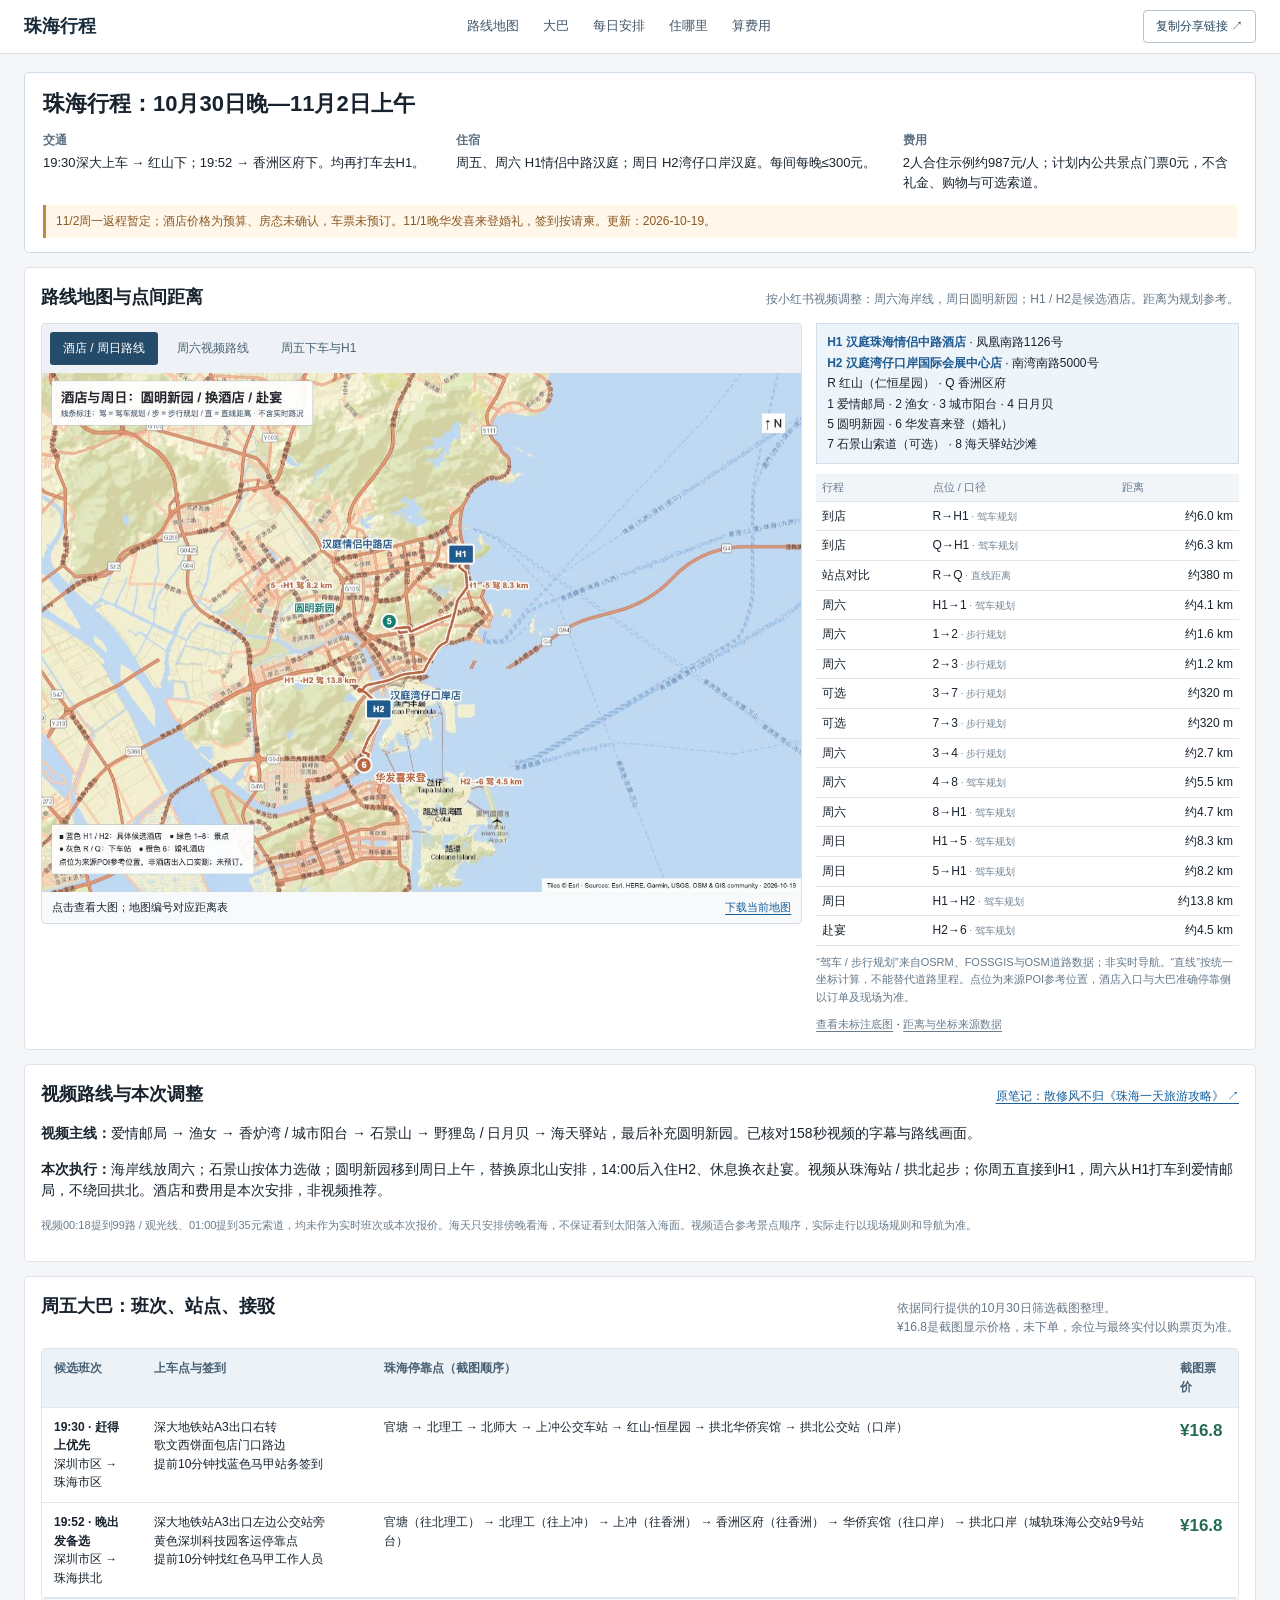
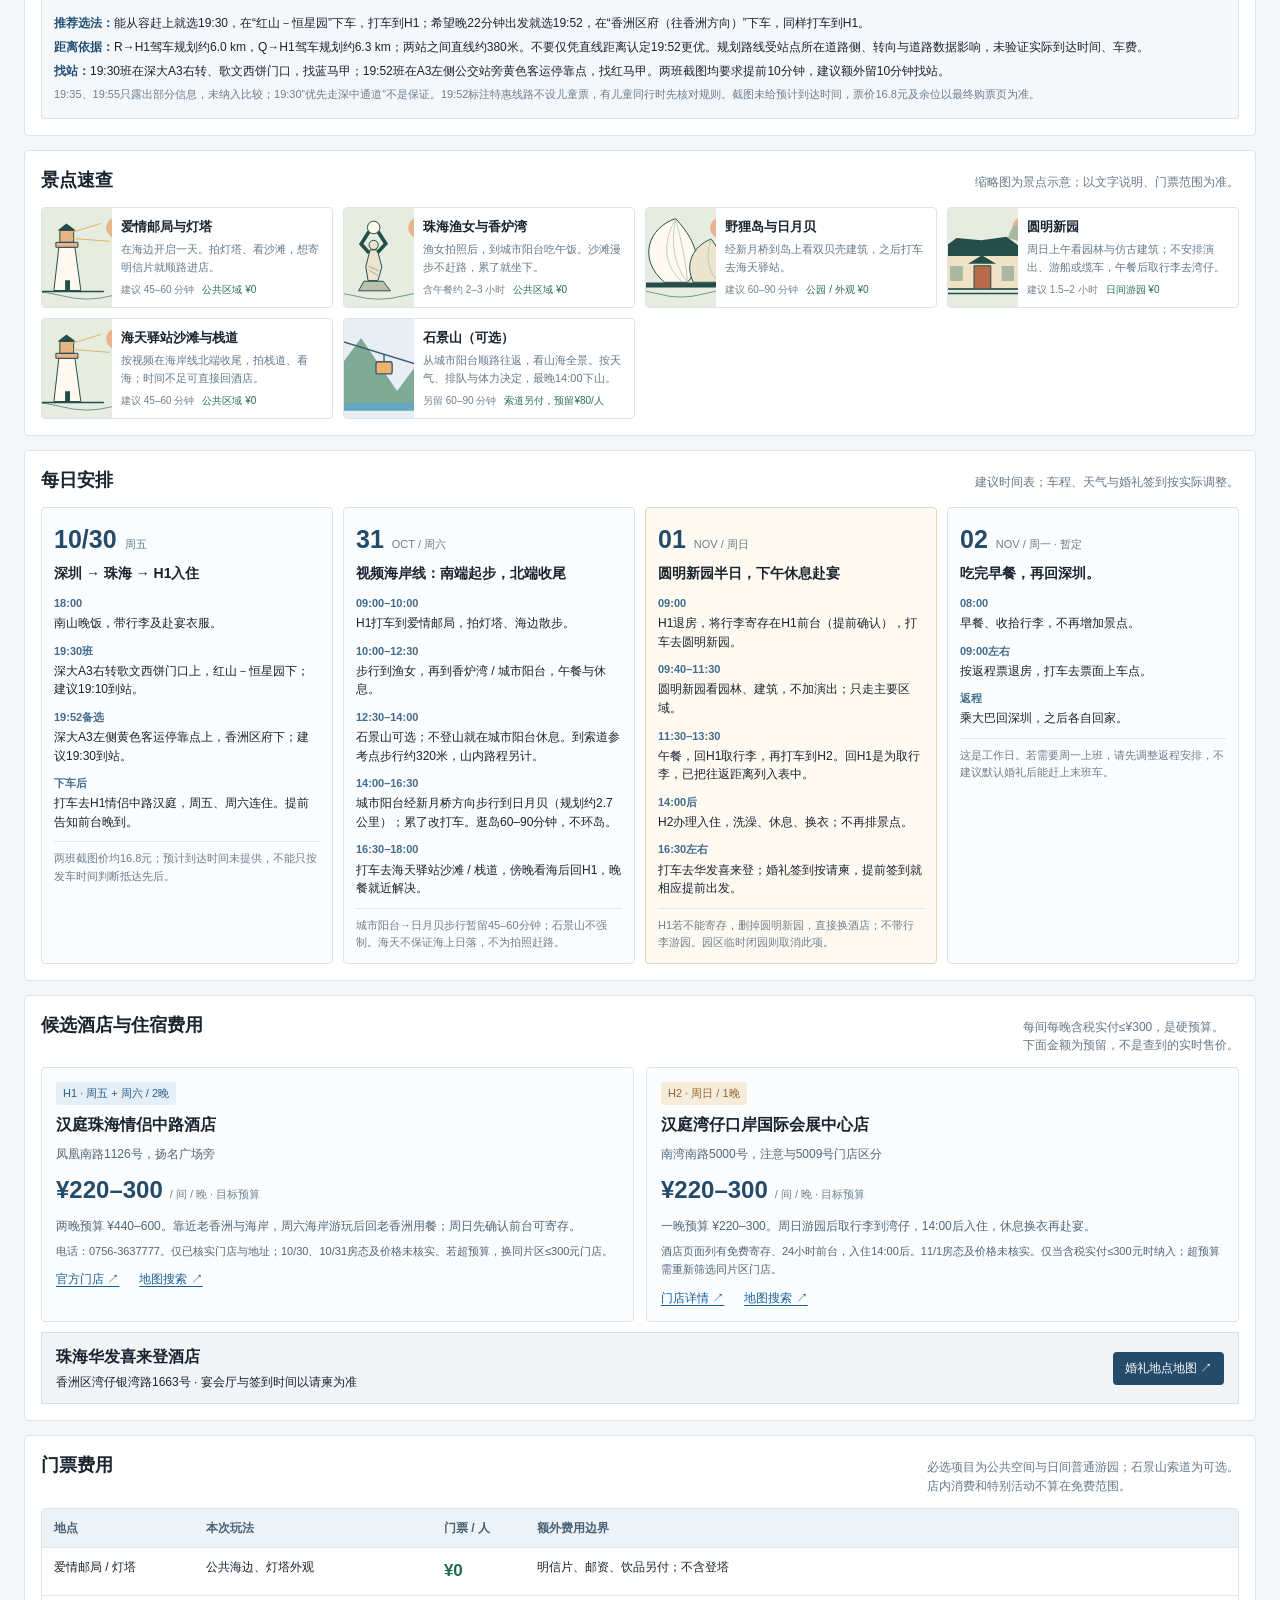
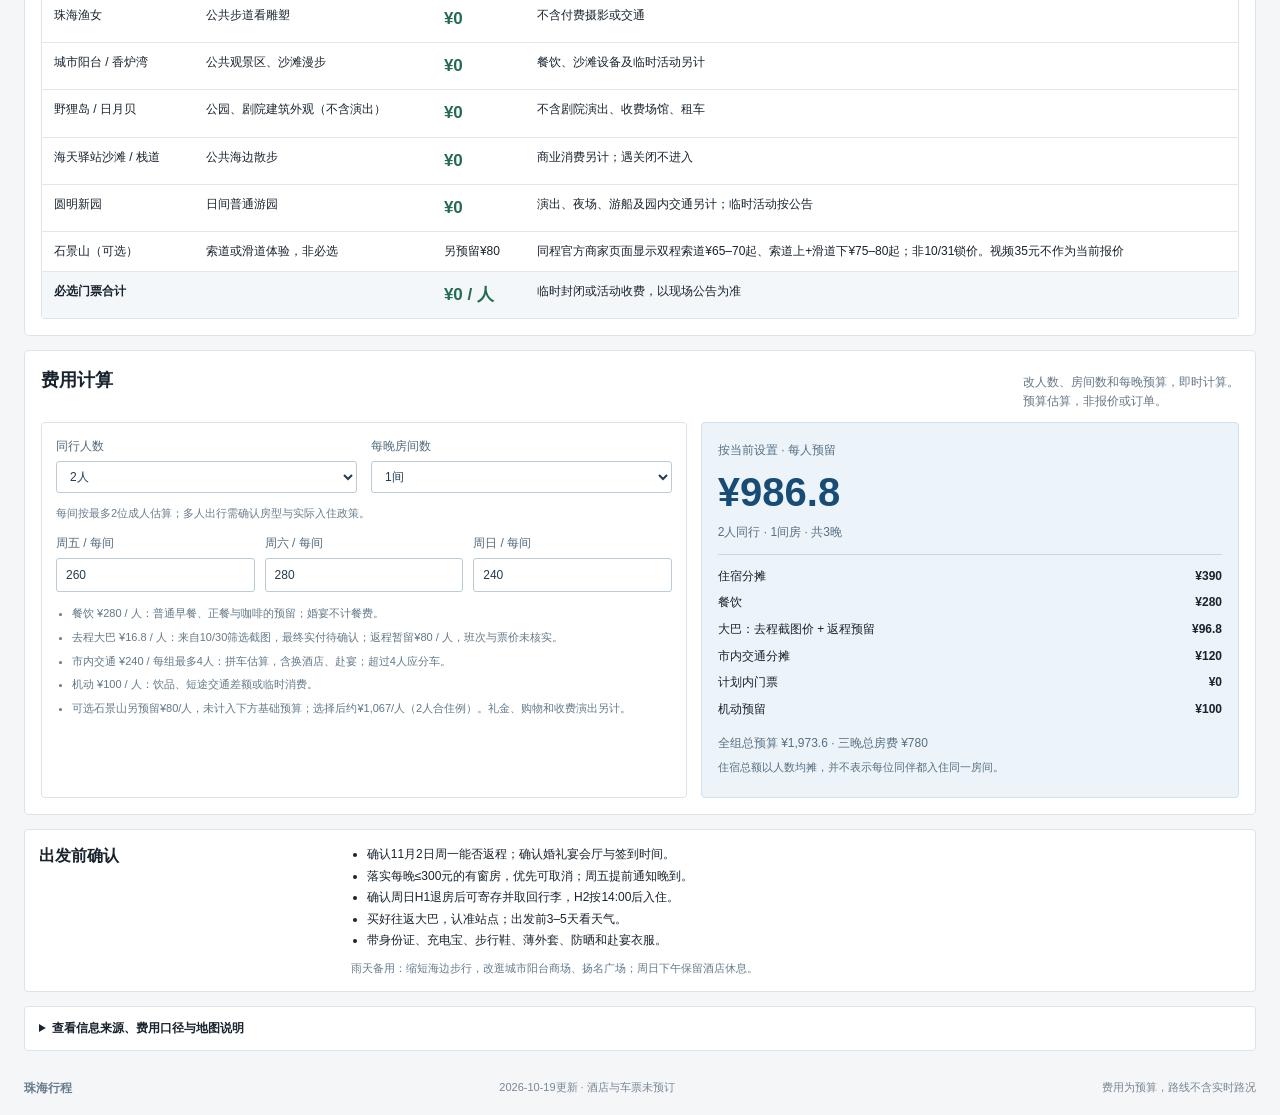
==== commit eb93ae20: "Adapt itinerary to referenced Zhuhai video with coast route and Yuanming garden" ====
--- a/index.html
+++ b/index.html
@@ -1,24 +1,25 @@
 <!doctype html>
-<html lang="zh-CN"><head><meta charset="utf-8"><meta name="viewport" content="width=device-width,initial-scale=1"><meta name="theme-color" content="#254c43"><meta name="description" content="2026年10月30日晚至11月2日，深圳出发的珠海周末旅行计划：真实地图截图与路线标记、景点示意、每晚300元以内住宿预算及费用计算。"><title>珠海行程｜10/30—11/2｜交通、酒店与距离</title><link rel="icon" href="assets/shell.svg" type="image/svg+xml"><link rel="stylesheet" href="style.css"><script src="app.js" defer></script></head>
+<html lang="zh-CN"><head><meta charset="utf-8"><meta name="viewport" content="width=device-width,initial-scale=1"><meta name="theme-color" content="#254c43"><meta name="description" content="2026年10月30日晚至11月2日，深圳出发的珠海周末旅行计划：真实地图截图与路线标记、景点示意、每晚300元以内住宿预算及费用计算。"><title>珠海行程｜10/30—11/2｜交通、酒店与距离</title><link rel="icon" href="assets/shell.svg" type="image/svg+xml"><link rel="stylesheet" href="style.css?v=20261019-video1"><script src="app.js?v=20261019-video1" defer></script></head>
 <body><header><a class="brand" href="#">珠海行程</a><nav aria-label="页面导航"><a href="#route">路线地图</a><a href="#bus">大巴</a><a href="#days">每日安排</a><a href="#stay">住哪里</a><a href="#budget">算费用</a></nav><button class="share" id="share">复制分享链接 ↗</button></header>
-<main><section class="summary-panel" aria-label="行程摘要"><h1>珠海行程：10月30日晚—11月2日上午</h1><div class="summary-grid"><p><b>交通</b>19:30深大上车 → 红山下；19:52 → 香洲区府下。均再打车去H1。</p><p><b>住宿</b>周五、周六 H1情侣中路汉庭；周日 H2湾仔口岸汉庭。每间每晚≤300元。</p><p><b>费用</b>2人合住示例约987元/人；计划内公共景点门票0元，不含礼金、购物。</p></div><p class="summary-note">11/2周一返程暂定；酒店价格为预算、房态未确认，车票未预订。11/1晚华发喜来登婚礼，签到按请柬。更新：2026-10-19。</p></section>
-<section id="route"><div class="section-head"><h2>路线地图与点间距离</h2><p>H1 / H2 为具体候选酒店；路线与里程为规划参考，不含实时路况。</p></div><div class="map-layout"><div class="map-frame"><div class="tabs" role="group" aria-label="地图视图"><button class="active" data-map="overview" aria-pressed="true">全程 / 换酒店</button><button data-map="coast" aria-pressed="false">周六景点与H1</button><button data-map="arrival" aria-pressed="false">周五下车与H1</button></div><a id="map-open" href="assets/map-overview.jpg" target="_blank" rel="noopener"><img id="route-map" src="assets/map-overview.jpg" alt="珠海全程路线图，标注H1情侣中路汉庭、H2湾仔口岸汉庭、景点、婚礼地点与点间规划距离" width="1200" height="820"></a><div class="map-caption"><span>点击查看大图；地图编号对应距离表</span><a id="map-download" href="assets/map-overview.jpg" download>下载当前地图</a></div></div><aside class="distance-panel"><div class="hotel-key"><b>H1 汉庭珠海情侣中路酒店</b> · 凤凰南路1126号<br><b>H2 汉庭湾仔口岸国际会展中心店</b> · 南湾南路5000号<br>R 红山（仁恒星园） · Q 香洲区府<br>1 爱情邮局 · 2 渔女 · 3 城市阳台 · 4 日月贝<br>5 北山大院 · 6 华发喜来登（婚礼）</div><table class="distance-table"><thead><tr><th>行程</th><th>点位 / 口径</th><th>距离</th></tr></thead><tbody><tr><td>到店</td><td>R→H1<span class="route-mode"> · 驾车规划</span></td><td>约6.0 km</td></tr><tr><td>到店</td><td>Q→H1<span class="route-mode"> · 驾车规划</span></td><td>约6.3 km</td></tr><tr><td>站点对比</td><td>R→Q<span class="route-mode"> · 直线</span></td><td>约380 m</td></tr><tr><td>周六</td><td>H1→1<span class="route-mode"> · 驾车规划</span></td><td>约4.1 km</td></tr><tr><td>周六</td><td>1→2<span class="route-mode"> · 步行规划</span></td><td>约1.6 km</td></tr><tr><td>周六</td><td>2→3<span class="route-mode"> · 步行规划</span></td><td>约1.2 km</td></tr><tr><td>周六</td><td>3→4<span class="route-mode"> · 驾车规划</span></td><td>约6.5 km</td></tr><tr><td>周六</td><td>4→H1<span class="route-mode"> · 步行规划</span></td><td>约1.8 km</td></tr><tr><td>周日</td><td>H1→H2<span class="route-mode"> · 驾车规划</span></td><td>约13.8 km</td></tr><tr><td>周日</td><td>H2→5<span class="route-mode"> · 驾车规划</span></td><td>约4.1 km</td></tr><tr><td>周日</td><td>5→H2<span class="route-mode"> · 驾车规划</span></td><td>约4.6 km</td></tr><tr><td>赴宴</td><td>H2→6<span class="route-mode"> · 驾车规划</span></td><td>约4.5 km</td></tr></tbody></table><p class="map-note">“驾车 / 步行规划”来自OSRM、FOSSGIS与OSM道路数据；非实时导航。“直线”按统一坐标计算，不能替代道路里程。点位为来源POI参考位置，酒店入口与大巴准确停靠侧以订单及现场为准。</p><a class="small" href="map-base.html">查看未标注底图</a> · <a class="small" href="assets/route-data.json" target="_blank" rel="noopener">距离与坐标来源数据</a></aside></div></section>
+<main><section class="summary-panel" aria-label="行程摘要"><h1>珠海行程：10月30日晚—11月2日上午</h1><div class="summary-grid"><p><b>交通</b>19:30深大上车 → 红山下；19:52 → 香洲区府下。均再打车去H1。</p><p><b>住宿</b>周五、周六 H1情侣中路汉庭；周日 H2湾仔口岸汉庭。每间每晚≤300元。</p><p><b>费用</b>2人合住示例约987元/人；计划内公共景点门票0元，不含礼金、购物与可选索道。</p></div><p class="summary-note">11/2周一返程暂定；酒店价格为预算、房态未确认，车票未预订。11/1晚华发喜来登婚礼，签到按请柬。更新：2026-10-19。</p></section>
+<section id="route"><div class="section-head"><h2>路线地图与点间距离</h2><p>按小红书视频调整：周六海岸线，周日圆明新园；H1 / H2是候选酒店。距离为规划参考。</p></div><div class="map-layout"><div class="map-frame"><div class="tabs" role="group" aria-label="地图视图"><button class="active" data-map="overview" aria-pressed="true">酒店 / 周日路线</button><button data-map="coast" aria-pressed="false">周六视频路线</button><button data-map="arrival" aria-pressed="false">周五下车与H1</button></div><a id="map-open" href="assets/map-overview.jpg?v=20261019-video1" target="_blank" rel="noopener"><img id="route-map" src="assets/map-overview.jpg?v=20261019-video1" alt="珠海全程路线图，标注H1情侣中路汉庭、H2湾仔口岸汉庭、景点、婚礼地点与点间规划距离" width="1200" height="820"></a><div class="map-caption"><span>点击查看大图；地图编号对应距离表</span><a id="map-download" href="assets/map-overview.jpg?v=20261019-video1" download>下载当前地图</a></div></div><aside class="distance-panel"><div class="hotel-key"><b>H1 汉庭珠海情侣中路酒店</b> · 凤凰南路1126号<br><b>H2 汉庭湾仔口岸国际会展中心店</b> · 南湾南路5000号<br>R 红山（仁恒星园） · Q 香洲区府<br>1 爱情邮局 · 2 渔女 · 3 城市阳台 · 4 日月贝<br>5 圆明新园 · 6 华发喜来登（婚礼）<br>7 石景山索道（可选） · 8 海天驿站沙滩</div><table class="distance-table"><thead><tr><th>行程</th><th>点位 / 口径</th><th>距离</th></tr></thead><tbody><tr><td>到店</td><td>R→H1<span class="route-mode"> · 驾车规划</span></td><td>约6.0 km</td></tr><tr><td>到店</td><td>Q→H1<span class="route-mode"> · 驾车规划</span></td><td>约6.3 km</td></tr><tr><td>站点对比</td><td>R→Q<span class="route-mode"> · 直线距离</span></td><td>约380 m</td></tr><tr><td>周六</td><td>H1→1<span class="route-mode"> · 驾车规划</span></td><td>约4.1 km</td></tr><tr><td>周六</td><td>1→2<span class="route-mode"> · 步行规划</span></td><td>约1.6 km</td></tr><tr><td>周六</td><td>2→3<span class="route-mode"> · 步行规划</span></td><td>约1.2 km</td></tr><tr><td>可选</td><td>3→7<span class="route-mode"> · 步行规划</span></td><td>约320 m</td></tr><tr><td>可选</td><td>7→3<span class="route-mode"> · 步行规划</span></td><td>约320 m</td></tr><tr><td>周六</td><td>3→4<span class="route-mode"> · 步行规划</span></td><td>约2.7 km</td></tr><tr><td>周六</td><td>4→8<span class="route-mode"> · 驾车规划</span></td><td>约5.5 km</td></tr><tr><td>周六</td><td>8→H1<span class="route-mode"> · 驾车规划</span></td><td>约4.7 km</td></tr><tr><td>周日</td><td>H1→5<span class="route-mode"> · 驾车规划</span></td><td>约8.3 km</td></tr><tr><td>周日</td><td>5→H1<span class="route-mode"> · 驾车规划</span></td><td>约8.2 km</td></tr><tr><td>周日</td><td>H1→H2<span class="route-mode"> · 驾车规划</span></td><td>约13.8 km</td></tr><tr><td>赴宴</td><td>H2→6<span class="route-mode"> · 驾车规划</span></td><td>约4.5 km</td></tr></tbody></table><p class="map-note">“驾车 / 步行规划”来自OSRM、FOSSGIS与OSM道路数据；非实时导航。“直线”按统一坐标计算，不能替代道路里程。点位为来源POI参考位置，酒店入口与大巴准确停靠侧以订单及现场为准。</p><a class="small" href="map-base.html">查看未标注底图</a> · <a class="small" href="assets/route-data.json" target="_blank" rel="noopener">距离与坐标来源数据</a></aside></div></section>
+<section id="reference"><div class="section-head"><h2>视频路线与本次调整</h2><p><a href="https://www.xiaohongshu.com/discovery/item/69c1792400000000230178bc" target="_blank" rel="noopener">原笔记：散修风不归《珠海一天旅游攻略》 ↗</a></p></div><p><b>视频主线：</b>爱情邮局 → 渔女 → 香炉湾 / 城市阳台 → 石景山 → 野狸岛 / 日月贝 → 海天驿站，最后补充圆明新园。已核对158秒视频的字幕与路线画面。</p><p><b>本次执行：</b>海岸线放周六；石景山按体力选做；圆明新园移到周日上午，替换原北山安排，14:00后入住H2、休息换衣赴宴。视频从珠海站 / 拱北起步；你周五直接到H1，周六从H1打车到爱情邮局，不绕回拱北。酒店和费用是本次安排，非视频推荐。</p><p class="small">视频00:18提到99路 / 观光线、01:00提到35元索道，均未作为实时班次或本次报价。海天只安排傍晚看海，不保证看到太阳落入海面。视频适合参考景点顺序，实际走行以现场规则和导航为准。</p></section>
 <section id="bus"><div class="section-head"><div><h2>周五大巴：班次、站点、接驳</h2></div><p>依据同行提供的10月30日筛选截图整理。<br>¥16.8是截图显示价格，未下单，余位与最终实付以购票页为准。</p></div><div class="table-wrap"><table class="bus-table"><thead><tr><th>候选班次</th><th>上车点与签到</th><th>珠海停靠点（截图顺序）</th><th>截图票价</th></tr></thead><tbody><tr><td><b>19:30 · 赶得上优先</b><br>深圳市区 → 珠海市区</td><td>深大地铁站A3出口右转<br>歌文西饼面包店门口路边<br>提前10分钟找蓝色马甲站务签到</td><td>官塘 → 北理工 → 北师大 → 上冲公交车站 → 红山-恒星园 → 拱北华侨宾馆 → 拱北公交站（口岸）</td><td class="free">¥16.8</td></tr><tr><td><b>19:52 · 晚出发备选</b><br>深圳市区 → 珠海拱北</td><td>深大地铁站A3出口左边公交站旁<br>黄色深圳科技园客运停靠点<br>提前10分钟找红色马甲工作人员</td><td>官塘（往北理工） → 北理工（往上冲） → 上冲（往香洲） → 香洲区府（往香洲） → 华侨宾馆（往口岸） → 拱北口岸（城轨珠海公交站9号站台）</td><td class="free">¥16.8</td></tr></tbody></table></div><div class="bus-note"><p><strong>推荐选法：</strong>能从容赶上就选19:30，在“红山－恒星园”下车，打车到H1；希望晚22分钟出发就选19:52，在“香洲区府（往香洲方向）”下车，同样打车到H1。</p><p><strong>距离依据：</strong>R→H1驾车规划约6.0 km，Q→H1驾车规划约6.3 km；两站之间直线约380米。不要仅凭直线距离认定19:52更优。规划路线受站点所在道路侧、转向与道路数据影响，未验证实际到达时间、车费。</p><p><strong>找站：</strong>19:30班在深大A3右转、歌文西饼门口，找蓝马甲；19:52班在A3左侧公交站旁黄色客运停靠点，找红马甲。两班截图均要求提前10分钟，建议额外留10分钟找站。</p><p class="small">19:35、19:55只露出部分信息，未纳入比较；19:30“优先走深中通道”不是保证。19:52标注特惠线路不设儿童票，有儿童同行时先核对规则。截图未给预计到达时间，票价16.8元及余位以最终购票页为准。</p></div></section>
 <section id="spots"><div class="section-head"><div><h2>景点速查</h2></div><p>缩略图为景点示意；以文字说明、门票范围为准。</p></div><div class="spot-grid">
 <article class="spot"><img src="assets/lighthouse.svg" alt="爱情邮局白色灯塔轮廓示意" loading="lazy"><div><h3>爱情邮局与灯塔</h3><p>在海边开启一天。拍灯塔、看沙滩，想寄明信片就顺路进店。</p><div class="spot-foot"><span>建议 45–60 分钟</span><b>公共区域 ¥0</b></div></div></article>
 <article class="spot"><img src="assets/fisher.svg" alt="珠海渔女举珠雕塑轮廓示意" loading="lazy"><div><h3>珠海渔女与香炉湾</h3><p>渔女拍照后，到城市阳台吃午饭。沙滩漫步不赶路，累了就坐下。</p><div class="spot-foot"><span>含午餐约 2–3 小时</span><b>公共区域 ¥0</b></div></div></article>
-<article class="spot"><img src="assets/shell.svg" alt="日月贝歌剧院双贝壳轮廓示意" loading="lazy"><div><h3>野狸岛与日月贝</h3><p>沿岛边散步，看双贝壳建筑从白天进入夜色，晚餐放在海韵城。</p><div class="spot-foot"><span>建议 2–3 小时</span><b>公园 / 外观 ¥0</b></div></div></article>
-<article class="spot"><img src="assets/village.svg" alt="北山岭南老宅与庭院轮廓示意" loading="lazy"><div><h3>北山村与北山大院</h3><p>看老巷与杨氏大宗祠外观，在庭院喝杯咖啡；午餐后回酒店换衣。</p><div class="spot-foot"><span>建议 2–2.5 小时</span><b>街区 / 外观 ¥0</b></div></div></article>
-</div></section>
+<article class="spot"><img src="assets/shell.svg" alt="日月贝歌剧院双贝壳轮廓示意" loading="lazy"><div><h3>野狸岛与日月贝</h3><p>经新月桥到岛上看双贝壳建筑，之后打车去海天驿站。</p><div class="spot-foot"><span>建议 60–90 分钟</span><b>公园 / 外观 ¥0</b></div></div></article>
+<article class="spot"><img src="assets/village.svg" alt="仿古院落轮廓示意（非圆明新园实景）" loading="lazy"><div><h3>圆明新园</h3><p>周日上午看园林与仿古建筑；不安排演出、游船或缆车，午餐后取行李去湾仔。</p><div class="spot-foot"><span>建议 1.5–2 小时</span><b>日间游园 ¥0</b></div></div></article>
+<article class="spot"><img src="assets/lighthouse.svg" alt="海岸示意（非海天栈道实景）" loading="lazy"><div><h3>海天驿站沙滩与栈道</h3><p>按视频在海岸线北端收尾，拍栈道、看海；时间不足可直接回酒店。</p><div class="spot-foot"><span>建议 45–60 分钟</span><b>公共区域 ¥0</b></div></div></article><article class="spot"><img src="assets/mountain.svg" alt="石景山观景与索道轮廓示意" loading="lazy"><div><h3>石景山（可选）</h3><p>从城市阳台顺路往返，看山海全景。按天气、排队与体力决定，最晚14:00下山。</p><div class="spot-foot"><span>另留 60–90 分钟</span><b>索道另付，预留¥80/人</b></div></div></article></div></section>
 <section id="days"><div class="section-head"><div><h2>每日安排</h2></div><p>建议时间表；车程、天气与婚礼签到按实际调整。</p></div><div class="day-grid">
 <article class="day"><div class="day-date"><strong>10/30</strong><span>周五</span></div><h3>深圳 → 珠海 → H1入住</h3><ul><li><time>18:00</time><div>南山晚饭，带行李及赴宴衣服。</div></li><li><time>19:30班</time><div>深大A3右转歌文西饼门口上，红山－恒星园下；建议19:10到站。</div></li><li><time>19:52备选</time><div>深大A3左侧黄色客运停靠点上，香洲区府下；建议19:30到站。</div></li><li><time>下车后</time><div>打车去H1情侣中路汉庭，周五、周六连住。提前告知前台晚到。</div></li></ul><p class="day-tip">两班截图价均16.8元；预计到达时间未提供，不能只按发车时间判断抵达先后。</p></article>
-<article class="day"><div class="day-date"><strong>31</strong><span>OCT / 周六</span></div><h3>沿海一路向北。</h3><ul><li><time>09:30</time><div>酒店出发，打车到爱情邮局，早餐自行就近解决。</div></li><li><time>10:15–12:15</time><div>爱情邮局 → 珠海渔女，短段步行，怕晒可坐车。</div></li><li><time>12:30–15:00</time><div>城市阳台午餐，香炉湾看海与休息。</div></li><li><time>15:30–19:30</time><div>打车到野狸岛，逛日月贝与海韵城，晚餐后回酒店。</div></li></ul><p class="day-tip">不要求全程走路。日月贝灯光以当日安排为准，不预设固定灯光秀。</p></article>
-<article class="day wedding-day"><div class="day-date"><strong>01</strong><span>NOV / 周日</span></div><h3>北山咖啡，晚间相聚。</h3><ul><li><time>09:00</time><div>退房，带行李打车到湾仔酒店寄存，暂留40–60分钟。</div></li><li><time>10:30–13:00</time><div>北山村 → 杨氏大宗祠外观 → 北山大院，午餐与咖啡。</div></li><li><time>14:00后</time><div>回湾仔酒店办理入住，洗澡、休息、换衣。</div></li><li><time>16:30左右</time><div>打车到华发喜来登，车程暂留10–20分钟；签到时间按请柬。</div></li></ul><p class="day-tip">先确认酒店可寄存；不预设上午能拿到房间。遇拥堵或婚礼提前，删减北山行程。</p></article>
+<article class="day"><div class="day-date"><strong>31</strong><span>OCT / 周六</span></div><h3>视频海岸线：南端起步，北端收尾</h3><ul><li><time>09:00–10:00</time><div>H1打车到爱情邮局，拍灯塔、海边散步。</div></li><li><time>10:00–12:30</time><div>步行到渔女，再到香炉湾 / 城市阳台，午餐与休息。</div></li><li><time>12:30–14:00</time><div>石景山可选；不登山就在城市阳台休息。到索道参考点步行约320米，山内路程另计。</div></li><li><time>14:00–16:30</time><div>城市阳台经新月桥方向步行到日月贝（规划约2.7公里）；累了改打车。逛岛60–90分钟，不环岛。</div></li><li><time>16:30–18:00</time><div>打车去海天驿站沙滩 / 栈道，傍晚看海后回H1，晚餐就近解决。</div></li></ul><p class="day-tip">城市阳台→日月贝步行暂留45–60分钟；石景山不强制。海天不保证海上日落，不为拍照赶路。</p></article>
+<article class="day wedding-day"><div class="day-date"><strong>01</strong><span>NOV / 周日</span></div><h3>圆明新园半日，下午休息赴宴</h3><ul><li><time>09:00</time><div>H1退房，将行李寄存在H1前台（提前确认），打车去圆明新园。</div></li><li><time>09:40–11:30</time><div>圆明新园看园林、建筑，不加演出；只走主要区域。</div></li><li><time>11:30–13:30</time><div>午餐，回H1取行李，再打车到H2。回H1是为取行李，已把往返距离列入表中。</div></li><li><time>14:00后</time><div>H2办理入住，洗澡、休息、换衣；不再排景点。</div></li><li><time>16:30左右</time><div>打车去华发喜来登；婚礼签到按请柬，提前签到就相应提前出发。</div></li></ul><p class="day-tip">H1若不能寄存，删掉圆明新园，直接换酒店；不带行李游园。园区临时闭园则取消此项。</p></article>
 <article class="day"><div class="day-date"><strong>02</strong><span>NOV / 周一 · 暂定</span></div><h3>吃完早餐，再回深圳。</h3><ul><li><time>08:00</time><div>早餐、收拾行李，不再增加景点。</div></li><li><time>09:00左右</time><div>按返程票退房，打车去票面上车点。</div></li><li><time>返程</time><div>乘大巴回深圳，之后各自回家。</div></li></ul><p class="day-tip">这是工作日。若需要周一上班，请先调整返程安排，不建议默认婚礼后能赶上末班车。</p></article>
 </div></section>
-<section id="stay"><div class="section-head"><div><h2>候选酒店与住宿费用</h2></div><p>每间每晚含税实付≤¥300，是硬预算。<br>下面金额为预留，不是查到的实时售价。</p></div><div class="stay-grid"><article class="stay-card"><span class="pill">H1 · 周五 + 周六 / 2晚</span><h3>汉庭珠海情侣中路酒店</h3><p>凤凰南路1126号，扬名广场旁</p><div class="price">¥220–300<span>/ 间 / 晚 · 目标预算</span></div><p>两晚预算 ¥440–600。靠近老香洲与海岸，周六逛完日月贝回酒店方便。</p><p class="small">电话：0756-3637777。仅已核实门店与地址；10/30、10/31房态及价格未核实。若超预算，换同片区≤300元门店。</p><div class="stay-links"><a href="https://m.huazhu.com/Hotel/Detail/5190003" target="_blank" rel="noopener">官方门店 ↗</a><a href="https://www.amap.com/search?query=汉庭珠海情侣中路酒店" target="_blank" rel="noopener">地图搜索 ↗</a></div></article><article class="stay-card"><span class="pill orange">H2 · 周日 / 1晚</span><h3>汉庭湾仔口岸国际会展中心店</h3><p>南湾南路5000号，注意与5009号门店区分</p><div class="price">¥220–300<span>/ 间 / 晚 · 目标预算</span></div><p>一晚预算 ¥220–300。周日先寄存行李，下午入住，晚间打车赴宴。</p><p class="small">酒店页面列有免费寄存、24小时前台，入住14:00后。11/1房态及价格未核实。仅当含税实付≤300元时纳入；超预算需重新筛选同片区门店。</p><div class="stay-links"><a href="https://hotels.corporatetravel.ctrip.com/hotels/131944009.html" target="_blank" rel="noopener">门店详情 ↗</a><a href="https://www.amap.com/search?query=汉庭酒店珠海湾仔口岸国际会展中心店南湾南路5000号" target="_blank" rel="noopener">地图搜索 ↗</a></div></article></div><div class="wedding-banner"><div><h3>珠海华发喜来登酒店</h3><p>香洲区湾仔银湾路1663号 · 宴会厅与签到时间以请柬为准</p></div><a class="button" href="https://www.amap.com/place/B0FFFEIYX7" target="_blank" rel="noopener">婚礼地点地图 ↗</a></div></section>
-<section id="tickets"><div class="section-head"><div><h2>门票费用</h2></div><p>本方案只安排公共空间、街区及建筑外观。<br>店内消费和特别活动不算在免费范围。</p></div><div class="table-wrap"><table><thead><tr><th>地点</th><th>本次玩法</th><th>门票 / 人</th><th>额外费用边界</th></tr></thead><tbody><tr><td>爱情邮局 / 灯塔</td><td>公共海边、灯塔外观</td><td class="free">¥0</td><td>明信片、邮资、饮品另付；不含登塔</td></tr><tr><td>珠海渔女</td><td>公共步道看雕塑</td><td class="free">¥0</td><td>不含付费摄影或交通</td></tr><tr><td>城市阳台 / 香炉湾</td><td>公共观景区、沙滩漫步</td><td class="free">¥0</td><td>餐饮、沙滩设备及临时活动另计</td></tr><tr><td>野狸岛 / 日月贝</td><td>公园、剧院建筑外观（不含演出）</td><td class="free">¥0</td><td>不含剧院演出、收费场馆、租车</td></tr><tr><td>北山村 / 北山大院</td><td>街区散步、宗祠外观</td><td class="free">¥0</td><td>店内展览、旧物仓、活动及咖啡另计</td></tr></tbody><tfoot><tr><th colspan="2">计划内门票合计</th><td class="free">¥0 / 人</td><td>临时封闭或活动收费，以现场公告为准</td></tr></tfoot></table></div></section>
-<section id="budget"><div class="section-head"><div><h2>费用计算</h2></div><p>改人数、房间数和每晚预算，即时计算。<br>预算估算，非报价或订单。</p></div><div class="budget-layout"><div class="budget-controls"><div class="control-row"><label>同行人数<select id="people"><option value="1">1人</option><option value="2" selected>2人</option><option value="3">3人</option><option value="4">4人</option></select></label><label>每晚房间数<select id="rooms"><option value="1" selected>1间</option><option value="2">2间</option><option value="3">3间</option><option value="4">4间</option></select></label></div><p class="small">每间按最多2位成人估算；多人出行需确认房型与实际入住政策。</p><div class="night-inputs"><label>周五 / 每间<input id="fri" type="number" min="0" max="300" value="260" step="10"></label><label>周六 / 每间<input id="sat" type="number" min="0" max="300" value="280" step="10"></label><label>周日 / 每间<input id="sun" type="number" min="0" max="300" value="240" step="10"></label></div><p id="budget-warning" role="status" class="warning" hidden></p><ul class="assumptions"><li>餐饮 ¥280 / 人：普通早餐、正餐与咖啡的预留；婚宴不计餐费。</li><li>去程大巴 ¥16.8 / 人：来自10/30筛选截图，最终实付待确认；返程暂留¥80 / 人，班次与票价未核实。</li><li>市内交通 ¥240 / 每组最多4人：拼车估算，含换酒店、赴宴；超过4人应分车。</li><li>机动 ¥100 / 人：饮品、短途交通差额或临时消费。</li><li>礼金、购物、收费演出和新增项目不计入。</li></ul></div><div class="budget-result" aria-live="polite"><span>按当前设置 · 每人预留</span><div class="total" id="per-person">¥986.8</div><p id="summary">2人同行 · 1间房 · 共3晚</p><dl><div><dt>住宿分摊</dt><dd id="room-share">¥390</dd></div><div><dt>餐饮</dt><dd>¥280</dd></div><div><dt>大巴：去程截图价 + 返程预留</dt><dd>¥96.8</dd></div><div><dt>市内交通分摊</dt><dd id="taxi-share">¥120</dd></div><div><dt>计划内门票</dt><dd>¥0</dd></div><div><dt>机动预留</dt><dd>¥100</dd></div></dl><p id="group-total">全组总预算 ¥1,973.6 · 三晚总房费 ¥780</p><p class="small">住宿总额以人数均摊，并不表示每位同伴都入住同一房间。</p></div></div></section>
-<section class="prep"><div><h2>出发前确认</h2></div><div><ul><li>确认11月2日周一能否返程；确认婚礼宴会厅与签到时间。</li><li>落实每晚≤300元的有窗房，优先可取消；周五提前通知晚到。</li><li>确认周日酒店可寄存，按14:00后入住来安排。</li><li>买好往返大巴，认准站点；出发前3–5天看天气。</li><li>带身份证、充电宝、步行鞋、薄外套、防晒和赴宴衣服。</li></ul><p>雨天备用：缩短海边步行，改逛城市阳台商场、扬名广场；周日下午保留酒店休息。</p></div></section>
-<details class="sources"><summary>查看信息来源、费用口径与地图说明</summary><div><p>核对日期：2026-10-19。酒店是推荐候选，预算不是实时询价；车次、票价、天气、景点当日开放仍需出发前确认。</p><ul><li><a href="https://m.city8.com/zh/transport/85brjy705w3ab064ca" target="_blank" rel="noopener">香洲区府站位置参考</a>；结合酒店实际坐标对比R、Q下车点；道路里程为规划服务估算，不能由直线距离判定19:52更优。</li><li>酒店H1坐标来自华住官方门店页面；H2来自携程页面的BD-09酒店位置。坐标统一转换为WGS84，原始坐标与来源保存在<a href="assets/route-data.json">来源数据</a>。</li><li>路线规划：<a href="https://project-osrm.org/">OSRM</a>（驾车）、<a href="https://routing.openstreetmap.de/">FOSSGIS</a>（步行），底层为OSM道路数据；不含实时路况。城市阳台使用东区停车场POI作为集合位置参考。</li><li>同行提供的购票截图：日期选中10月30日周五；完整展示19:30、19:52两班及¥16.8票价，页面标注数据来源“车盈网”。仅为截图时状态，不代表已出票或实时余位。</li><li><a href="https://m.huazhu.com/Hotel/Detail/5190003" target="_blank" rel="noopener">华住：情侣中路汉庭门店与地址</a></li><li><a href="https://hotels.corporatetravel.ctrip.com/hotels/131944009.html" target="_blank" rel="noopener">携程：湾仔口岸汉庭地址、寄存与入住政策</a></li><li><a href="https://www.marriott.com.cn/hotels/zuhzs-sheraton-zhuhai-hotel/overview/" target="_blank" rel="noopener">万豪：珠海华发喜来登官方位置</a></li><li><a href="https://zh.bendibao.com/tour/202447/94227.shtm" target="_blank" rel="noopener">珠海本地宝：北山大院免费游玩信息</a>；店内空间或活动可能另收费</li><li><a href="https://chinatripprimer.com/zhuhai/attractions/zh-lovers-road" target="_blank" rel="noopener">情侣路公共空间免费游览参考</a>；非景区当日公告</li><li><a href="https://www.mywaychina.com/destinations/zhuhai/attractions/sun-moon-shell-theatre" target="_blank" rel="noopener">日月贝外观与演出票区别参考</a>；未采用该页面演出价格与时间</li><li><a href="https://citybus.dudubashi.com/routes/shenzhen-to-zhuhai" target="_blank" rel="noopener">大巴查询入口</a>：公开站点集合不能证明指定日期有班次</li></ul><p>地图：Tiles © Esri · Sources: Esri, HERE, Garmin, USGS, Intermap, INCREMENT P, NRCan, Esri Japan, METI, Esri China (Hong Kong), Esri Korea, Esri (Thailand), NGCC, (c) OpenStreetMap contributors, and the GIS User Community。<a href="https://services.arcgisonline.com/ArcGIS/rest/services/World_Street_Map/MapServer" target="_blank" rel="noopener">底图服务与完整来源</a>。以Esri World Street Map真实地图瓦片制作底图并截取网页，再叠加酒店和景点POI、编号、规划路线与距离。点位来源包含公开地图数据；高德点位转换后近似标注。H1 / H2使用酒店官方或预订平台返回的具体POI坐标，统一坐标系后标注；不是酒店门口实测。公共景点线路不等于驾车或步行路线；跨河、桥梁和道路通行以实时导航为准。</p><p>景点示意为原创SVG轮廓插画，不是实景照片。公开页面仅保留“深圳南山”出发，不含个人住址或婚礼参与人信息。</p></div></details>
+<section id="stay"><div class="section-head"><div><h2>候选酒店与住宿费用</h2></div><p>每间每晚含税实付≤¥300，是硬预算。<br>下面金额为预留，不是查到的实时售价。</p></div><div class="stay-grid"><article class="stay-card"><span class="pill">H1 · 周五 + 周六 / 2晚</span><h3>汉庭珠海情侣中路酒店</h3><p>凤凰南路1126号，扬名广场旁</p><div class="price">¥220–300<span>/ 间 / 晚 · 目标预算</span></div><p>两晚预算 ¥440–600。靠近老香洲与海岸，周六海岸游玩后回老香洲用餐；周日先确认前台可寄存。</p><p class="small">电话：0756-3637777。仅已核实门店与地址；10/30、10/31房态及价格未核实。若超预算，换同片区≤300元门店。</p><div class="stay-links"><a href="https://m.huazhu.com/Hotel/Detail/5190003" target="_blank" rel="noopener">官方门店 ↗</a><a href="https://www.amap.com/search?query=汉庭珠海情侣中路酒店" target="_blank" rel="noopener">地图搜索 ↗</a></div></article><article class="stay-card"><span class="pill orange">H2 · 周日 / 1晚</span><h3>汉庭湾仔口岸国际会展中心店</h3><p>南湾南路5000号，注意与5009号门店区分</p><div class="price">¥220–300<span>/ 间 / 晚 · 目标预算</span></div><p>一晚预算 ¥220–300。周日游园后取行李到湾仔，14:00后入住，休息换衣再赴宴。</p><p class="small">酒店页面列有免费寄存、24小时前台，入住14:00后。11/1房态及价格未核实。仅当含税实付≤300元时纳入；超预算需重新筛选同片区门店。</p><div class="stay-links"><a href="https://hotels.corporatetravel.ctrip.com/hotels/131944009.html" target="_blank" rel="noopener">门店详情 ↗</a><a href="https://www.amap.com/search?query=汉庭酒店珠海湾仔口岸国际会展中心店南湾南路5000号" target="_blank" rel="noopener">地图搜索 ↗</a></div></article></div><div class="wedding-banner"><div><h3>珠海华发喜来登酒店</h3><p>香洲区湾仔银湾路1663号 · 宴会厅与签到时间以请柬为准</p></div><a class="button" href="https://www.amap.com/place/B0FFFEIYX7" target="_blank" rel="noopener">婚礼地点地图 ↗</a></div></section>
+<section id="tickets"><div class="section-head"><div><h2>门票费用</h2></div><p>必选项目为公共空间与日间普通游园；石景山索道为可选。<br>店内消费和特别活动不算在免费范围。</p></div><div class="table-wrap"><table><thead><tr><th>地点</th><th>本次玩法</th><th>门票 / 人</th><th>额外费用边界</th></tr></thead><tbody><tr><td>爱情邮局 / 灯塔</td><td>公共海边、灯塔外观</td><td class="free">¥0</td><td>明信片、邮资、饮品另付；不含登塔</td></tr><tr><td>珠海渔女</td><td>公共步道看雕塑</td><td class="free">¥0</td><td>不含付费摄影或交通</td></tr><tr><td>城市阳台 / 香炉湾</td><td>公共观景区、沙滩漫步</td><td class="free">¥0</td><td>餐饮、沙滩设备及临时活动另计</td></tr><tr><td>野狸岛 / 日月贝</td><td>公园、剧院建筑外观（不含演出）</td><td class="free">¥0</td><td>不含剧院演出、收费场馆、租车</td></tr><tr><td>海天驿站沙滩 / 栈道</td><td>公共海边散步</td><td class="free">¥0</td><td>商业消费另计；遇关闭不进入</td></tr><tr><td>圆明新园</td><td>日间普通游园</td><td class="free">¥0</td><td>演出、夜场、游船及园内交通另计；临时活动按公告</td></tr><tr><td>石景山（可选）</td><td>索道或滑道体验，非必选</td><td>另预留¥80</td><td>同程官方商家页面显示双程索道¥65–70起、索道上+滑道下¥75–80起；非10/31锁价。视频35元不作为当前报价</td></tr></tbody><tfoot><tr><th colspan="2">必选门票合计</th><td class="free">¥0 / 人</td><td>临时封闭或活动收费，以现场公告为准</td></tr></tfoot></table></div></section>
+<section id="budget"><div class="section-head"><div><h2>费用计算</h2></div><p>改人数、房间数和每晚预算，即时计算。<br>预算估算，非报价或订单。</p></div><div class="budget-layout"><div class="budget-controls"><div class="control-row"><label>同行人数<select id="people"><option value="1">1人</option><option value="2" selected>2人</option><option value="3">3人</option><option value="4">4人</option></select></label><label>每晚房间数<select id="rooms"><option value="1" selected>1间</option><option value="2">2间</option><option value="3">3间</option><option value="4">4间</option></select></label></div><p class="small">每间按最多2位成人估算；多人出行需确认房型与实际入住政策。</p><div class="night-inputs"><label>周五 / 每间<input id="fri" type="number" min="0" max="300" value="260" step="10"></label><label>周六 / 每间<input id="sat" type="number" min="0" max="300" value="280" step="10"></label><label>周日 / 每间<input id="sun" type="number" min="0" max="300" value="240" step="10"></label></div><p id="budget-warning" role="status" class="warning" hidden></p><ul class="assumptions"><li>餐饮 ¥280 / 人：普通早餐、正餐与咖啡的预留；婚宴不计餐费。</li><li>去程大巴 ¥16.8 / 人：来自10/30筛选截图，最终实付待确认；返程暂留¥80 / 人，班次与票价未核实。</li><li>市内交通 ¥240 / 每组最多4人：拼车估算，含换酒店、赴宴；超过4人应分车。</li><li>机动 ¥100 / 人：饮品、短途交通差额或临时消费。</li><li>可选石景山另预留¥80/人，未计入下方基础预算；选择后约¥1,067/人（2人合住例）。礼金、购物和收费演出另计。</li></ul></div><div class="budget-result" aria-live="polite"><span>按当前设置 · 每人预留</span><div class="total" id="per-person">¥986.8</div><p id="summary">2人同行 · 1间房 · 共3晚</p><dl><div><dt>住宿分摊</dt><dd id="room-share">¥390</dd></div><div><dt>餐饮</dt><dd>¥280</dd></div><div><dt>大巴：去程截图价 + 返程预留</dt><dd>¥96.8</dd></div><div><dt>市内交通分摊</dt><dd id="taxi-share">¥120</dd></div><div><dt>计划内门票</dt><dd>¥0</dd></div><div><dt>机动预留</dt><dd>¥100</dd></div></dl><p id="group-total">全组总预算 ¥1,973.6 · 三晚总房费 ¥780</p><p class="small">住宿总额以人数均摊，并不表示每位同伴都入住同一房间。</p></div></div></section>
+<section class="prep"><div><h2>出发前确认</h2></div><div><ul><li>确认11月2日周一能否返程；确认婚礼宴会厅与签到时间。</li><li>落实每晚≤300元的有窗房，优先可取消；周五提前通知晚到。</li><li>确认周日H1退房后可寄存并取回行李，H2按14:00后入住。</li><li>买好往返大巴，认准站点；出发前3–5天看天气。</li><li>带身份证、充电宝、步行鞋、薄外套、防晒和赴宴衣服。</li></ul><p>雨天备用：缩短海边步行，改逛城市阳台商场、扬名广场；周日下午保留酒店休息。</p></div></section>
+<details class="sources"><summary>查看信息来源、费用口径与地图说明</summary><div><p>核对日期：2026-10-19。酒店是推荐候选，预算不是实时询价；车次、票价、天气、景点当日开放仍需出发前确认。</p><ul><li><a href="https://www.xiaohongshu.com/discovery/item/69c1792400000000230178bc">小红书参考视频</a>：已核对字幕与画面，按婚礼约束改编；视频、截图未转载。</li><li><a href="https://m.zh.bendibao.com/tour/81270.shtm">圆明新园日间免费及收费项目说明</a>（2026-02-28，来源标注圆明新园）；<a href="https://m.ly.com/scenery_1/detail/?sceneryId=665037">同程官方商家索道票参考</a>，仅为查询时页面起价。</li><li><a href="https://m.city8.com/zh/transport/85brjy705w3ab064ca" target="_blank" rel="noopener">香洲区府站位置参考</a>；结合酒店实际坐标对比R、Q下车点；道路里程为规划服务估算，不能由直线距离判定19:52更优。</li><li>酒店H1坐标来自华住官方门店页面；H2来自携程页面的BD-09酒店位置。坐标统一转换为WGS84，原始坐标与来源保存在<a href="assets/route-data.json">来源数据</a>。</li><li>路线规划：<a href="https://project-osrm.org/">OSRM</a>（驾车）、<a href="https://routing.openstreetmap.de/">FOSSGIS</a>（步行），底层为OSM道路数据；不含实时路况。城市阳台使用东区停车场POI作为集合位置参考；海天驿站使用沙滩POI，栈道入口按现场导航。索道标记为山下参考点，不含上山路程。</li><li>同行提供的购票截图：日期选中10月30日周五；完整展示19:30、19:52两班及¥16.8票价，页面标注数据来源“车盈网”。仅为截图时状态，不代表已出票或实时余位。</li><li><a href="https://m.huazhu.com/Hotel/Detail/5190003" target="_blank" rel="noopener">华住：情侣中路汉庭门店与地址</a></li><li><a href="https://hotels.corporatetravel.ctrip.com/hotels/131944009.html" target="_blank" rel="noopener">携程：湾仔口岸汉庭地址、寄存与入住政策</a></li><li><a href="https://www.marriott.com.cn/hotels/zuhzs-sheraton-zhuhai-hotel/overview/" target="_blank" rel="noopener">万豪：珠海华发喜来登官方位置</a></li><li><a href="https://chinatripprimer.com/zhuhai/attractions/zh-lovers-road" target="_blank" rel="noopener">情侣路公共空间免费游览参考</a>；非景区当日公告</li><li><a href="https://www.mywaychina.com/destinations/zhuhai/attractions/sun-moon-shell-theatre" target="_blank" rel="noopener">日月贝外观与演出票区别参考</a>；未采用该页面演出价格与时间</li><li><a href="https://citybus.dudubashi.com/routes/shenzhen-to-zhuhai" target="_blank" rel="noopener">大巴查询入口</a>：公开站点集合不能证明指定日期有班次</li></ul><p>地图：Tiles © Esri · Sources: Esri, HERE, Garmin, USGS, Intermap, INCREMENT P, NRCan, Esri Japan, METI, Esri China (Hong Kong), Esri Korea, Esri (Thailand), NGCC, (c) OpenStreetMap contributors, and the GIS User Community。<a href="https://services.arcgisonline.com/ArcGIS/rest/services/World_Street_Map/MapServer" target="_blank" rel="noopener">底图服务与完整来源</a>。以Esri World Street Map真实地图瓦片制作底图并截取网页，再叠加酒店和景点POI、编号、规划路线与距离。点位来源包含公开地图数据；高德点位转换后近似标注。H1 / H2使用酒店官方或预订平台返回的具体POI坐标，统一坐标系后标注；不是酒店门口实测。公共景点线路不等于驾车或步行路线；跨河、桥梁和道路通行以实时导航为准。</p><p>景点示意为原创SVG轮廓插画，不是实景照片；院落、海岸缩略图为类型示意，非具体建筑实测。公开页面仅保留“深圳南山”出发，不含个人住址或婚礼参与人信息。</p></div></details>
 </main><footer><a class="brand" href="#">珠海行程</a><p>2026-10-19更新 · 酒店与车票未预订</p><span>费用为预算，路线不含实时路况</span></footer><div id="toast" role="status" hidden></div></body></html>
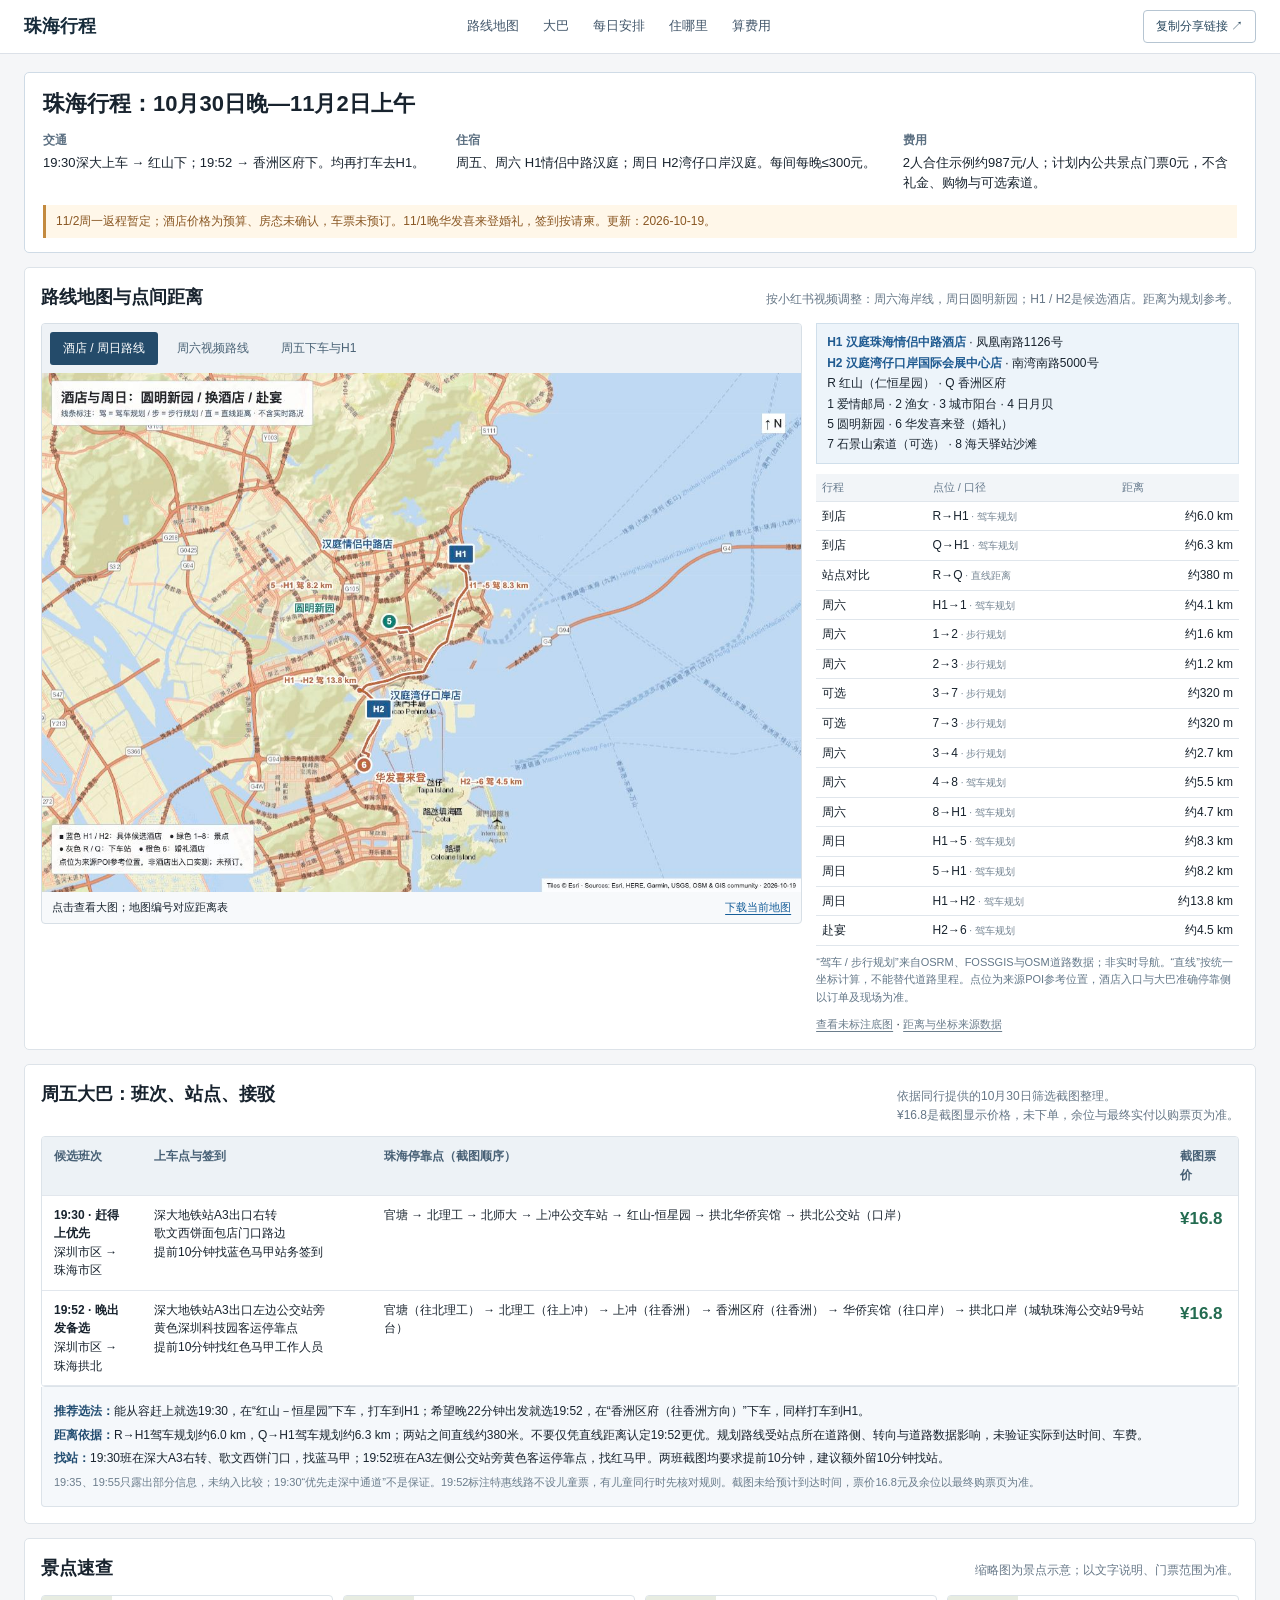
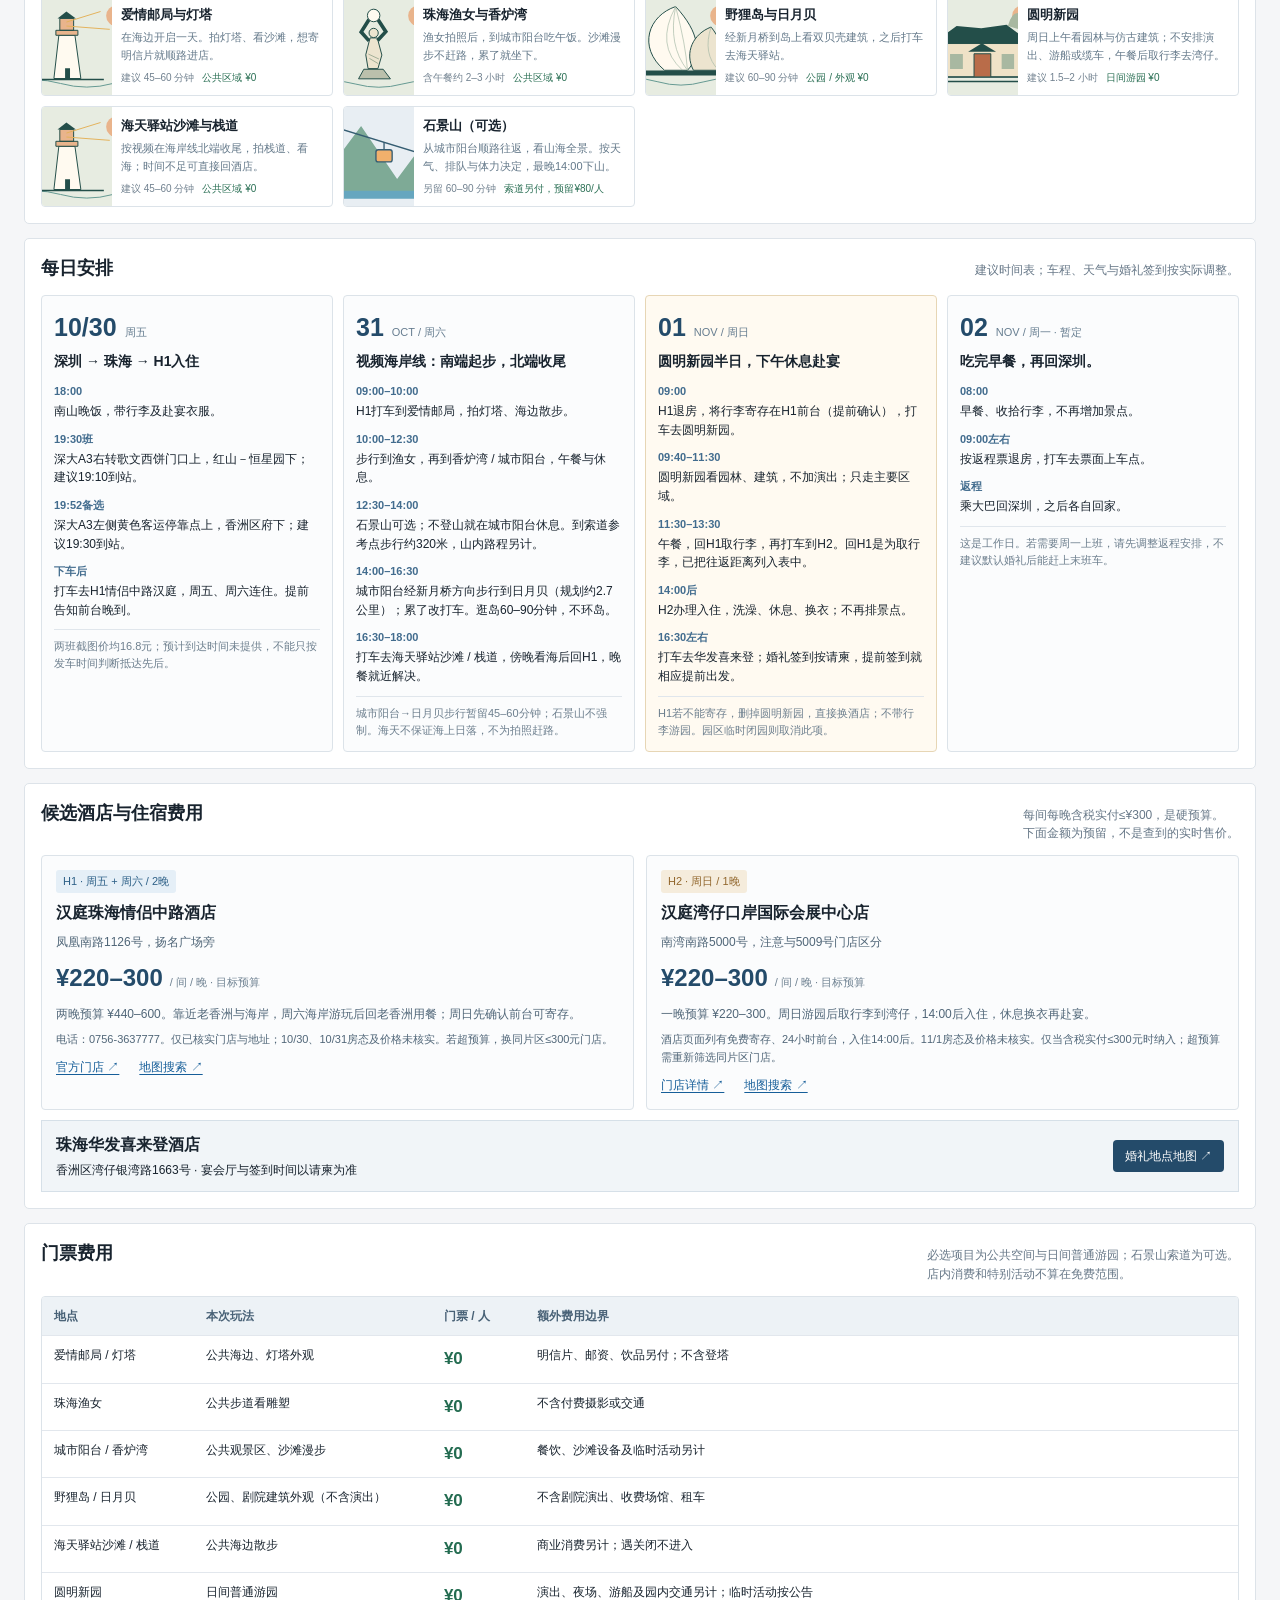
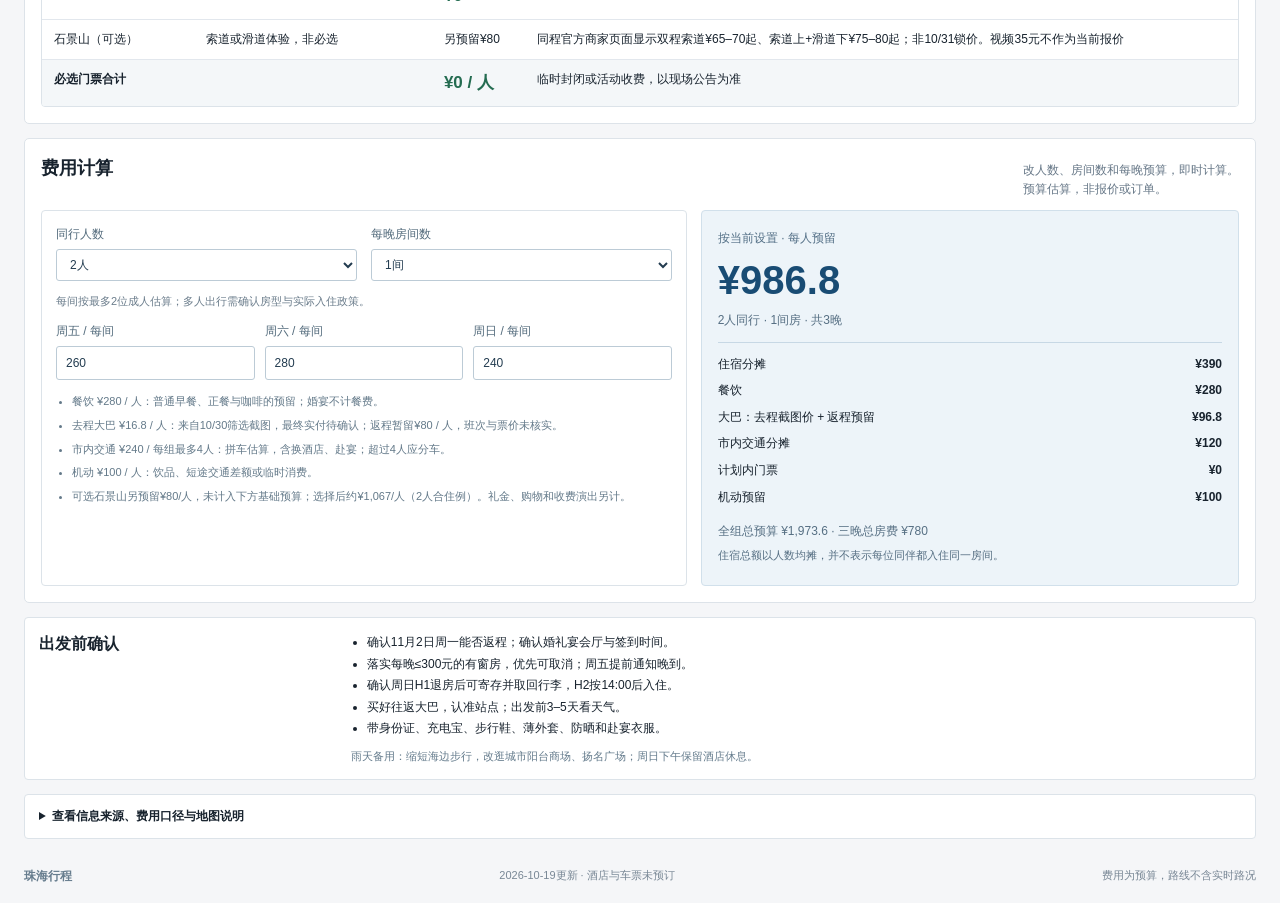
==== commit 2e95646e: "Remove video adaptation explanation section" ====
--- a/index.html
+++ b/index.html
@@ -3,7 +3,6 @@
 <body><header><a class="brand" href="#">珠海行程</a><nav aria-label="页面导航"><a href="#route">路线地图</a><a href="#bus">大巴</a><a href="#days">每日安排</a><a href="#stay">住哪里</a><a href="#budget">算费用</a></nav><button class="share" id="share">复制分享链接 ↗</button></header>
 <main><section class="summary-panel" aria-label="行程摘要"><h1>珠海行程：10月30日晚—11月2日上午</h1><div class="summary-grid"><p><b>交通</b>19:30深大上车 → 红山下；19:52 → 香洲区府下。均再打车去H1。</p><p><b>住宿</b>周五、周六 H1情侣中路汉庭；周日 H2湾仔口岸汉庭。每间每晚≤300元。</p><p><b>费用</b>2人合住示例约987元/人；计划内公共景点门票0元，不含礼金、购物与可选索道。</p></div><p class="summary-note">11/2周一返程暂定；酒店价格为预算、房态未确认，车票未预订。11/1晚华发喜来登婚礼，签到按请柬。更新：2026-10-19。</p></section>
 <section id="route"><div class="section-head"><h2>路线地图与点间距离</h2><p>按小红书视频调整：周六海岸线，周日圆明新园；H1 / H2是候选酒店。距离为规划参考。</p></div><div class="map-layout"><div class="map-frame"><div class="tabs" role="group" aria-label="地图视图"><button class="active" data-map="overview" aria-pressed="true">酒店 / 周日路线</button><button data-map="coast" aria-pressed="false">周六视频路线</button><button data-map="arrival" aria-pressed="false">周五下车与H1</button></div><a id="map-open" href="assets/map-overview.jpg?v=20261019-video1" target="_blank" rel="noopener"><img id="route-map" src="assets/map-overview.jpg?v=20261019-video1" alt="珠海全程路线图，标注H1情侣中路汉庭、H2湾仔口岸汉庭、景点、婚礼地点与点间规划距离" width="1200" height="820"></a><div class="map-caption"><span>点击查看大图；地图编号对应距离表</span><a id="map-download" href="assets/map-overview.jpg?v=20261019-video1" download>下载当前地图</a></div></div><aside class="distance-panel"><div class="hotel-key"><b>H1 汉庭珠海情侣中路酒店</b> · 凤凰南路1126号<br><b>H2 汉庭湾仔口岸国际会展中心店</b> · 南湾南路5000号<br>R 红山（仁恒星园） · Q 香洲区府<br>1 爱情邮局 · 2 渔女 · 3 城市阳台 · 4 日月贝<br>5 圆明新园 · 6 华发喜来登（婚礼）<br>7 石景山索道（可选） · 8 海天驿站沙滩</div><table class="distance-table"><thead><tr><th>行程</th><th>点位 / 口径</th><th>距离</th></tr></thead><tbody><tr><td>到店</td><td>R→H1<span class="route-mode"> · 驾车规划</span></td><td>约6.0 km</td></tr><tr><td>到店</td><td>Q→H1<span class="route-mode"> · 驾车规划</span></td><td>约6.3 km</td></tr><tr><td>站点对比</td><td>R→Q<span class="route-mode"> · 直线距离</span></td><td>约380 m</td></tr><tr><td>周六</td><td>H1→1<span class="route-mode"> · 驾车规划</span></td><td>约4.1 km</td></tr><tr><td>周六</td><td>1→2<span class="route-mode"> · 步行规划</span></td><td>约1.6 km</td></tr><tr><td>周六</td><td>2→3<span class="route-mode"> · 步行规划</span></td><td>约1.2 km</td></tr><tr><td>可选</td><td>3→7<span class="route-mode"> · 步行规划</span></td><td>约320 m</td></tr><tr><td>可选</td><td>7→3<span class="route-mode"> · 步行规划</span></td><td>约320 m</td></tr><tr><td>周六</td><td>3→4<span class="route-mode"> · 步行规划</span></td><td>约2.7 km</td></tr><tr><td>周六</td><td>4→8<span class="route-mode"> · 驾车规划</span></td><td>约5.5 km</td></tr><tr><td>周六</td><td>8→H1<span class="route-mode"> · 驾车规划</span></td><td>约4.7 km</td></tr><tr><td>周日</td><td>H1→5<span class="route-mode"> · 驾车规划</span></td><td>约8.3 km</td></tr><tr><td>周日</td><td>5→H1<span class="route-mode"> · 驾车规划</span></td><td>约8.2 km</td></tr><tr><td>周日</td><td>H1→H2<span class="route-mode"> · 驾车规划</span></td><td>约13.8 km</td></tr><tr><td>赴宴</td><td>H2→6<span class="route-mode"> · 驾车规划</span></td><td>约4.5 km</td></tr></tbody></table><p class="map-note">“驾车 / 步行规划”来自OSRM、FOSSGIS与OSM道路数据；非实时导航。“直线”按统一坐标计算，不能替代道路里程。点位为来源POI参考位置，酒店入口与大巴准确停靠侧以订单及现场为准。</p><a class="small" href="map-base.html">查看未标注底图</a> · <a class="small" href="assets/route-data.json" target="_blank" rel="noopener">距离与坐标来源数据</a></aside></div></section>
-<section id="reference"><div class="section-head"><h2>视频路线与本次调整</h2><p><a href="https://www.xiaohongshu.com/discovery/item/69c1792400000000230178bc" target="_blank" rel="noopener">原笔记：散修风不归《珠海一天旅游攻略》 ↗</a></p></div><p><b>视频主线：</b>爱情邮局 → 渔女 → 香炉湾 / 城市阳台 → 石景山 → 野狸岛 / 日月贝 → 海天驿站，最后补充圆明新园。已核对158秒视频的字幕与路线画面。</p><p><b>本次执行：</b>海岸线放周六；石景山按体力选做；圆明新园移到周日上午，替换原北山安排，14:00后入住H2、休息换衣赴宴。视频从珠海站 / 拱北起步；你周五直接到H1，周六从H1打车到爱情邮局，不绕回拱北。酒店和费用是本次安排，非视频推荐。</p><p class="small">视频00:18提到99路 / 观光线、01:00提到35元索道，均未作为实时班次或本次报价。海天只安排傍晚看海，不保证看到太阳落入海面。视频适合参考景点顺序，实际走行以现场规则和导航为准。</p></section>
 <section id="bus"><div class="section-head"><div><h2>周五大巴：班次、站点、接驳</h2></div><p>依据同行提供的10月30日筛选截图整理。<br>¥16.8是截图显示价格，未下单，余位与最终实付以购票页为准。</p></div><div class="table-wrap"><table class="bus-table"><thead><tr><th>候选班次</th><th>上车点与签到</th><th>珠海停靠点（截图顺序）</th><th>截图票价</th></tr></thead><tbody><tr><td><b>19:30 · 赶得上优先</b><br>深圳市区 → 珠海市区</td><td>深大地铁站A3出口右转<br>歌文西饼面包店门口路边<br>提前10分钟找蓝色马甲站务签到</td><td>官塘 → 北理工 → 北师大 → 上冲公交车站 → 红山-恒星园 → 拱北华侨宾馆 → 拱北公交站（口岸）</td><td class="free">¥16.8</td></tr><tr><td><b>19:52 · 晚出发备选</b><br>深圳市区 → 珠海拱北</td><td>深大地铁站A3出口左边公交站旁<br>黄色深圳科技园客运停靠点<br>提前10分钟找红色马甲工作人员</td><td>官塘（往北理工） → 北理工（往上冲） → 上冲（往香洲） → 香洲区府（往香洲） → 华侨宾馆（往口岸） → 拱北口岸（城轨珠海公交站9号站台）</td><td class="free">¥16.8</td></tr></tbody></table></div><div class="bus-note"><p><strong>推荐选法：</strong>能从容赶上就选19:30，在“红山－恒星园”下车，打车到H1；希望晚22分钟出发就选19:52，在“香洲区府（往香洲方向）”下车，同样打车到H1。</p><p><strong>距离依据：</strong>R→H1驾车规划约6.0 km，Q→H1驾车规划约6.3 km；两站之间直线约380米。不要仅凭直线距离认定19:52更优。规划路线受站点所在道路侧、转向与道路数据影响，未验证实际到达时间、车费。</p><p><strong>找站：</strong>19:30班在深大A3右转、歌文西饼门口，找蓝马甲；19:52班在A3左侧公交站旁黄色客运停靠点，找红马甲。两班截图均要求提前10分钟，建议额外留10分钟找站。</p><p class="small">19:35、19:55只露出部分信息，未纳入比较；19:30“优先走深中通道”不是保证。19:52标注特惠线路不设儿童票，有儿童同行时先核对规则。截图未给预计到达时间，票价16.8元及余位以最终购票页为准。</p></div></section>
 <section id="spots"><div class="section-head"><div><h2>景点速查</h2></div><p>缩略图为景点示意；以文字说明、门票范围为准。</p></div><div class="spot-grid">
 <article class="spot"><img src="assets/lighthouse.svg" alt="爱情邮局白色灯塔轮廓示意" loading="lazy"><div><h3>爱情邮局与灯塔</h3><p>在海边开启一天。拍灯塔、看沙滩，想寄明信片就顺路进店。</p><div class="spot-foot"><span>建议 45–60 分钟</span><b>公共区域 ¥0</b></div></div></article>
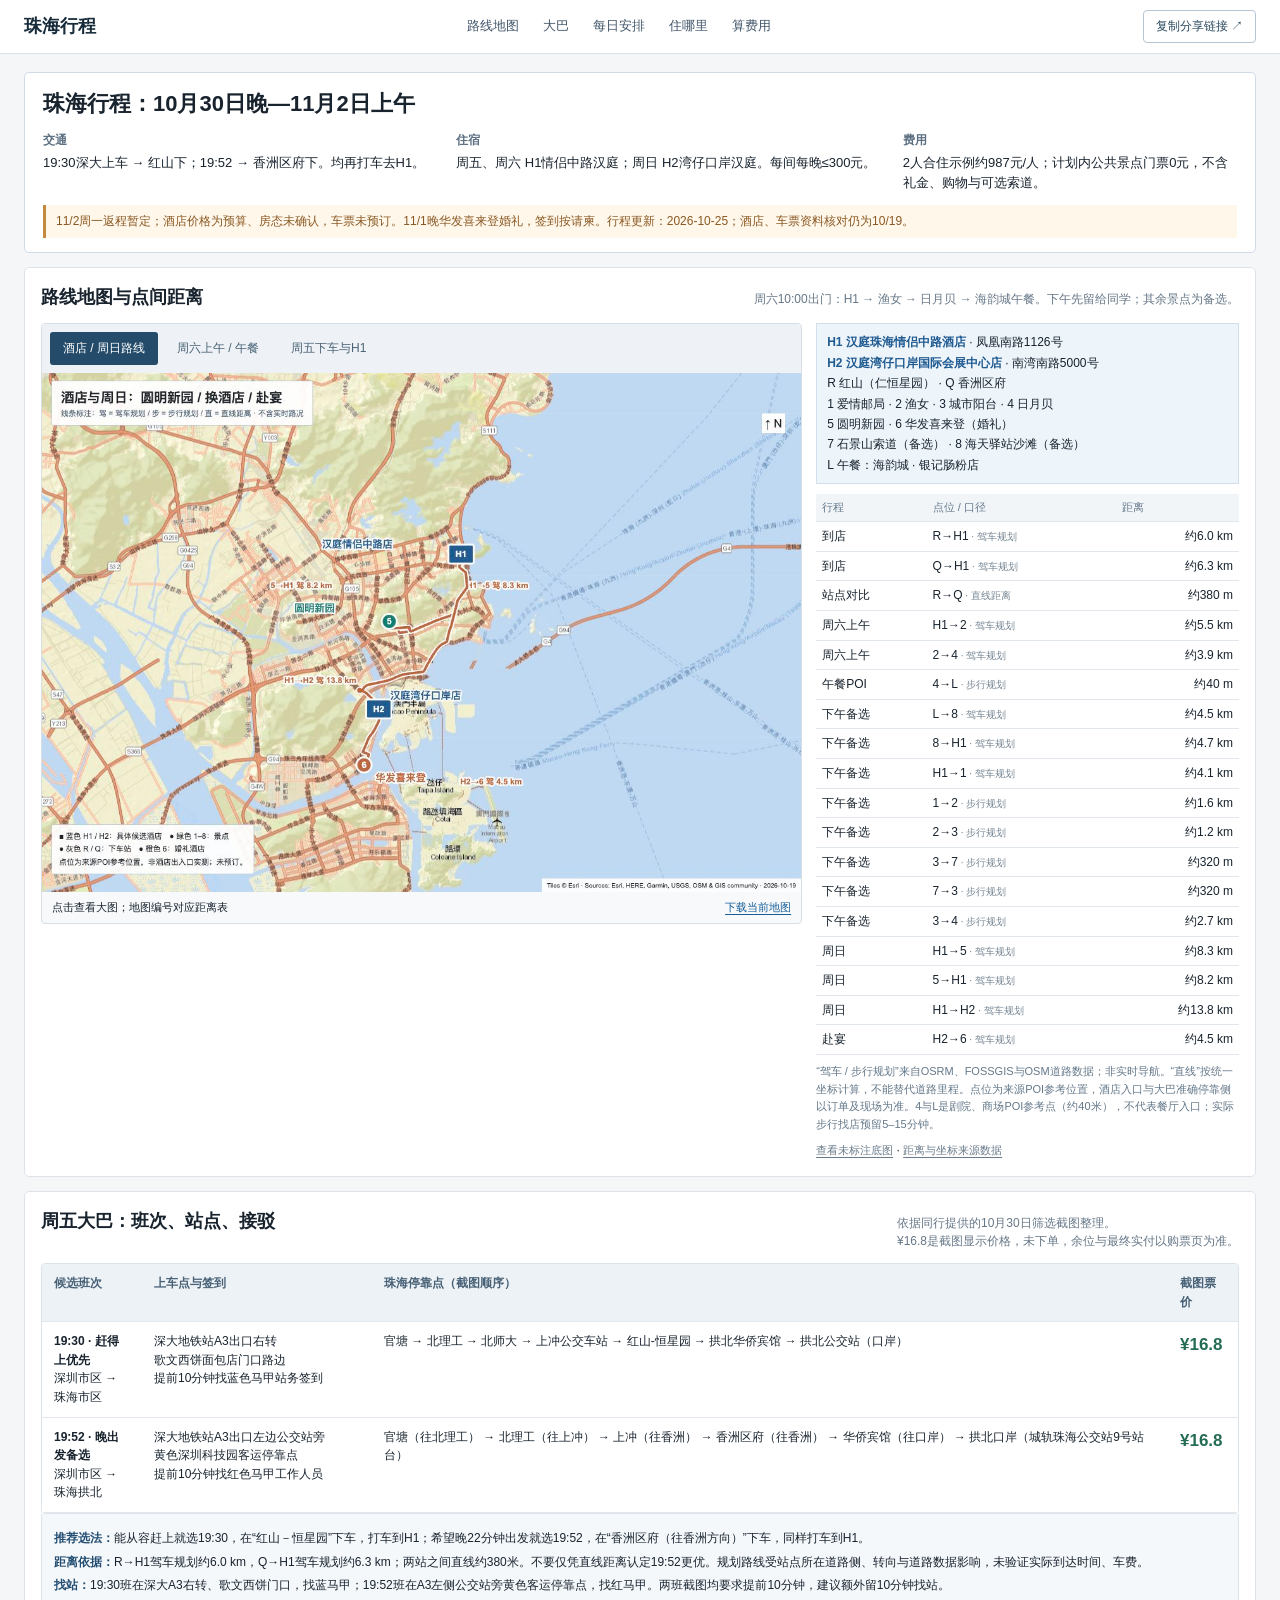
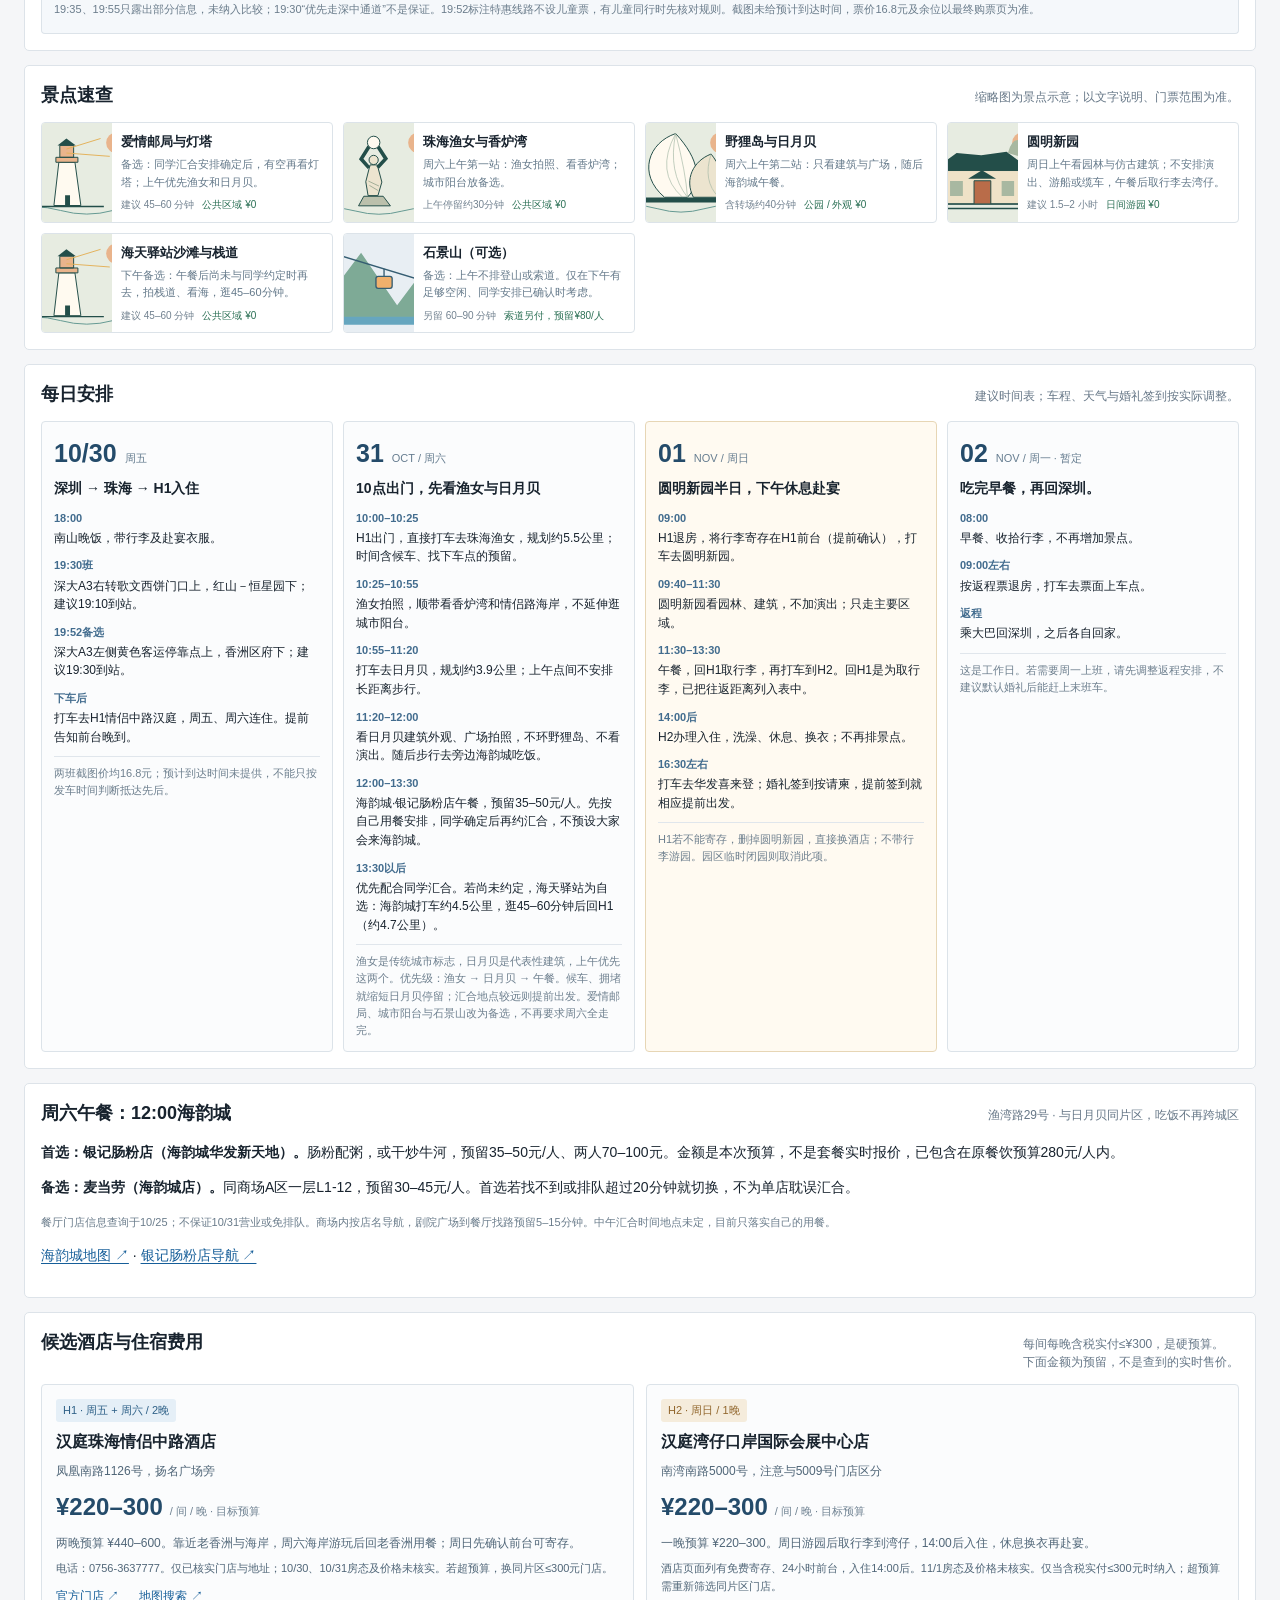
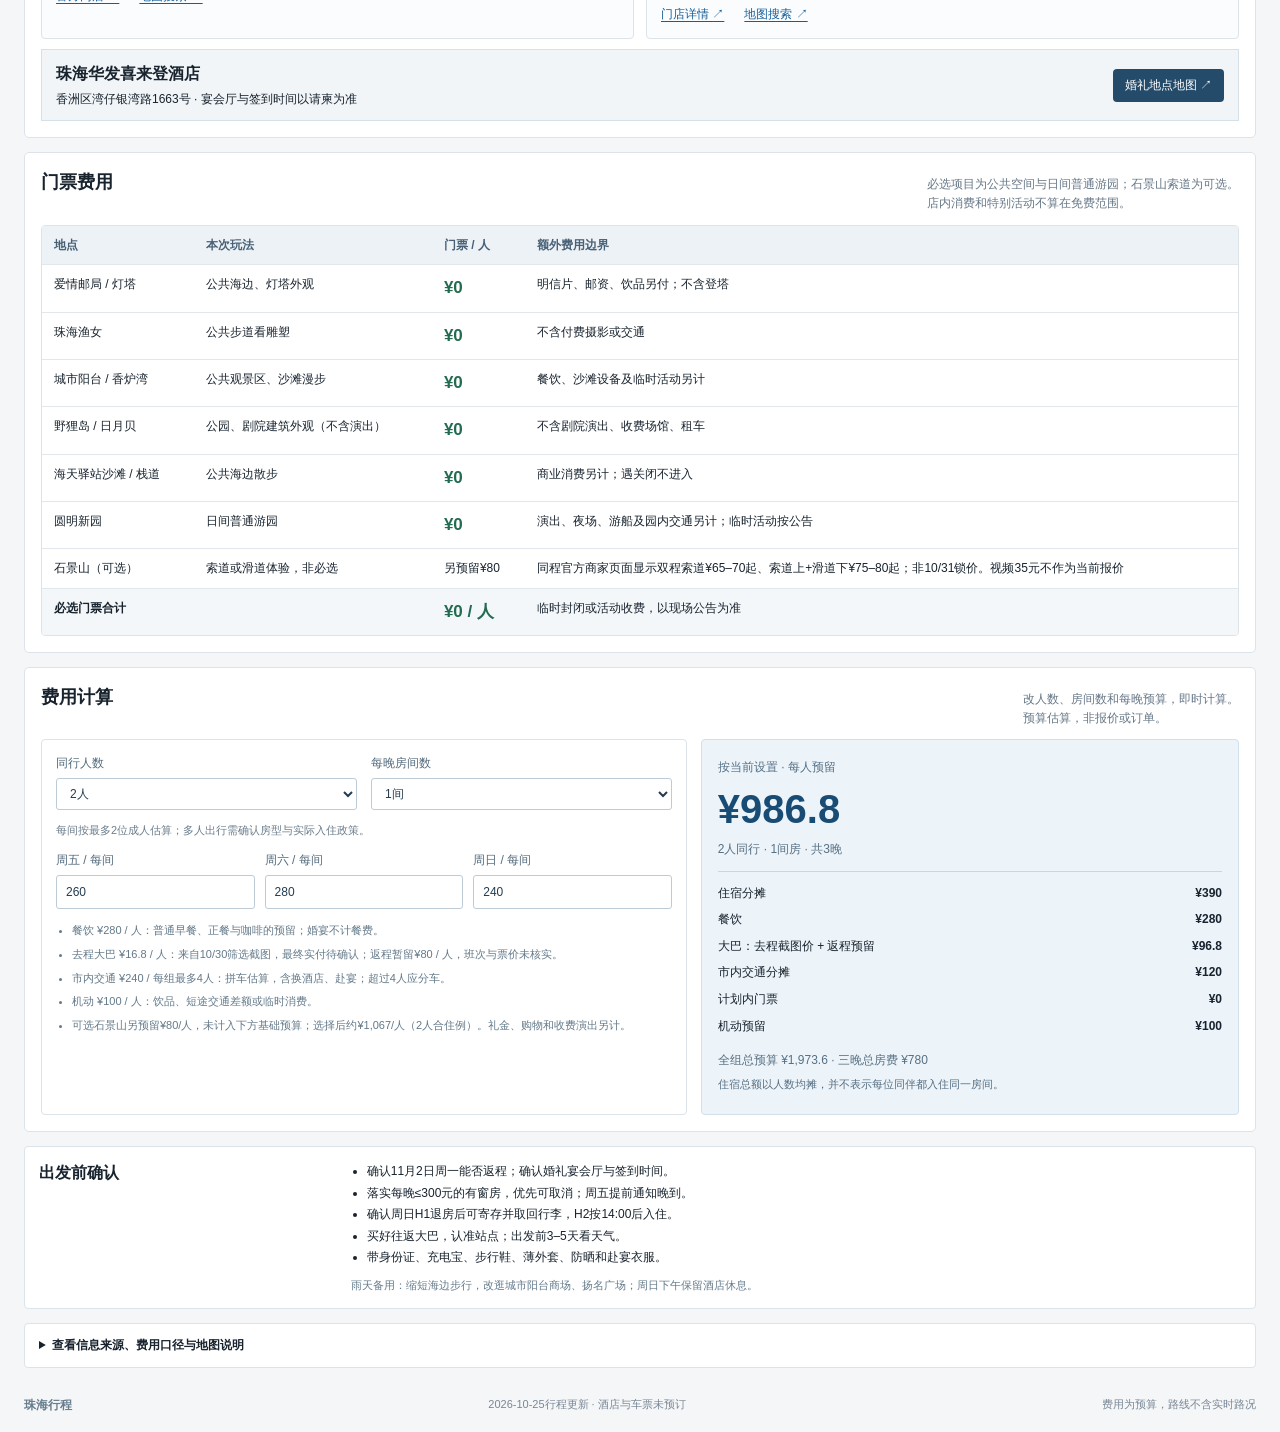
==== commit e1b3bd89: "Prioritize Saturday landmarks after 10am with Haiyuncheng lunch" ====
--- a/index.html
+++ b/index.html
@@ -1,24 +1,25 @@
 <!doctype html>
-<html lang="zh-CN"><head><meta charset="utf-8"><meta name="viewport" content="width=device-width,initial-scale=1"><meta name="theme-color" content="#254c43"><meta name="description" content="2026年10月30日晚至11月2日，深圳出发的珠海周末旅行计划：真实地图截图与路线标记、景点示意、每晚300元以内住宿预算及费用计算。"><title>珠海行程｜10/30—11/2｜交通、酒店与距离</title><link rel="icon" href="assets/shell.svg" type="image/svg+xml"><link rel="stylesheet" href="style.css?v=20261019-video1"><script src="app.js?v=20261019-video1" defer></script></head>
+<html lang="zh-CN"><head><meta charset="utf-8"><meta name="viewport" content="width=device-width,initial-scale=1"><meta name="theme-color" content="#254c43"><meta name="description" content="2026年10月30日晚至11月2日，深圳出发的珠海周末旅行计划：真实地图截图与路线标记、景点示意、每晚300元以内住宿预算及费用计算。"><title>珠海行程｜10/30—11/2｜交通、酒店与距离</title><link rel="icon" href="assets/shell.svg" type="image/svg+xml"><link rel="stylesheet" href="style.css?v=20261025-am1"><script src="app.js?v=20261025-am1" defer></script></head>
 <body><header><a class="brand" href="#">珠海行程</a><nav aria-label="页面导航"><a href="#route">路线地图</a><a href="#bus">大巴</a><a href="#days">每日安排</a><a href="#stay">住哪里</a><a href="#budget">算费用</a></nav><button class="share" id="share">复制分享链接 ↗</button></header>
-<main><section class="summary-panel" aria-label="行程摘要"><h1>珠海行程：10月30日晚—11月2日上午</h1><div class="summary-grid"><p><b>交通</b>19:30深大上车 → 红山下；19:52 → 香洲区府下。均再打车去H1。</p><p><b>住宿</b>周五、周六 H1情侣中路汉庭；周日 H2湾仔口岸汉庭。每间每晚≤300元。</p><p><b>费用</b>2人合住示例约987元/人；计划内公共景点门票0元，不含礼金、购物与可选索道。</p></div><p class="summary-note">11/2周一返程暂定；酒店价格为预算、房态未确认，车票未预订。11/1晚华发喜来登婚礼，签到按请柬。更新：2026-10-19。</p></section>
-<section id="route"><div class="section-head"><h2>路线地图与点间距离</h2><p>按小红书视频调整：周六海岸线，周日圆明新园；H1 / H2是候选酒店。距离为规划参考。</p></div><div class="map-layout"><div class="map-frame"><div class="tabs" role="group" aria-label="地图视图"><button class="active" data-map="overview" aria-pressed="true">酒店 / 周日路线</button><button data-map="coast" aria-pressed="false">周六视频路线</button><button data-map="arrival" aria-pressed="false">周五下车与H1</button></div><a id="map-open" href="assets/map-overview.jpg?v=20261019-video1" target="_blank" rel="noopener"><img id="route-map" src="assets/map-overview.jpg?v=20261019-video1" alt="珠海全程路线图，标注H1情侣中路汉庭、H2湾仔口岸汉庭、景点、婚礼地点与点间规划距离" width="1200" height="820"></a><div class="map-caption"><span>点击查看大图；地图编号对应距离表</span><a id="map-download" href="assets/map-overview.jpg?v=20261019-video1" download>下载当前地图</a></div></div><aside class="distance-panel"><div class="hotel-key"><b>H1 汉庭珠海情侣中路酒店</b> · 凤凰南路1126号<br><b>H2 汉庭湾仔口岸国际会展中心店</b> · 南湾南路5000号<br>R 红山（仁恒星园） · Q 香洲区府<br>1 爱情邮局 · 2 渔女 · 3 城市阳台 · 4 日月贝<br>5 圆明新园 · 6 华发喜来登（婚礼）<br>7 石景山索道（可选） · 8 海天驿站沙滩</div><table class="distance-table"><thead><tr><th>行程</th><th>点位 / 口径</th><th>距离</th></tr></thead><tbody><tr><td>到店</td><td>R→H1<span class="route-mode"> · 驾车规划</span></td><td>约6.0 km</td></tr><tr><td>到店</td><td>Q→H1<span class="route-mode"> · 驾车规划</span></td><td>约6.3 km</td></tr><tr><td>站点对比</td><td>R→Q<span class="route-mode"> · 直线距离</span></td><td>约380 m</td></tr><tr><td>周六</td><td>H1→1<span class="route-mode"> · 驾车规划</span></td><td>约4.1 km</td></tr><tr><td>周六</td><td>1→2<span class="route-mode"> · 步行规划</span></td><td>约1.6 km</td></tr><tr><td>周六</td><td>2→3<span class="route-mode"> · 步行规划</span></td><td>约1.2 km</td></tr><tr><td>可选</td><td>3→7<span class="route-mode"> · 步行规划</span></td><td>约320 m</td></tr><tr><td>可选</td><td>7→3<span class="route-mode"> · 步行规划</span></td><td>约320 m</td></tr><tr><td>周六</td><td>3→4<span class="route-mode"> · 步行规划</span></td><td>约2.7 km</td></tr><tr><td>周六</td><td>4→8<span class="route-mode"> · 驾车规划</span></td><td>约5.5 km</td></tr><tr><td>周六</td><td>8→H1<span class="route-mode"> · 驾车规划</span></td><td>约4.7 km</td></tr><tr><td>周日</td><td>H1→5<span class="route-mode"> · 驾车规划</span></td><td>约8.3 km</td></tr><tr><td>周日</td><td>5→H1<span class="route-mode"> · 驾车规划</span></td><td>约8.2 km</td></tr><tr><td>周日</td><td>H1→H2<span class="route-mode"> · 驾车规划</span></td><td>约13.8 km</td></tr><tr><td>赴宴</td><td>H2→6<span class="route-mode"> · 驾车规划</span></td><td>约4.5 km</td></tr></tbody></table><p class="map-note">“驾车 / 步行规划”来自OSRM、FOSSGIS与OSM道路数据；非实时导航。“直线”按统一坐标计算，不能替代道路里程。点位为来源POI参考位置，酒店入口与大巴准确停靠侧以订单及现场为准。</p><a class="small" href="map-base.html">查看未标注底图</a> · <a class="small" href="assets/route-data.json" target="_blank" rel="noopener">距离与坐标来源数据</a></aside></div></section>
+<main><section class="summary-panel" aria-label="行程摘要"><h1>珠海行程：10月30日晚—11月2日上午</h1><div class="summary-grid"><p><b>交通</b>19:30深大上车 → 红山下；19:52 → 香洲区府下。均再打车去H1。</p><p><b>住宿</b>周五、周六 H1情侣中路汉庭；周日 H2湾仔口岸汉庭。每间每晚≤300元。</p><p><b>费用</b>2人合住示例约987元/人；计划内公共景点门票0元，不含礼金、购物与可选索道。</p></div><p class="summary-note">11/2周一返程暂定；酒店价格为预算、房态未确认，车票未预订。11/1晚华发喜来登婚礼，签到按请柬。行程更新：2026-10-25；酒店、车票资料核对仍为10/19。</p></section>
+<section id="route"><div class="section-head"><h2>路线地图与点间距离</h2><p>周六10:00出门：H1 → 渔女 → 日月贝 → 海韵城午餐。下午先留给同学；其余景点为备选。</p></div><div class="map-layout"><div class="map-frame"><div class="tabs" role="group" aria-label="地图视图"><button class="active" data-map="overview" aria-pressed="true">酒店 / 周日路线</button><button data-map="coast" aria-pressed="false">周六上午 / 午餐</button><button data-map="arrival" aria-pressed="false">周五下车与H1</button></div><a id="map-open" href="assets/map-overview.jpg?v=20261025-am1" target="_blank" rel="noopener"><img id="route-map" src="assets/map-overview.jpg?v=20261025-am1" alt="珠海全程路线图，标注H1情侣中路汉庭、H2湾仔口岸汉庭、景点、婚礼地点与点间规划距离" width="1200" height="820"></a><div class="map-caption"><span>点击查看大图；地图编号对应距离表</span><a id="map-download" href="assets/map-overview.jpg?v=20261025-am1" download>下载当前地图</a></div></div><aside class="distance-panel"><div class="hotel-key"><b>H1 汉庭珠海情侣中路酒店</b> · 凤凰南路1126号<br><b>H2 汉庭湾仔口岸国际会展中心店</b> · 南湾南路5000号<br>R 红山（仁恒星园） · Q 香洲区府<br>1 爱情邮局 · 2 渔女 · 3 城市阳台 · 4 日月贝<br>5 圆明新园 · 6 华发喜来登（婚礼）<br>7 石景山索道（备选） · 8 海天驿站沙滩（备选）<br>L 午餐：海韵城 · 银记肠粉店</div><table class="distance-table"><thead><tr><th>行程</th><th>点位 / 口径</th><th>距离</th></tr></thead><tbody><tr><td>到店</td><td>R→H1<span class="route-mode"> · 驾车规划</span></td><td>约6.0 km</td></tr><tr><td>到店</td><td>Q→H1<span class="route-mode"> · 驾车规划</span></td><td>约6.3 km</td></tr><tr><td>站点对比</td><td>R→Q<span class="route-mode"> · 直线距离</span></td><td>约380 m</td></tr><tr><td>周六上午</td><td>H1→2<span class="route-mode"> · 驾车规划</span></td><td>约5.5 km</td></tr><tr><td>周六上午</td><td>2→4<span class="route-mode"> · 驾车规划</span></td><td>约3.9 km</td></tr><tr><td>午餐POI</td><td>4→L<span class="route-mode"> · 步行规划</span></td><td>约40 m</td></tr><tr><td>下午备选</td><td>L→8<span class="route-mode"> · 驾车规划</span></td><td>约4.5 km</td></tr><tr><td>下午备选</td><td>8→H1<span class="route-mode"> · 驾车规划</span></td><td>约4.7 km</td></tr><tr><td>下午备选</td><td>H1→1<span class="route-mode"> · 驾车规划</span></td><td>约4.1 km</td></tr><tr><td>下午备选</td><td>1→2<span class="route-mode"> · 步行规划</span></td><td>约1.6 km</td></tr><tr><td>下午备选</td><td>2→3<span class="route-mode"> · 步行规划</span></td><td>约1.2 km</td></tr><tr><td>下午备选</td><td>3→7<span class="route-mode"> · 步行规划</span></td><td>约320 m</td></tr><tr><td>下午备选</td><td>7→3<span class="route-mode"> · 步行规划</span></td><td>约320 m</td></tr><tr><td>下午备选</td><td>3→4<span class="route-mode"> · 步行规划</span></td><td>约2.7 km</td></tr><tr><td>周日</td><td>H1→5<span class="route-mode"> · 驾车规划</span></td><td>约8.3 km</td></tr><tr><td>周日</td><td>5→H1<span class="route-mode"> · 驾车规划</span></td><td>约8.2 km</td></tr><tr><td>周日</td><td>H1→H2<span class="route-mode"> · 驾车规划</span></td><td>约13.8 km</td></tr><tr><td>赴宴</td><td>H2→6<span class="route-mode"> · 驾车规划</span></td><td>约4.5 km</td></tr></tbody></table><p class="map-note">“驾车 / 步行规划”来自OSRM、FOSSGIS与OSM道路数据；非实时导航。“直线”按统一坐标计算，不能替代道路里程。点位为来源POI参考位置，酒店入口与大巴准确停靠侧以订单及现场为准。4与L是剧院、商场POI参考点（约40米），不代表餐厅入口；实际步行找店预留5–15分钟。</p><a class="small" href="map-base.html">查看未标注底图</a> · <a class="small" href="assets/route-data.json" target="_blank" rel="noopener">距离与坐标来源数据</a></aside></div></section>
 <section id="bus"><div class="section-head"><div><h2>周五大巴：班次、站点、接驳</h2></div><p>依据同行提供的10月30日筛选截图整理。<br>¥16.8是截图显示价格，未下单，余位与最终实付以购票页为准。</p></div><div class="table-wrap"><table class="bus-table"><thead><tr><th>候选班次</th><th>上车点与签到</th><th>珠海停靠点（截图顺序）</th><th>截图票价</th></tr></thead><tbody><tr><td><b>19:30 · 赶得上优先</b><br>深圳市区 → 珠海市区</td><td>深大地铁站A3出口右转<br>歌文西饼面包店门口路边<br>提前10分钟找蓝色马甲站务签到</td><td>官塘 → 北理工 → 北师大 → 上冲公交车站 → 红山-恒星园 → 拱北华侨宾馆 → 拱北公交站（口岸）</td><td class="free">¥16.8</td></tr><tr><td><b>19:52 · 晚出发备选</b><br>深圳市区 → 珠海拱北</td><td>深大地铁站A3出口左边公交站旁<br>黄色深圳科技园客运停靠点<br>提前10分钟找红色马甲工作人员</td><td>官塘（往北理工） → 北理工（往上冲） → 上冲（往香洲） → 香洲区府（往香洲） → 华侨宾馆（往口岸） → 拱北口岸（城轨珠海公交站9号站台）</td><td class="free">¥16.8</td></tr></tbody></table></div><div class="bus-note"><p><strong>推荐选法：</strong>能从容赶上就选19:30，在“红山－恒星园”下车，打车到H1；希望晚22分钟出发就选19:52，在“香洲区府（往香洲方向）”下车，同样打车到H1。</p><p><strong>距离依据：</strong>R→H1驾车规划约6.0 km，Q→H1驾车规划约6.3 km；两站之间直线约380米。不要仅凭直线距离认定19:52更优。规划路线受站点所在道路侧、转向与道路数据影响，未验证实际到达时间、车费。</p><p><strong>找站：</strong>19:30班在深大A3右转、歌文西饼门口，找蓝马甲；19:52班在A3左侧公交站旁黄色客运停靠点，找红马甲。两班截图均要求提前10分钟，建议额外留10分钟找站。</p><p class="small">19:35、19:55只露出部分信息，未纳入比较；19:30“优先走深中通道”不是保证。19:52标注特惠线路不设儿童票，有儿童同行时先核对规则。截图未给预计到达时间，票价16.8元及余位以最终购票页为准。</p></div></section>
 <section id="spots"><div class="section-head"><div><h2>景点速查</h2></div><p>缩略图为景点示意；以文字说明、门票范围为准。</p></div><div class="spot-grid">
-<article class="spot"><img src="assets/lighthouse.svg" alt="爱情邮局白色灯塔轮廓示意" loading="lazy"><div><h3>爱情邮局与灯塔</h3><p>在海边开启一天。拍灯塔、看沙滩，想寄明信片就顺路进店。</p><div class="spot-foot"><span>建议 45–60 分钟</span><b>公共区域 ¥0</b></div></div></article>
-<article class="spot"><img src="assets/fisher.svg" alt="珠海渔女举珠雕塑轮廓示意" loading="lazy"><div><h3>珠海渔女与香炉湾</h3><p>渔女拍照后，到城市阳台吃午饭。沙滩漫步不赶路，累了就坐下。</p><div class="spot-foot"><span>含午餐约 2–3 小时</span><b>公共区域 ¥0</b></div></div></article>
-<article class="spot"><img src="assets/shell.svg" alt="日月贝歌剧院双贝壳轮廓示意" loading="lazy"><div><h3>野狸岛与日月贝</h3><p>经新月桥到岛上看双贝壳建筑，之后打车去海天驿站。</p><div class="spot-foot"><span>建议 60–90 分钟</span><b>公园 / 外观 ¥0</b></div></div></article>
+<article class="spot"><img src="assets/lighthouse.svg" alt="爱情邮局白色灯塔轮廓示意" loading="lazy"><div><h3>爱情邮局与灯塔</h3><p>备选：同学汇合安排确定后，有空再看灯塔；上午优先渔女和日月贝。</p><div class="spot-foot"><span>建议 45–60 分钟</span><b>公共区域 ¥0</b></div></div></article>
+<article class="spot"><img src="assets/fisher.svg" alt="珠海渔女举珠雕塑轮廓示意" loading="lazy"><div><h3>珠海渔女与香炉湾</h3><p>周六上午第一站：渔女拍照、看香炉湾；城市阳台放备选。</p><div class="spot-foot"><span>上午停留约30分钟</span><b>公共区域 ¥0</b></div></div></article>
+<article class="spot"><img src="assets/shell.svg" alt="日月贝歌剧院双贝壳轮廓示意" loading="lazy"><div><h3>野狸岛与日月贝</h3><p>周六上午第二站：只看建筑与广场，随后海韵城午餐。</p><div class="spot-foot"><span>含转场约40分钟</span><b>公园 / 外观 ¥0</b></div></div></article>
 <article class="spot"><img src="assets/village.svg" alt="仿古院落轮廓示意（非圆明新园实景）" loading="lazy"><div><h3>圆明新园</h3><p>周日上午看园林与仿古建筑；不安排演出、游船或缆车，午餐后取行李去湾仔。</p><div class="spot-foot"><span>建议 1.5–2 小时</span><b>日间游园 ¥0</b></div></div></article>
-<article class="spot"><img src="assets/lighthouse.svg" alt="海岸示意（非海天栈道实景）" loading="lazy"><div><h3>海天驿站沙滩与栈道</h3><p>按视频在海岸线北端收尾，拍栈道、看海；时间不足可直接回酒店。</p><div class="spot-foot"><span>建议 45–60 分钟</span><b>公共区域 ¥0</b></div></div></article><article class="spot"><img src="assets/mountain.svg" alt="石景山观景与索道轮廓示意" loading="lazy"><div><h3>石景山（可选）</h3><p>从城市阳台顺路往返，看山海全景。按天气、排队与体力决定，最晚14:00下山。</p><div class="spot-foot"><span>另留 60–90 分钟</span><b>索道另付，预留¥80/人</b></div></div></article></div></section>
+<article class="spot"><img src="assets/lighthouse.svg" alt="海岸示意（非海天栈道实景）" loading="lazy"><div><h3>海天驿站沙滩与栈道</h3><p>下午备选：午餐后尚未与同学约定时再去，拍栈道、看海，逛45–60分钟。</p><div class="spot-foot"><span>建议 45–60 分钟</span><b>公共区域 ¥0</b></div></div></article><article class="spot"><img src="assets/mountain.svg" alt="石景山观景与索道轮廓示意" loading="lazy"><div><h3>石景山（可选）</h3><p>备选：上午不排登山或索道。仅在下午有足够空闲、同学安排已确认时考虑。</p><div class="spot-foot"><span>另留 60–90 分钟</span><b>索道另付，预留¥80/人</b></div></div></article></div></section>
 <section id="days"><div class="section-head"><div><h2>每日安排</h2></div><p>建议时间表；车程、天气与婚礼签到按实际调整。</p></div><div class="day-grid">
 <article class="day"><div class="day-date"><strong>10/30</strong><span>周五</span></div><h3>深圳 → 珠海 → H1入住</h3><ul><li><time>18:00</time><div>南山晚饭，带行李及赴宴衣服。</div></li><li><time>19:30班</time><div>深大A3右转歌文西饼门口上，红山－恒星园下；建议19:10到站。</div></li><li><time>19:52备选</time><div>深大A3左侧黄色客运停靠点上，香洲区府下；建议19:30到站。</div></li><li><time>下车后</time><div>打车去H1情侣中路汉庭，周五、周六连住。提前告知前台晚到。</div></li></ul><p class="day-tip">两班截图价均16.8元；预计到达时间未提供，不能只按发车时间判断抵达先后。</p></article>
-<article class="day"><div class="day-date"><strong>31</strong><span>OCT / 周六</span></div><h3>视频海岸线：南端起步，北端收尾</h3><ul><li><time>09:00–10:00</time><div>H1打车到爱情邮局，拍灯塔、海边散步。</div></li><li><time>10:00–12:30</time><div>步行到渔女，再到香炉湾 / 城市阳台，午餐与休息。</div></li><li><time>12:30–14:00</time><div>石景山可选；不登山就在城市阳台休息。到索道参考点步行约320米，山内路程另计。</div></li><li><time>14:00–16:30</time><div>城市阳台经新月桥方向步行到日月贝（规划约2.7公里）；累了改打车。逛岛60–90分钟，不环岛。</div></li><li><time>16:30–18:00</time><div>打车去海天驿站沙滩 / 栈道，傍晚看海后回H1，晚餐就近解决。</div></li></ul><p class="day-tip">城市阳台→日月贝步行暂留45–60分钟；石景山不强制。海天不保证海上日落，不为拍照赶路。</p></article>
+<article class="day"><div class="day-date"><strong>31</strong><span>OCT / 周六</span></div><h3>10点出门，先看渔女与日月贝</h3><ul><li><time>10:00–10:25</time><div>H1出门，直接打车去珠海渔女，规划约5.5公里；时间含候车、找下车点的预留。</div></li><li><time>10:25–10:55</time><div>渔女拍照，顺带看香炉湾和情侣路海岸，不延伸逛城市阳台。</div></li><li><time>10:55–11:20</time><div>打车去日月贝，规划约3.9公里；上午点间不安排长距离步行。</div></li><li><time>11:20–12:00</time><div>看日月贝建筑外观、广场拍照，不环野狸岛、不看演出。随后步行去旁边海韵城吃饭。</div></li><li><time>12:00–13:30</time><div>海韵城·银记肠粉店午餐，预留35–50元/人。先按自己用餐安排，同学确定后再约汇合，不预设大家会来海韵城。</div></li><li><time>13:30以后</time><div>优先配合同学汇合。若尚未约定，海天驿站为自选：海韵城打车约4.5公里，逛45–60分钟后回H1（约4.7公里）。</div></li></ul><p class="day-tip">渔女是传统城市标志，日月贝是代表性建筑，上午优先这两个。优先级：渔女 → 日月贝 → 午餐。候车、拥堵就缩短日月贝停留；汇合地点较远则提前出发。爱情邮局、城市阳台与石景山改为备选，不再要求周六全走完。</p></article>
 <article class="day wedding-day"><div class="day-date"><strong>01</strong><span>NOV / 周日</span></div><h3>圆明新园半日，下午休息赴宴</h3><ul><li><time>09:00</time><div>H1退房，将行李寄存在H1前台（提前确认），打车去圆明新园。</div></li><li><time>09:40–11:30</time><div>圆明新园看园林、建筑，不加演出；只走主要区域。</div></li><li><time>11:30–13:30</time><div>午餐，回H1取行李，再打车到H2。回H1是为取行李，已把往返距离列入表中。</div></li><li><time>14:00后</time><div>H2办理入住，洗澡、休息、换衣；不再排景点。</div></li><li><time>16:30左右</time><div>打车去华发喜来登；婚礼签到按请柬，提前签到就相应提前出发。</div></li></ul><p class="day-tip">H1若不能寄存，删掉圆明新园，直接换酒店；不带行李游园。园区临时闭园则取消此项。</p></article>
 <article class="day"><div class="day-date"><strong>02</strong><span>NOV / 周一 · 暂定</span></div><h3>吃完早餐，再回深圳。</h3><ul><li><time>08:00</time><div>早餐、收拾行李，不再增加景点。</div></li><li><time>09:00左右</time><div>按返程票退房，打车去票面上车点。</div></li><li><time>返程</time><div>乘大巴回深圳，之后各自回家。</div></li></ul><p class="day-tip">这是工作日。若需要周一上班，请先调整返程安排，不建议默认婚礼后能赶上末班车。</p></article>
 </div></section>
+<section id="lunch"><div class="section-head"><h2>周六午餐：12:00海韵城</h2><p>渔湾路29号 · 与日月贝同片区，吃饭不再跨城区</p></div><p><b>首选：银记肠粉店（海韵城华发新天地）。</b>肠粉配粥，或干炒牛河，预留35–50元/人、两人70–100元。金额是本次预算，不是套餐实时报价，已包含在原餐饮预算280元/人内。</p><p><b>备选：麦当劳（海韵城店）。</b>同商场A区一层L1-12，预留30–45元/人。首选若找不到或排队超过20分钟就切换，不为单店耽误汇合。</p><p class="small">餐厅门店信息查询于10/25；不保证10/31营业或免排队。商场内按店名导航，剧院广场到餐厅找路预留5–15分钟。中午汇合时间地点未定，目前只落实自己的用餐。</p><p><a href="https://www.amap.com/place/B0FFI4GTSH" target="_blank" rel="noopener">海韵城地图 ↗</a> · <a href="https://www.amap.com/search?query=银记肠粉海韵城华发新天地" target="_blank" rel="noopener">银记肠粉店导航 ↗</a></p></section>
 <section id="stay"><div class="section-head"><div><h2>候选酒店与住宿费用</h2></div><p>每间每晚含税实付≤¥300，是硬预算。<br>下面金额为预留，不是查到的实时售价。</p></div><div class="stay-grid"><article class="stay-card"><span class="pill">H1 · 周五 + 周六 / 2晚</span><h3>汉庭珠海情侣中路酒店</h3><p>凤凰南路1126号，扬名广场旁</p><div class="price">¥220–300<span>/ 间 / 晚 · 目标预算</span></div><p>两晚预算 ¥440–600。靠近老香洲与海岸，周六海岸游玩后回老香洲用餐；周日先确认前台可寄存。</p><p class="small">电话：0756-3637777。仅已核实门店与地址；10/30、10/31房态及价格未核实。若超预算，换同片区≤300元门店。</p><div class="stay-links"><a href="https://m.huazhu.com/Hotel/Detail/5190003" target="_blank" rel="noopener">官方门店 ↗</a><a href="https://www.amap.com/search?query=汉庭珠海情侣中路酒店" target="_blank" rel="noopener">地图搜索 ↗</a></div></article><article class="stay-card"><span class="pill orange">H2 · 周日 / 1晚</span><h3>汉庭湾仔口岸国际会展中心店</h3><p>南湾南路5000号，注意与5009号门店区分</p><div class="price">¥220–300<span>/ 间 / 晚 · 目标预算</span></div><p>一晚预算 ¥220–300。周日游园后取行李到湾仔，14:00后入住，休息换衣再赴宴。</p><p class="small">酒店页面列有免费寄存、24小时前台，入住14:00后。11/1房态及价格未核实。仅当含税实付≤300元时纳入；超预算需重新筛选同片区门店。</p><div class="stay-links"><a href="https://hotels.corporatetravel.ctrip.com/hotels/131944009.html" target="_blank" rel="noopener">门店详情 ↗</a><a href="https://www.amap.com/search?query=汉庭酒店珠海湾仔口岸国际会展中心店南湾南路5000号" target="_blank" rel="noopener">地图搜索 ↗</a></div></article></div><div class="wedding-banner"><div><h3>珠海华发喜来登酒店</h3><p>香洲区湾仔银湾路1663号 · 宴会厅与签到时间以请柬为准</p></div><a class="button" href="https://www.amap.com/place/B0FFFEIYX7" target="_blank" rel="noopener">婚礼地点地图 ↗</a></div></section>
 <section id="tickets"><div class="section-head"><div><h2>门票费用</h2></div><p>必选项目为公共空间与日间普通游园；石景山索道为可选。<br>店内消费和特别活动不算在免费范围。</p></div><div class="table-wrap"><table><thead><tr><th>地点</th><th>本次玩法</th><th>门票 / 人</th><th>额外费用边界</th></tr></thead><tbody><tr><td>爱情邮局 / 灯塔</td><td>公共海边、灯塔外观</td><td class="free">¥0</td><td>明信片、邮资、饮品另付；不含登塔</td></tr><tr><td>珠海渔女</td><td>公共步道看雕塑</td><td class="free">¥0</td><td>不含付费摄影或交通</td></tr><tr><td>城市阳台 / 香炉湾</td><td>公共观景区、沙滩漫步</td><td class="free">¥0</td><td>餐饮、沙滩设备及临时活动另计</td></tr><tr><td>野狸岛 / 日月贝</td><td>公园、剧院建筑外观（不含演出）</td><td class="free">¥0</td><td>不含剧院演出、收费场馆、租车</td></tr><tr><td>海天驿站沙滩 / 栈道</td><td>公共海边散步</td><td class="free">¥0</td><td>商业消费另计；遇关闭不进入</td></tr><tr><td>圆明新园</td><td>日间普通游园</td><td class="free">¥0</td><td>演出、夜场、游船及园内交通另计；临时活动按公告</td></tr><tr><td>石景山（可选）</td><td>索道或滑道体验，非必选</td><td>另预留¥80</td><td>同程官方商家页面显示双程索道¥65–70起、索道上+滑道下¥75–80起；非10/31锁价。视频35元不作为当前报价</td></tr></tbody><tfoot><tr><th colspan="2">必选门票合计</th><td class="free">¥0 / 人</td><td>临时封闭或活动收费，以现场公告为准</td></tr></tfoot></table></div></section>
 <section id="budget"><div class="section-head"><div><h2>费用计算</h2></div><p>改人数、房间数和每晚预算，即时计算。<br>预算估算，非报价或订单。</p></div><div class="budget-layout"><div class="budget-controls"><div class="control-row"><label>同行人数<select id="people"><option value="1">1人</option><option value="2" selected>2人</option><option value="3">3人</option><option value="4">4人</option></select></label><label>每晚房间数<select id="rooms"><option value="1" selected>1间</option><option value="2">2间</option><option value="3">3间</option><option value="4">4间</option></select></label></div><p class="small">每间按最多2位成人估算；多人出行需确认房型与实际入住政策。</p><div class="night-inputs"><label>周五 / 每间<input id="fri" type="number" min="0" max="300" value="260" step="10"></label><label>周六 / 每间<input id="sat" type="number" min="0" max="300" value="280" step="10"></label><label>周日 / 每间<input id="sun" type="number" min="0" max="300" value="240" step="10"></label></div><p id="budget-warning" role="status" class="warning" hidden></p><ul class="assumptions"><li>餐饮 ¥280 / 人：普通早餐、正餐与咖啡的预留；婚宴不计餐费。</li><li>去程大巴 ¥16.8 / 人：来自10/30筛选截图，最终实付待确认；返程暂留¥80 / 人，班次与票价未核实。</li><li>市内交通 ¥240 / 每组最多4人：拼车估算，含换酒店、赴宴；超过4人应分车。</li><li>机动 ¥100 / 人：饮品、短途交通差额或临时消费。</li><li>可选石景山另预留¥80/人，未计入下方基础预算；选择后约¥1,067/人（2人合住例）。礼金、购物和收费演出另计。</li></ul></div><div class="budget-result" aria-live="polite"><span>按当前设置 · 每人预留</span><div class="total" id="per-person">¥986.8</div><p id="summary">2人同行 · 1间房 · 共3晚</p><dl><div><dt>住宿分摊</dt><dd id="room-share">¥390</dd></div><div><dt>餐饮</dt><dd>¥280</dd></div><div><dt>大巴：去程截图价 + 返程预留</dt><dd>¥96.8</dd></div><div><dt>市内交通分摊</dt><dd id="taxi-share">¥120</dd></div><div><dt>计划内门票</dt><dd>¥0</dd></div><div><dt>机动预留</dt><dd>¥100</dd></div></dl><p id="group-total">全组总预算 ¥1,973.6 · 三晚总房费 ¥780</p><p class="small">住宿总额以人数均摊，并不表示每位同伴都入住同一房间。</p></div></div></section>
 <section class="prep"><div><h2>出发前确认</h2></div><div><ul><li>确认11月2日周一能否返程；确认婚礼宴会厅与签到时间。</li><li>落实每晚≤300元的有窗房，优先可取消；周五提前通知晚到。</li><li>确认周日H1退房后可寄存并取回行李，H2按14:00后入住。</li><li>买好往返大巴，认准站点；出发前3–5天看天气。</li><li>带身份证、充电宝、步行鞋、薄外套、防晒和赴宴衣服。</li></ul><p>雨天备用：缩短海边步行，改逛城市阳台商场、扬名广场；周日下午保留酒店休息。</p></div></section>
-<details class="sources"><summary>查看信息来源、费用口径与地图说明</summary><div><p>核对日期：2026-10-19。酒店是推荐候选，预算不是实时询价；车次、票价、天气、景点当日开放仍需出发前确认。</p><ul><li><a href="https://www.xiaohongshu.com/discovery/item/69c1792400000000230178bc">小红书参考视频</a>：已核对字幕与画面，按婚礼约束改编；视频、截图未转载。</li><li><a href="https://m.zh.bendibao.com/tour/81270.shtm">圆明新园日间免费及收费项目说明</a>（2026-02-28，来源标注圆明新园）；<a href="https://m.ly.com/scenery_1/detail/?sceneryId=665037">同程官方商家索道票参考</a>，仅为查询时页面起价。</li><li><a href="https://m.city8.com/zh/transport/85brjy705w3ab064ca" target="_blank" rel="noopener">香洲区府站位置参考</a>；结合酒店实际坐标对比R、Q下车点；道路里程为规划服务估算，不能由直线距离判定19:52更优。</li><li>酒店H1坐标来自华住官方门店页面；H2来自携程页面的BD-09酒店位置。坐标统一转换为WGS84，原始坐标与来源保存在<a href="assets/route-data.json">来源数据</a>。</li><li>路线规划：<a href="https://project-osrm.org/">OSRM</a>（驾车）、<a href="https://routing.openstreetmap.de/">FOSSGIS</a>（步行），底层为OSM道路数据；不含实时路况。城市阳台使用东区停车场POI作为集合位置参考；海天驿站使用沙滩POI，栈道入口按现场导航。索道标记为山下参考点，不含上山路程。</li><li>同行提供的购票截图：日期选中10月30日周五；完整展示19:30、19:52两班及¥16.8票价，页面标注数据来源“车盈网”。仅为截图时状态，不代表已出票或实时余位。</li><li><a href="https://m.huazhu.com/Hotel/Detail/5190003" target="_blank" rel="noopener">华住：情侣中路汉庭门店与地址</a></li><li><a href="https://hotels.corporatetravel.ctrip.com/hotels/131944009.html" target="_blank" rel="noopener">携程：湾仔口岸汉庭地址、寄存与入住政策</a></li><li><a href="https://www.marriott.com.cn/hotels/zuhzs-sheraton-zhuhai-hotel/overview/" target="_blank" rel="noopener">万豪：珠海华发喜来登官方位置</a></li><li><a href="https://chinatripprimer.com/zhuhai/attractions/zh-lovers-road" target="_blank" rel="noopener">情侣路公共空间免费游览参考</a>；非景区当日公告</li><li><a href="https://www.mywaychina.com/destinations/zhuhai/attractions/sun-moon-shell-theatre" target="_blank" rel="noopener">日月贝外观与演出票区别参考</a>；未采用该页面演出价格与时间</li><li><a href="https://citybus.dudubashi.com/routes/shenzhen-to-zhuhai" target="_blank" rel="noopener">大巴查询入口</a>：公开站点集合不能证明指定日期有班次</li></ul><p>地图：Tiles © Esri · Sources: Esri, HERE, Garmin, USGS, Intermap, INCREMENT P, NRCan, Esri Japan, METI, Esri China (Hong Kong), Esri Korea, Esri (Thailand), NGCC, (c) OpenStreetMap contributors, and the GIS User Community。<a href="https://services.arcgisonline.com/ArcGIS/rest/services/World_Street_Map/MapServer" target="_blank" rel="noopener">底图服务与完整来源</a>。以Esri World Street Map真实地图瓦片制作底图并截取网页，再叠加酒店和景点POI、编号、规划路线与距离。点位来源包含公开地图数据；高德点位转换后近似标注。H1 / H2使用酒店官方或预订平台返回的具体POI坐标，统一坐标系后标注；不是酒店门口实测。公共景点线路不等于驾车或步行路线；跨河、桥梁和道路通行以实时导航为准。</p><p>景点示意为原创SVG轮廓插画，不是实景照片；院落、海岸缩略图为类型示意，非具体建筑实测。公开页面仅保留“深圳南山”出发，不含个人住址或婚礼参与人信息。</p></div></details>
-</main><footer><a class="brand" href="#">珠海行程</a><p>2026-10-19更新 · 酒店与车票未预订</p><span>费用为预算，路线不含实时路况</span></footer><div id="toast" role="status" hidden></div></body></html>+<details class="sources"><summary>查看信息来源、费用口径与地图说明</summary><div><p>行程调整：2026-10-25；餐厅资料查询：10/25；酒店与既有票务资料核对：10/19。酒店是推荐候选，预算不是实时询价；车次、票价、天气、景点当日开放仍需出发前确认。</p><ul><li>渔女与日月贝选作上午地标：<a href="https://gd.spb.gov.cn/gdsyzglj/c100057/c100061/202604/9c30d4697d2844d5b480172d92b69ea8.shtml">广东省邮政管理局城市地标介绍</a>。餐厅位置：<a href="https://www.openrice.com/zh-cn/zhuhai/l-%E6%B5%B7%E9%9F%B5%E5%9F%8E%E5%8D%8E%E5%8F%91%E6%96%B0%E5%A4%A9%E5%9C%B0-l32230">海韵城商户目录</a>（含银记）；<a href="https://www.mcdonalds.com.cn/page/giftcard-available-stores">麦当劳官方门店地址</a>。餐费为预算，非菜单报价。</li><li><a href="https://www.xiaohongshu.com/discovery/item/69c1792400000000230178bc">小红书参考视频</a>：已核对字幕与画面，按婚礼约束改编；视频、截图未转载。</li><li><a href="https://m.zh.bendibao.com/tour/81270.shtm">圆明新园日间免费及收费项目说明</a>（2026-02-28，来源标注圆明新园）；<a href="https://m.ly.com/scenery_1/detail/?sceneryId=665037">同程官方商家索道票参考</a>，仅为查询时页面起价。</li><li><a href="https://m.city8.com/zh/transport/85brjy705w3ab064ca" target="_blank" rel="noopener">香洲区府站位置参考</a>；结合酒店实际坐标对比R、Q下车点；道路里程为规划服务估算，不能由直线距离判定19:52更优。</li><li>酒店H1坐标来自华住官方门店页面；H2来自携程页面的BD-09酒店位置。坐标统一转换为WGS84，原始坐标与来源保存在<a href="assets/route-data.json">来源数据</a>。</li><li>路线规划：<a href="https://project-osrm.org/">OSRM</a>（驾车）、<a href="https://routing.openstreetmap.de/">FOSSGIS</a>（步行），底层为OSM道路数据；不含实时路况。城市阳台使用东区停车场POI作为集合位置参考；海天驿站使用沙滩POI，栈道入口按现场导航。索道标记为山下参考点，不含上山路程。</li><li>同行提供的购票截图：日期选中10月30日周五；完整展示19:30、19:52两班及¥16.8票价，页面标注数据来源“车盈网”。仅为截图时状态，不代表已出票或实时余位。</li><li><a href="https://m.huazhu.com/Hotel/Detail/5190003" target="_blank" rel="noopener">华住：情侣中路汉庭门店与地址</a></li><li><a href="https://hotels.corporatetravel.ctrip.com/hotels/131944009.html" target="_blank" rel="noopener">携程：湾仔口岸汉庭地址、寄存与入住政策</a></li><li><a href="https://www.marriott.com.cn/hotels/zuhzs-sheraton-zhuhai-hotel/overview/" target="_blank" rel="noopener">万豪：珠海华发喜来登官方位置</a></li><li><a href="https://chinatripprimer.com/zhuhai/attractions/zh-lovers-road" target="_blank" rel="noopener">情侣路公共空间免费游览参考</a>；非景区当日公告</li><li><a href="https://www.mywaychina.com/destinations/zhuhai/attractions/sun-moon-shell-theatre" target="_blank" rel="noopener">日月贝外观与演出票区别参考</a>；未采用该页面演出价格与时间</li><li><a href="https://citybus.dudubashi.com/routes/shenzhen-to-zhuhai" target="_blank" rel="noopener">大巴查询入口</a>：公开站点集合不能证明指定日期有班次</li></ul><p>地图：Tiles © Esri · Sources: Esri, HERE, Garmin, USGS, Intermap, INCREMENT P, NRCan, Esri Japan, METI, Esri China (Hong Kong), Esri Korea, Esri (Thailand), NGCC, (c) OpenStreetMap contributors, and the GIS User Community。<a href="https://services.arcgisonline.com/ArcGIS/rest/services/World_Street_Map/MapServer" target="_blank" rel="noopener">底图服务与完整来源</a>。以Esri World Street Map真实地图瓦片制作底图并截取网页，再叠加酒店和景点POI、编号、规划路线与距离。点位来源包含公开地图数据；高德点位转换后近似标注。H1 / H2使用酒店官方或预订平台返回的具体POI坐标，统一坐标系后标注；不是酒店门口实测。公共景点线路不等于驾车或步行路线；跨河、桥梁和道路通行以实时导航为准。</p><p>景点示意为原创SVG轮廓插画，不是实景照片；院落、海岸缩略图为类型示意，非具体建筑实测。公开页面仅保留“深圳南山”出发，不含个人住址或婚礼参与人信息。</p></div></details>
+</main><footer><a class="brand" href="#">珠海行程</a><p>2026-10-25行程更新 · 酒店与车票未预订</p><span>费用为预算，路线不含实时路况</span></footer><div id="toast" role="status" hidden></div></body></html>
